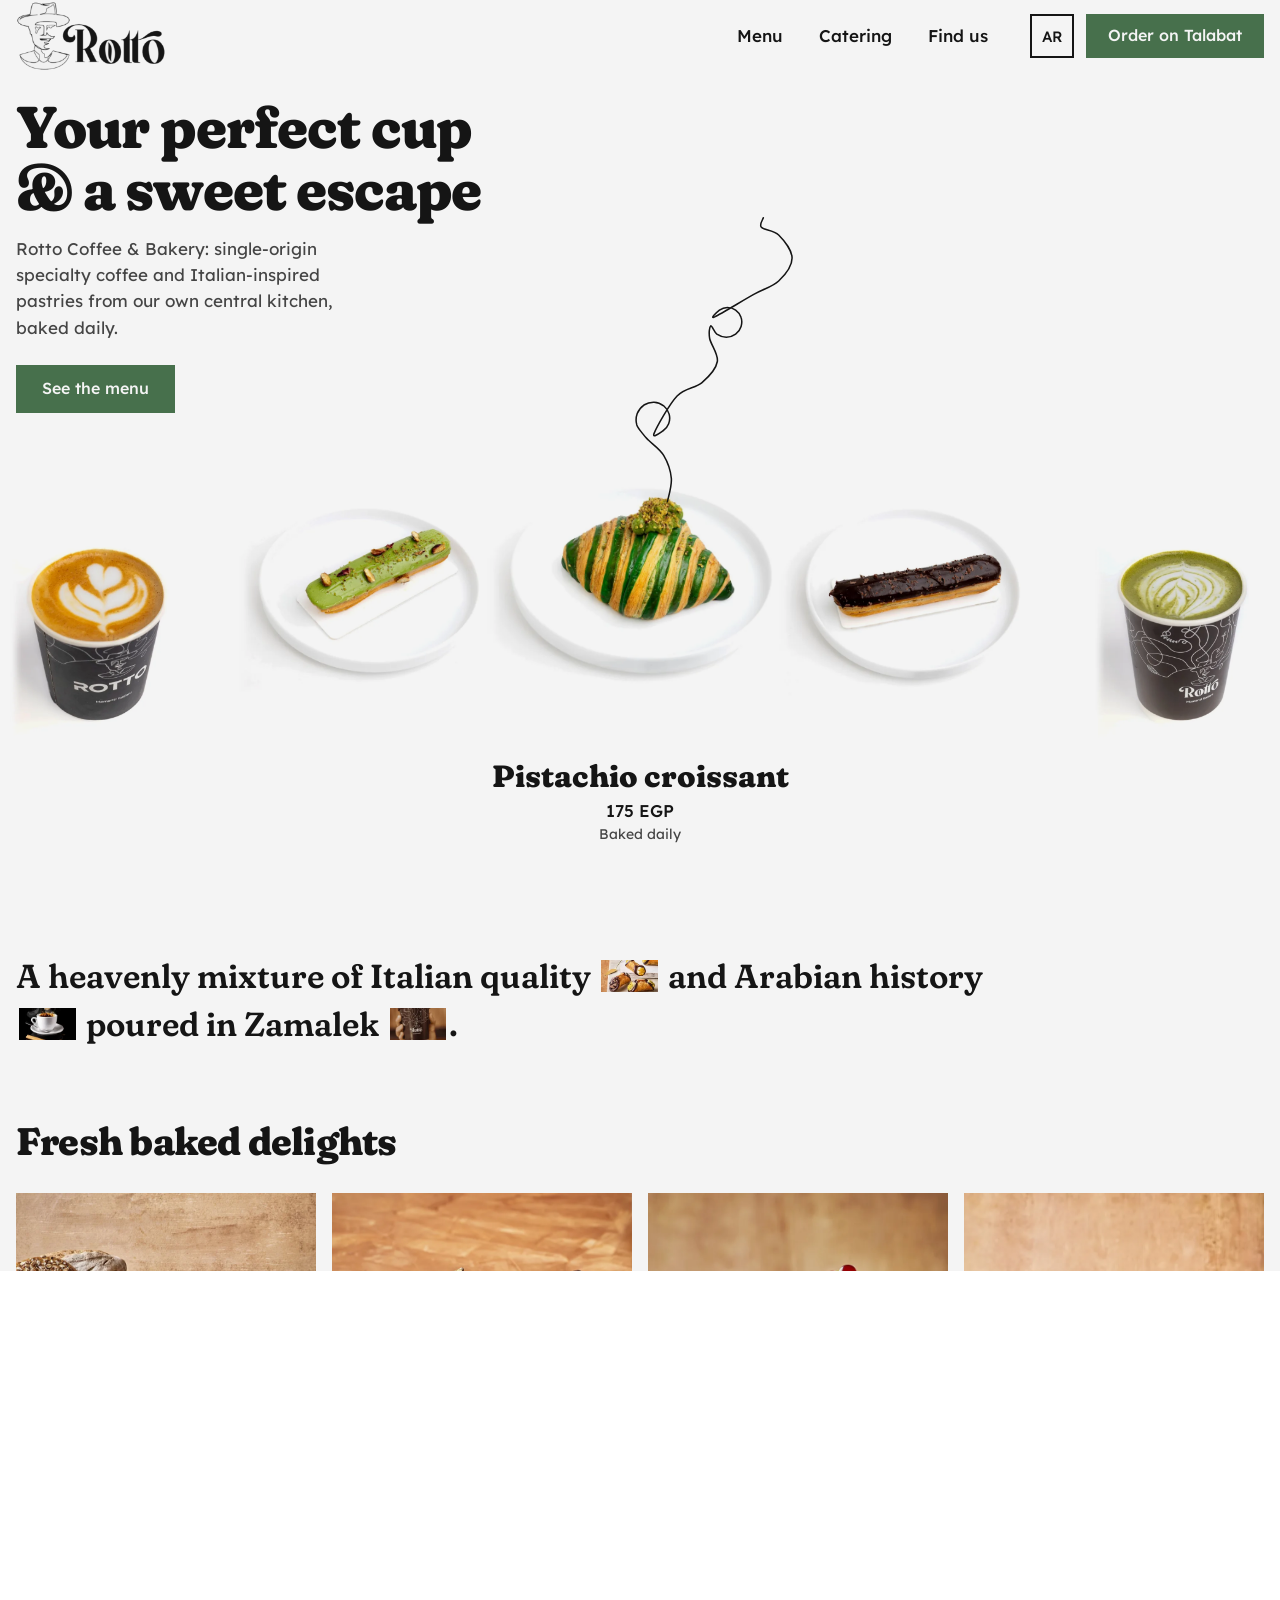
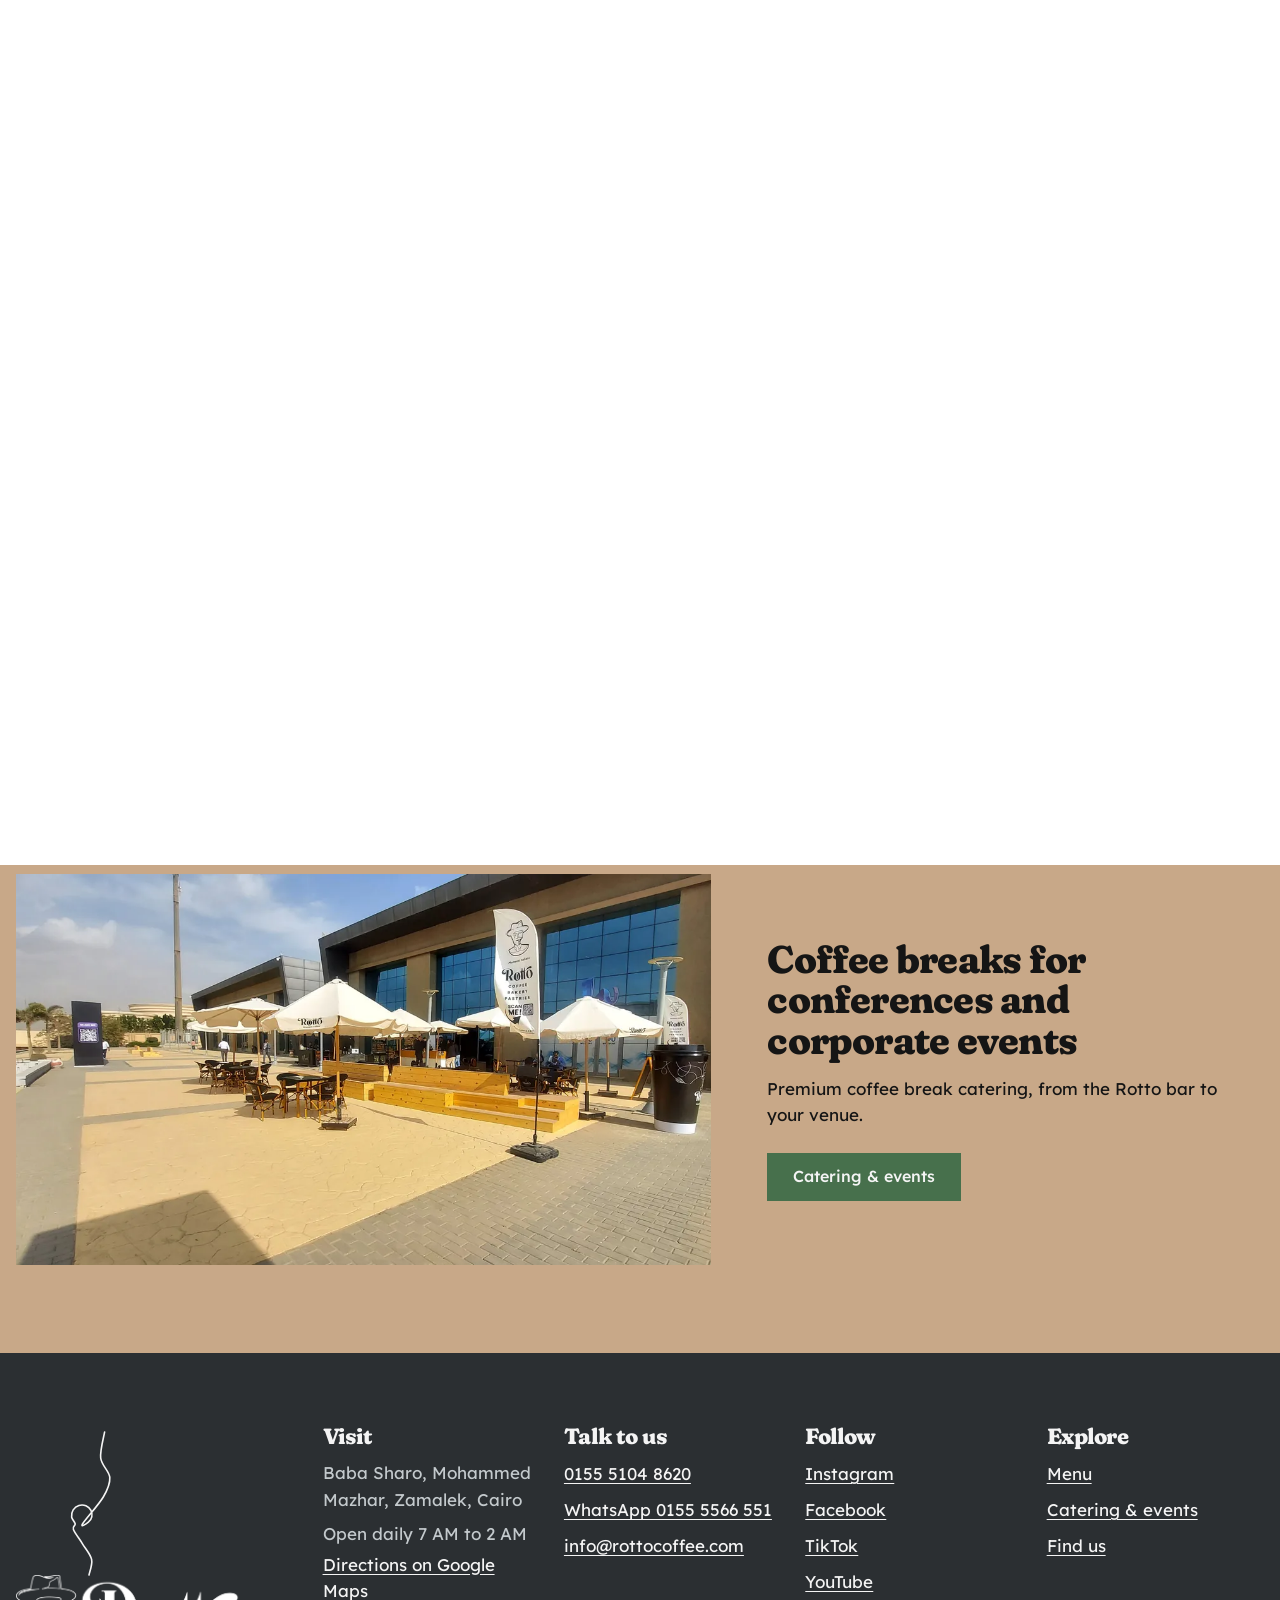
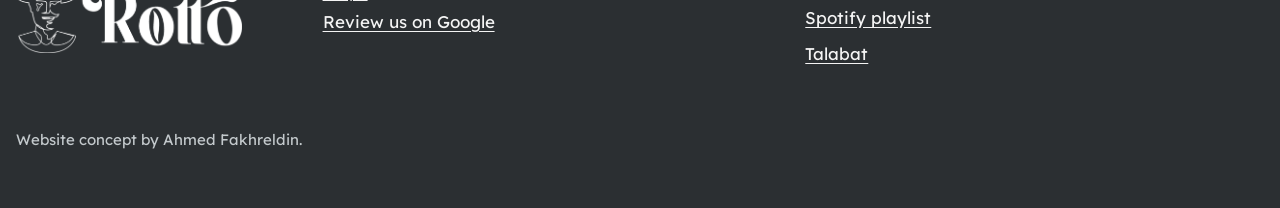
==== index.html @ 3a8336ad "Rotto preview site" ====
<!doctype html>
<html lang="en">
<head>
<meta charset="utf-8">
<meta name="viewport" content="width=device-width, initial-scale=1, minimum-scale=1">
<title>Rotto Coffee &amp; Bakery | Zamalek, Cairo</title>
<meta name="description" content="Specialty coffee and Italian-inspired pastries from our own central kitchen in Zamalek, Cairo. Menu, catering and directions.">
<meta name="theme-color" content="#f4f4f4">
<link rel="canonical" href="https://ahmedfakhr1.github.io/rotto-preview/">
<meta property="og:type" content="website">
<meta property="og:site_name" content="Rotto Coffee &amp; Bakery">
<meta property="og:title" content="Rotto Coffee &amp; Bakery | Zamalek, Cairo">
<meta property="og:description" content="Specialty coffee and Italian-inspired pastries from our own central kitchen in Zamalek, Cairo. Menu, catering and directions.">
<meta property="og:url" content="https://ahmedfakhr1.github.io/rotto-preview/">
<meta property="og:image" content="https://ahmedfakhr1.github.io/rotto-preview/img/og.jpg">
<meta name="twitter:card" content="summary_large_image">
<link rel="icon" type="image/png" href="img/icon.png">
<link rel="apple-touch-icon" href="img/apple-touch-icon.png">
<link rel="preload" href="fonts/fraunces-c8e588.woff2" as="font" type="font/woff2" crossorigin>
<link rel="preload" href="fonts/lexend-45b4c6.woff2" as="font" type="font/woff2" crossorigin>
<style>html.fl body{opacity:0}body{transition:opacity .25s ease}</style>
<script>document.documentElement.classList.add("fl","js");(function(){var d=document.documentElement,n=0,x=function(){d.classList.remove("fl")};setTimeout(x,1200);if(document.fonts&&document.fonts.load){Promise.all([document.fonts.load("600 20px Fraunces"),document.fonts.load("400 16px Lexend"),document.fonts.load("500 16px Lexend")]).then(x,x)}else x()})()</script>
<link rel="stylesheet" href="fonts.css?v=2">
<link rel="stylesheet" href="site.css?v=2">
<script type="application/ld+json">{"@context": "https://schema.org", "@type": "CafeOrCoffeeShop", "name": "Rotto Coffee & Bakery", "url": "https://ahmedfakhr1.github.io/rotto-preview/", "image": "https://ahmedfakhr1.github.io/rotto-preview/img/og.jpg", "telephone": "+201551048620", "email": "info@rottocoffee.com", "servesCuisine": ["Coffee", "Bakery", "Italian"], "menu": "https://ahmedfakhr1.github.io/rotto-preview/menu.html", "address": {"@type": "PostalAddress", "streetAddress": "Baba Sharo, Mohammed Mazhar", "addressLocality": "Zamalek", "addressRegion": "Cairo", "addressCountry": "EG"}, "hasMap": "https://maps.app.goo.gl/kfcP5bKoNNBrT7dv6", "openingHoursSpecification": {"@type": "OpeningHoursSpecification", "dayOfWeek": ["Monday", "Tuesday", "Wednesday", "Thursday", "Friday", "Saturday", "Sunday"], "opens": "07:00", "closes": "02:00"}, "sameAs": ["https://www.instagram.com/rottocoffee.eg", "https://www.facebook.com/Rotto.Coffe", "https://www.tiktok.com/@rotto.coffee", "https://www.youtube.com/@RottoCoffeeBakery"]}</script>
</head>
<body>
<a class="skip" href="#main">Skip to content</a>
<header class="hdr" id="top">
<a class="logo" href="index.html" aria-label="Rotto Coffee &amp; Bakery, home"><img src="img/logo-dark.png" width="474" height="223" alt="Rotto Coffee &amp; Bakery"></a>
<nav class="nav" aria-label="Main">
<a href="menu.html">Menu</a>
<a href="catering.html">Catering</a>
<a href="index.html#visit">Find us</a>
</nav>
<div class="hdr-act">
<button class="ar" type="button" id="arBtn" aria-haspopup="dialog">AR</button>
<a class="btn btn--g hdr-order" href="https://www.talabat.com/egypt/rotto" target="_blank" rel="noopener" aria-label="Order on Talabat">Order<span class="long"> on Talabat</span></a>
<button class="burger" type="button" id="burger" aria-expanded="false" aria-controls="drawer" aria-label="Open menu"><span></span><span></span></button>
</div>
</header>
<nav class="drawer" id="drawer" aria-label="Menu" hidden>
<a href="menu.html">Menu</a>
<a href="catering.html">Catering</a>
<a href="index.html#visit">Find us</a>
<a href="https://www.talabat.com/egypt/rotto" target="_blank" rel="noopener">Order on Talabat</a>
</nav>
<dialog class="note" id="arDlg" aria-labelledby="arT"><form method="dialog"><p id="arT">Arabic is not in this preview, it will be live in the final version.</p><button class="btn btn--g" value="ok" autofocus>Got it</button></form></dialog>
<main id="main">
<section class="hero" aria-labelledby="h1">
<div class="hero-top">
<div class="hero-tx"><h1 id="h1">Your perfect cup &amp; a sweet escape</h1>
<p>Rotto Coffee &amp; Bakery: single-origin specialty coffee and Italian-inspired pastries from our own central kitchen, baked daily.</p>
<a class="btn btn--g hero-cta" href="menu.html">See the menu</a></div>
</div>
<div class="stage" id="stage">
<svg class="steam" viewBox="0 0 240 310" aria-hidden="true" focusable="false" preserveAspectRatio="xMidYMax meet"><path d="M60.0 300.0 C60.7 296.0 64.7 284.0 64.0 276.0 C63.3 268.0 60.0 258.7 56.0 252.0 C52.0 245.3 43.6 239.7 40.0 236.0 C36.4 232.3 36.5 232.5 34.5 229.8 C32.5 227.1 29.0 223.5 27.9 219.9 C26.9 216.3 27.2 211.7 28.4 208.3 C29.7 204.9 32.5 201.4 35.4 199.4 C38.4 197.5 42.6 196.4 46.0 196.5 C49.4 196.6 53.4 198.2 56.0 200.2 C58.6 202.3 60.8 205.8 61.7 208.9 C62.6 212.0 62.3 216.0 61.2 218.9 C60.1 221.9 57.6 224.9 55.1 226.5 C52.6 228.2 43.5 235.1 46.0 229.0 C48.5 222.9 61.7 198.8 70.0 190.0 C78.3 181.2 89.0 182.0 96.0 176.0 C103.0 170.0 110.7 161.7 112.0 154.0 C113.3 146.3 105.1 136.2 104.0 130.0 C102.9 123.8 103.9 117.6 105.1 116.8 C106.4 116.1 108.8 123.5 111.5 125.5 C114.2 127.4 118.2 128.6 121.4 128.6 C124.7 128.6 128.5 127.3 131.1 125.4 C133.6 123.6 135.9 120.3 136.8 117.4 C137.7 114.4 137.7 110.6 136.7 107.8 C135.8 104.9 133.5 102.0 131.1 100.3 C128.8 98.6 125.3 97.6 122.5 97.6 C119.7 97.6 116.4 98.8 114.2 100.4 C112.0 102.1 103.3 110.1 109.3 107.4 C115.3 104.6 138.9 90.2 150.0 84.0 C161.1 77.8 169.3 76.3 176.0 70.0 C182.7 63.7 190.0 54.0 190.0 46.0 C190.0 38.0 181.3 27.3 176.0 22.0 C170.7 16.7 160.7 17.0 158.0 14.0 C155.3 11.0 159.7 5.7 160.0 4.0" pathLength="1" fill="none" stroke="currentColor" stroke-width="1.6" stroke-linecap="round" stroke-linejoin="round"/></svg>
<div class="arc" id="arc" tabindex="0" role="group" aria-roledescription="carousel" aria-label="Rotto favourites. Swipe or use the arrow keys."><div class="sp" data-n="Almond croissant" data-p="175" data-note="Baked daily"><img src="img/h-almond-croissant.webp" width="420" height="420" alt="An almond croissant on a white plate"></div><div class="sp" data-n="Cappuccino" data-p="140" data-note=""><img src="img/h-cappuccino.webp" width="720" height="720" alt="A cappuccino with heart latte art in a black Rotto cup"></div><div class="sp" data-n="Pistachio eclair" data-p="195" data-note="Baked daily"><img src="img/h-pistachio-eclair.webp" width="720" height="720" alt="A pistachio eclair on a white plate"></div><div class="sp" data-n="Pistachio croissant" data-p="175" data-note="Baked daily"><img src="img/h-pistachio-croissant.webp" width="720" height="720" alt="A green striped pistachio croissant on a white plate" fetchpriority=high></div><div class="sp" data-n="Chocolate eclair" data-p="175" data-note="Baked daily"><img src="img/h-chocolate-eclair.webp" width="720" height="720" alt="A chocolate eclair on a white plate"></div><div class="sp" data-n="Matcha latte" data-p="195" data-note=""><img src="img/h-matcha.webp" width="720" height="720" alt="A matcha latte with latte art in a black Rotto cup"></div><div class="sp" data-n="Coffee tiramisu" data-p="210" data-note="Baked daily"><img src="img/h-tiramisu.webp" width="720" height="720" alt="A coffee tiramisu in a glass jar"></div></div>
</div>
<div class="pick" aria-live="polite" aria-atomic="true"><p class="pick-n" id="pickN">Pistachio croissant</p><p class="pick-p"><span id="pickP">175</span> EGP</p><p class="pick-note" id="pickNote">Baked daily</p></div>
<a class="btn btn--g hero-cta2" href="menu.html">See the menu</a>
</section>

<section class="intro" aria-label="About Rotto">
<p class="stmt rv">A heavenly mixture of Italian quality <img class="th" src="img/t-cannoli.webp" width="160" height="160" alt="Italian cannoli"> and Arabian history <img class="th" src="img/t-turkish.webp" width="160" height="160" alt="Turkish coffee with falling biscuits"> poured in Zamalek <img class="th" src="img/t-cup.webp" width="160" height="160" alt="A hand holding a Rotto cup">.</p>
</section>

<section class="show" aria-labelledby="showH">
<h2 id="showH" class="sec-h rv">Fresh baked delights</h2>
<div class="strip" tabindex="0" role="group" aria-label="Fresh baked delights. Swipe or use the arrow keys.">
<figure class="fr"><img src="img/s-lifted.webp" width="720" height="900" alt="Breads, bagels and pastries on a baking table" loading="lazy"><figcaption><span>Freshly baked everyday</span></figcaption></figure>
<figure class="fr"><img src="img/s-cannoli.webp" width="720" height="900" alt="Italian cannoli on a marble board" loading="lazy"><figcaption><span>Italian cannoli</span></figcaption></figure><figure class="fr"><img src="img/s-carrot.webp" width="720" height="900" alt="A carrot cake topped with cream and walnuts" loading="lazy"><figcaption><span>Carrot cake</span><span class=pr>190</span></figcaption></figure><figure class="fr"><img src="img/s-tiramisu.webp" width="720" height="900" alt="Tiramisu jars, a spoon lifting cocoa" loading="lazy"><figcaption><span>Coffee tiramisu</span><span class=pr>210</span></figcaption></figure><figure class="fr"><img src="img/s-maritozzi.webp" width="720" height="900" alt="A maritozzi dusted with pistachio" loading="lazy"><figcaption><span>Maritozzi pistachio</span></figcaption></figure><figure class="fr"><img src="img/s-raspberry.webp" width="720" height="900" alt="A raspberry croissant on a white plate" loading="lazy"><figcaption><span>Raspberry croissant</span></figcaption></figure>
<div class="fr fr--note"><p>From day one, our central kitchen produces our fresh bakeries &amp; pastries daily.</p></div>
</div>
</section>

<section class="board dk" aria-labelledby="boardH">
<div class="board-in">
<h2 id="boardH" class="sr">Hot and cold drinks</h2>
<div class="board-h" aria-hidden="true"><span>Hot drinks</span><img src="img/gentleman-white.png" width="250" height="321" alt=""><span>Cold drinks</span></div>
<div class="board-cols">
<div><h3 class="colh">Hot drinks</h3><ul class="rows"><li class="band"><span>Baby Rotto (Cinnamon/Ginger)</span><span class="pr">145</span></li><li class=""><span>V60 avatar</span><span class="pr">220</span></li><li class=""><span>Pistachio latte</span><span class="pr">220</span></li><li class=""><span>Spanish latte</span><span class="pr">175</span></li><li class=""><span>Flat white</span><span class="pr">130</span></li></ul></div>
<div class="board-line" aria-hidden="true"><svg class="vline" viewBox="0 0 100 260" aria-hidden="true" focusable="false" preserveAspectRatio="xMidYMax meet"><path d="M50.0 260.0 C51.0 256.0 57.7 243.7 56.0 236.0 C54.3 228.3 44.3 221.7 40.0 214.0 C35.7 206.3 31.0 196.3 30.0 190.0 C29.0 183.7 34.1 179.8 34.0 175.9 C33.9 172.0 29.6 169.8 29.1 166.6 C28.7 163.4 29.6 159.3 31.3 156.7 C33.0 154.0 36.2 151.6 39.1 150.6 C42.0 149.7 46.0 149.9 48.7 151.1 C51.4 152.2 54.2 154.8 55.5 157.3 C56.9 159.9 57.3 163.5 56.7 166.2 C56.1 168.9 54.1 171.9 52.0 173.5 C49.9 175.2 42.0 183.3 44.0 176.0 C46.0 168.7 59.7 142.7 64.0 130.0 C68.3 117.3 71.7 110.0 70.0 100.0 C68.3 90.0 59.0 79.3 54.0 70.0 C49.0 60.7 40.3 52.7 40.0 44.0 C39.7 35.3 50.7 25.3 52.0 18.0 C53.3 10.7 48.7 3.0 48.0 0.0" pathLength="1" fill="none" stroke="currentColor" stroke-width="1.6" stroke-linecap="round" stroke-linejoin="round"/></svg></div>
<div><h3 class="colh">Cold drinks</h3><ul class="rows"><li class=""><span>Tiramisu iced latte</span><span class="pr">220</span></li><li class=""><span>Iced V60</span><span class="pr">220</span></li><li class=""><span>Strawberry matcha frappe</span><span class="pr">260</span></li><li class=""><span>Iced Spanish latte</span><span class="pr">175</span></li><li class=""><span>Pink lemonade</span><span class="pr">160</span></li></ul></div>
</div>
<p class="board-more"><a class="btn btn--o2" href="menu.html">The full menu</a></p>
</div>
</section>

<section class="inside" aria-labelledby="insideH">
<h2 id="insideH" class="sec-h rv">Warm &amp; luxurious atmosphere</h2>
<div class="inside-g">
<img src="img/in-interior.webp" width="800" height="1000" alt="The carved plaster logo arch and window tables inside Rotto Zamalek" loading="lazy">
<img src="img/in-table.webp" width="800" height="1000" alt="Coffee poured into a Rotto cup at a window table" loading="lazy">
<blockquote class="rv"><p>As long as there was coffee in the world, how bad could things be?</p></blockquote>
</div>
</section>

<section class="gal" aria-labelledby="galH">
<h2 id="galH" class="sec-h rv">Great coffee, great vibes</h2>
<ul class="strip strip--s" tabindex="0" aria-label="Photo strip. Swipe or use the arrow keys."><li><img src="img/g-latte.webp" width="480" height="640" alt="A latte poured on the espresso machine" loading="lazy"></li><li><img src="img/g-siphon.webp" width="480" height="640" alt="A pour-over set with a red dripper" loading="lazy"></li><li><img src="img/g-table.webp" width="480" height="640" alt="A table with desserts and an iced coffee" loading="lazy"></li><li><img src="img/g-dessert.webp" width="480" height="640" alt="A chocolate dessert on a Rotto tray" loading="lazy"></li><li><img src="img/g-cup.webp" width="480" height="640" alt="A hand holding a Rotto cup" loading="lazy"></li><li><img src="img/g-sandwich.webp" width="480" height="640" alt="A sandwich on a Rotto plate" loading="lazy"></li><li><img src="img/g-iced.webp" width="480" height="640" alt="Iced drinks in Rotto cups" loading="lazy"></li><li><img src="img/g-macarons.webp" width="480" height="640" alt="Macarons beside a cup of coffee" loading="lazy"></li><li><img src="img/g-cappuccino.webp" width="480" height="640" alt="A cappuccino in a Rotto cup" loading="lazy"></li><li><img src="img/g-pour.webp" width="480" height="640" alt="A V60 pour-over being made" loading="lazy"></li></ul>
</section>

<section class="visit " id="visit" aria-labelledby="visitH">
<div class="visit-ph"><img src="img/b-zamalek.webp" width="900" height="675" alt="The Rotto shopfront on Baba Sharo street in Zamalek, with the round gentleman sign" loading="lazy"></div>
<div class="visit-tx rv">
<h2 id="visitH">Our room in Zamalek</h2>
<p class="big">Baba Sharo, Mohammed Mazhar, Zamalek, Cairo</p>
<p>Open daily 7 AM to 2 AM</p>
<p><a class="tl" href="https://g.page/r/CVUXenCn5G0jEAE/review" target="_blank" rel="noopener">4.3 on Google from 410 reviews</a>. Review us on Google.</p>
<div class="btns"><a class="btn btn--g" href="tel:+201551048620">Call 0155 5104 8620</a><a class="btn btn--o" href="https://maps.app.goo.gl/kfcP5bKoNNBrT7dv6" target="_blank" rel="noopener">Directions</a></div>
</div>
</section>

<section class="tease" aria-labelledby="teaseH">
<div class="tease-in">
<img src="img/cat-teaser.webp" width="1100" height="619" alt="The Rotto pop-up with umbrellas at an exhibition" loading="lazy">
<div class="rv"><h2 id="teaseH">Coffee breaks for conferences and corporate events</h2>
<p>Premium coffee break catering, from the Rotto bar to your venue.</p>
<a class="btn btn--g" href="catering.html">Catering &amp; events</a></div>
</div>
</section>
</main>
<footer class="ftr dk" id="footer">
<div class="ftr-in">
<div class="ftr-brand"><svg class="fline" viewBox="0 0 200 220" aria-hidden="true" focusable="false" preserveAspectRatio="xMidYMax meet"><path d="M100.0 220.0 C100.7 216.0 105.7 204.0 104.0 196.0 C102.3 188.0 94.7 179.7 90.0 172.0 C85.3 164.3 77.9 155.1 76.0 150.0 C74.1 144.9 79.2 144.6 78.8 141.4 C78.3 138.2 73.8 134.6 73.3 131.0 C72.8 127.3 73.8 122.7 75.7 119.8 C77.6 116.8 81.3 114.0 84.5 113.0 C87.8 111.9 92.2 112.2 95.3 113.4 C98.4 114.7 101.5 117.7 103.0 120.5 C104.5 123.3 104.9 127.5 104.3 130.5 C103.6 133.6 101.4 136.9 99.0 138.7 C96.6 140.6 86.2 148.0 90.0 141.5 C93.8 135.0 115.0 111.9 122.0 100.0 C129.0 88.1 132.7 80.0 132.0 70.0 C131.3 60.0 119.3 51.7 118.0 40.0 C116.7 28.3 123.0 6.7 124.0 0.0" pathLength="1" fill="none" stroke="currentColor" stroke-width="1.6" stroke-linecap="round" stroke-linejoin="round"/></svg><img src="img/logo-white.png" width="935" height="321" alt="Rotto Coffee &amp; Bakery" loading="lazy"></div>
<div class="ftr-col"><h2>Visit</h2><p>Baba Sharo, Mohammed Mazhar, Zamalek, Cairo</p><p>Open daily 7 AM to 2 AM</p><a href="https://maps.app.goo.gl/kfcP5bKoNNBrT7dv6" target="_blank" rel="noopener">Directions on Google Maps</a><a href="https://g.page/r/CVUXenCn5G0jEAE/review" target="_blank" rel="noopener">Review us on Google</a></div>
<div class="ftr-col"><h2>Talk to us</h2><a href="tel:+201551048620">0155 5104 8620</a><a href="https://wa.me/201555566551" target="_blank" rel="noopener">WhatsApp 0155 5566 551</a><a href="mailto:info@rottocoffee.com">info@rottocoffee.com</a></div>
<div class="ftr-col"><h2>Follow</h2><a href="https://www.instagram.com/rottocoffee.eg" target="_blank" rel="noopener">Instagram</a><a href="https://www.facebook.com/Rotto.Coffe" target="_blank" rel="noopener">Facebook</a><a href="https://www.tiktok.com/@rotto.coffee" target="_blank" rel="noopener">TikTok</a><a href="https://www.youtube.com/@RottoCoffeeBakery" target="_blank" rel="noopener">YouTube</a><a href="https://open.spotify.com/playlist/1MCFKYFXWCzhBTeKr49k23" target="_blank" rel="noopener">Spotify playlist</a><a href="https://www.talabat.com/egypt/rotto" target="_blank" rel="noopener">Talabat</a></div>
<div class="ftr-col"><h2>Explore</h2><a href="menu.html">Menu</a><a href="catering.html">Catering &amp; events</a><a href="index.html#visit">Find us</a></div>
</div>
<p class="credit">Website concept by Ahmed Fakhreldin.</p>
</footer>
<nav class="bar" id="bar" aria-label="Quick actions"><a href="tel:+201551048620">Call</a><a href="menu.html">Menu</a><a href="https://maps.app.goo.gl/kfcP5bKoNNBrT7dv6" target="_blank" rel="noopener">Directions</a></nav>
<script src="site.js?v=2"></script>
</body>
</html>
---- fonts.css ----
@font-face {
  font-family: 'Fraunces';
  font-style: normal;
  font-weight: 600 800;
  font-display: block;
  src: url(fonts/fraunces-c8e588.woff2) format('woff2');
  unicode-range: U+0000-00FF, U+0131, U+0152-0153, U+02BB-02BC, U+02C6, U+02DA, U+02DC, U+0304, U+0308, U+0329, U+2000-206F, U+20AC, U+2122, U+2191, U+2193, U+2212, U+2215, U+FEFF, U+FFFD;
}
@font-face {
  font-family: 'Lexend';
  font-style: normal;
  font-weight: 400;
  font-display: block;
  src: url(fonts/lexend-45b4c6.woff2) format('woff2');
  unicode-range: U+0000-00FF, U+0131, U+0152-0153, U+02BB-02BC, U+02C6, U+02DA, U+02DC, U+0304, U+0308, U+0329, U+2000-206F, U+20AC, U+2122, U+2191, U+2193, U+2212, U+2215, U+FEFF, U+FFFD;
}
@font-face {
  font-family: 'Lexend';
  font-style: normal;
  font-weight: 500;
  font-display: block;
  src: url(fonts/lexend-45b4c6.woff2) format('woff2');
  unicode-range: U+0000-00FF, U+0131, U+0152-0153, U+02BB-02BC, U+02C6, U+02DA, U+02DC, U+0304, U+0308, U+0329, U+2000-206F, U+20AC, U+2122, U+2191, U+2193, U+2212, U+2215, U+FEFF, U+FFFD;
}
---- site.css ----
:root{--ink:#151515;--board:#2b2f32;--board2:#343a3d;--chalk:#f4f4f4;--plaster:#c8a888;--oak:#e09868;--green:#47704c;--muted:#454545;--mutedd:#c3c9cc;--tint:#e9e9e9;
--pad:max(16px,calc((100% - 1280px)/2));--hdr:72px;--f1:"Fraunces",Georgia,serif;--f2:"Lexend",system-ui,sans-serif}
*,*::before,*::after{box-sizing:border-box}
html{-webkit-text-size-adjust:100%;scroll-behavior:smooth}
body{margin:0;background:var(--chalk);color:var(--ink);font:400 17px/1.55 var(--f2);overflow-x:clip;min-width:0}
img{max-width:100%;height:auto;display:block}
h1,h2,h3,p,ul,figure,blockquote{margin:0}
ul{padding:0;list-style:none}
a{color:inherit}
:focus-visible{outline:3px solid var(--ink);outline-offset:3px}
.dk :focus-visible,.bar :focus-visible,.chips :focus-visible,.bring :focus-visible{outline-color:var(--chalk)}
.skip{position:absolute;left:8px;top:-60px;background:var(--ink);color:var(--chalk);padding:12px 16px;z-index:100}
.skip:focus{top:8px}
.sr{position:absolute;width:1px;height:1px;overflow:hidden;clip:rect(0 0 0 0);white-space:nowrap}
h1,h2,h3{font-family:var(--f1);font-variation-settings:"SOFT" 100,"WONK" 0;font-weight:800;letter-spacing:-.02em;line-height:1.05;text-wrap:balance}
h1{font-size:clamp(36px,4.6vw,66px)}
h2,.sec-h{font-size:clamp(28px,3vw,44px)}
p{text-wrap:pretty}
.btn{display:inline-flex;align-items:center;justify-content:center;min-height:48px;padding:0 24px;font:500 16px/1.2 var(--f2);text-decoration:none;border:2px solid transparent;cursor:pointer;transition:transform .12s ease-out,background-color .15s;text-align:center}
.btn:active{transform:scale(.97)}
.btn--g{background:var(--green);color:var(--chalk)}
.btn--g:hover{background:#3b5f40}
.btn--o{border-color:var(--ink);color:var(--ink)}
.btn--k{border-color:var(--ink);color:var(--ink)}
.btn--o2{border-color:var(--chalk);color:var(--chalk)}
.btn--o:hover,.btn--k:hover{background:var(--ink);color:var(--chalk)}
.btn--o2:hover{background:var(--chalk);color:var(--ink)}
.btns{display:flex;flex-wrap:wrap;gap:12px}
.tl{text-underline-offset:3px}

/* header */
.hdr{position:relative;z-index:50;height:var(--hdr);display:flex;align-items:center;justify-content:space-between;gap:12px;padding:0 var(--pad);background:var(--chalk)}
.logo{display:block;flex:0 0 auto;min-height:44px}
.logo img{width:132px;height:auto;mix-blend-mode:multiply}
.nav{display:none;gap:8px;margin-left:auto;margin-right:16px}
.nav a{display:inline-flex;align-items:center;min-height:44px;padding:0 14px;text-decoration:none;font-weight:500}
.nav a:hover,.nav a[aria-current]{text-decoration:underline;text-underline-offset:6px;text-decoration-thickness:2px}
.hdr-act{display:flex;align-items:center;gap:6px}
.ar{min-width:44px;min-height:44px;background:none;border:2px solid var(--ink);font:500 15px var(--f2);color:var(--ink);cursor:pointer}
.ar:hover{background:var(--ink);color:var(--chalk)}
.hdr-order{min-height:44px;padding:0 14px}
.long{display:none;margin-left:.3em}
.burger{width:44px;height:44px;background:none;border:0;cursor:pointer;display:flex;flex-direction:column;align-items:center;justify-content:center;gap:7px;padding:0}
.burger span{display:block;width:24px;height:2px;background:var(--ink);transition:transform .2s ease-out}
.burger[aria-expanded=true] span:first-child{transform:translateY(4.5px) rotate(45deg)}
.burger[aria-expanded=true] span:last-child{transform:translateY(-4.5px) rotate(-45deg)}
.drawer{position:absolute;left:0;right:0;top:var(--hdr);z-index:45;background:var(--chalk);padding:8px 16px 24px;border-bottom:2px solid var(--ink)}
.drawer[hidden]{display:none}
.drawer a{display:flex;align-items:center;min-height:56px;font:800 26px var(--f1);font-variation-settings:"SOFT" 100,"WONK" 0;text-decoration:none}
dialog.note{border:2px solid var(--ink);background:var(--chalk);color:var(--ink);padding:28px;max-width:min(420px,calc(100% - 32px))}
dialog.note::backdrop{background:rgba(21,21,21,.6)}
dialog.note p{font:600 22px/1.3 var(--f1);margin-bottom:20px}
@media(max-width:359px){.logo img{width:104px}.hdr{padding:0 12px;gap:6px}.hdr-order{padding:0 10px}}
@media(min-width:520px){.long{display:inline}}
@media(min-width:900px){.nav{display:flex}.burger,.drawer{display:none!important}.logo img{width:150px}.hdr-act{gap:12px}.hdr-order{padding:0 20px}}

/* hero */
.hero{padding:16px 0 56px;position:relative}
.hero-top{display:grid;grid-template-columns:minmax(0,1fr);gap:16px;position:relative;z-index:2;padding-inline:var(--pad)}
.hero-tx{max-width:600px}
.hero-tx h1{margin-bottom:16px}
.hero-tx p{max-width:34ch;color:var(--muted)}
.hero-cta{display:none;margin-top:24px}
.hero-cta2{display:flex;margin:24px auto 0;max-width:420px;width:calc(100% - 32px)}
.stage{position:relative;margin-top:112px;--iw:clamp(190px,50vw,330px)}
.steam{position:absolute;left:calc(50% - 40px);top:calc(var(--iw)*.32);transform:translateY(-100%);width:120px;height:auto;color:var(--ink);overflow:visible;pointer-events:none;z-index:1}
.steam path,.vline path,.fline path,.bline path{stroke-width:1.6}
html.js .steam path{stroke-dasharray:1 2;stroke-dashoffset:1;animation:draw 1.4s ease-out .2s forwards}
@keyframes draw{to{stroke-dashoffset:0}}
.arc{display:flex;overflow-x:auto;scroll-snap-type:x mandatory;scrollbar-width:none;padding:16px calc(50% - var(--iw)/2);position:relative;cursor:grab;overscroll-behavior-x:contain}
.arc::-webkit-scrollbar,.strip::-webkit-scrollbar,.chips::-webkit-scrollbar,.seg::-webkit-scrollbar{display:none}
.arc.drag{scroll-snap-type:none;cursor:grabbing}
.sp{flex:0 0 var(--iw);width:var(--iw);margin-inline:calc(var(--iw)*-.06);scroll-snap-align:center;transform:translateY(var(--y,0px)) scale(var(--s,1));mix-blend-mode:multiply;user-select:none;-webkit-user-select:none}
.sp img{width:100%;height:auto;pointer-events:none;-webkit-user-drag:none}
.pick{text-align:center;margin-top:8px;min-height:96px}
.pick-n{font:800 clamp(24px,2.4vw,32px)/1.1 var(--f1);font-variation-settings:"SOFT" 100,"WONK" 0}
.pick-p{font-weight:500;font-variant-numeric:tabular-nums;margin-top:4px}
.pick-note{color:var(--muted);font-size:14px;min-height:21px}
.arc:focus-visible{outline-offset:-3px}
@media(min-width:900px){
 .hero{padding-top:24px}
 .hero-top{grid-template-columns:minmax(0,600px) 1fr}
 .hero-cta{display:inline-flex}
 .hero-cta2{display:none}
 .stage{margin-top:0;--iw:clamp(300px,24vw,340px)}
 .steam{left:calc(50% - 30px);width:230px}
}

/* intro */
.intro{padding:40px var(--pad) 72px}
.stmt{font:600 clamp(24px,2.6vw,34px)/1.45 var(--f1);font-variation-settings:"SOFT" 100,"WONK" 0;max-width:30em}
.th{display:inline-block;width:1.7em;height:.95em;object-fit:cover;vertical-align:-.1em;margin:0 .1em}

/* strips */
.sec-h{padding:0 var(--pad);margin-bottom:32px}
.strip{display:flex;align-items:flex-start;gap:16px;overflow-x:auto;scroll-snap-type:x proximity;scroll-padding-inline:var(--pad);padding:0 var(--pad) 8px;scrollbar-width:none;cursor:grab;overscroll-behavior-x:contain}
.strip.drag{scroll-snap-type:none;cursor:grabbing}
.strip img{-webkit-user-drag:none;user-select:none}
.fr{flex:0 0 clamp(210px,60vw,300px);scroll-snap-align:start;min-width:0}
.fr img{width:100%;aspect-ratio:4/5;object-fit:cover}
.fr figcaption{display:flex;justify-content:flex-start;align-items:baseline;gap:12px;white-space:nowrap;padding-top:10px;font:600 18px/1.3 var(--f1);font-variation-settings:"SOFT" 100,"WONK" 0}
.pr{font:500 16px var(--f2);font-variant-numeric:tabular-nums}
.fr--note{aspect-ratio:4/5;background:var(--plaster);padding:28px;display:flex;align-items:flex-end}
.fr--note p{font:600 24px/1.25 var(--f1);font-variation-settings:"SOFT" 100,"WONK" 0}
.show{padding-bottom:88px}
@media(min-width:900px){.fr--note{flex-basis:300px}}
.strip--s{margin:0;list-style:none}
.strip--s li{flex:0 0 clamp(150px,11vw,200px);scroll-snap-align:start}
.strip--s img{width:100%;aspect-ratio:3/4;object-fit:cover}
.gal{padding-bottom:88px}

/* board */
.dk{background:var(--board);color:var(--chalk)}
.board{padding:88px var(--pad)}
.board-h{display:none}
.colh{font-size:clamp(28px,3vw,40px);margin:8px 0 16px}
.board-cols{display:grid;grid-template-columns:minmax(0,1fr);gap:0 0}
.board-line{display:none}
.rows li{display:flex;justify-content:space-between;align-items:baseline;gap:16px;padding:14px 16px;font:600 20px/1.25 var(--f1);font-variation-settings:"SOFT" 100,"WONK" 0}
.board .rows li:nth-child(odd){background:var(--board2)}
.board .rows .pr,.sched .dt{color:var(--oak);font-size:17px}
.board .rows li.band{background:var(--oak);color:var(--ink)}
.board .rows li.band .pr{color:var(--ink)}
.board-more{margin-top:40px}
@media(min-width:900px){
 .board-h{display:grid;grid-template-columns:minmax(0,1fr) auto minmax(0,1fr);align-items:end;gap:32px;margin-bottom:24px;font:800 clamp(32px,3.6vw,52px)/1 var(--f1);font-variation-settings:"SOFT" 100,"WONK" 0;letter-spacing:-.02em}
 .board-h span:last-child{text-align:right}
 .board-h img{width:96px;height:auto}
 .colh{display:none}
 .board-cols{grid-template-columns:minmax(0,1fr) 96px minmax(0,1fr)}
 .board-line{display:block;position:relative}
 .vline{position:absolute;inset:0;width:100%;height:100%;color:var(--chalk)}
}

/* inside */
.inside{padding:0 var(--pad) 88px}
.inside .sec-h{padding:0}
.inside-g{display:grid;grid-template-columns:repeat(2,minmax(0,1fr));gap:16px}
.inside-g img{width:100%;aspect-ratio:4/5;object-fit:cover}
.inside blockquote{grid-column:1/-1;font:600 clamp(24px,2.4vw,30px)/1.3 var(--f1);font-variation-settings:"SOFT" 100,"WONK" 0;padding:16px 0;max-width:20em;align-self:center}
@media(min-width:900px){.inside-g{grid-template-columns:minmax(0,3fr) minmax(0,3fr) minmax(0,4fr);gap:24px}.inside blockquote{grid-column:auto;padding:0 0 0 24px;align-self:stretch;display:flex;align-items:center}}

/* visit + tease */
.visit{display:grid;grid-template-columns:minmax(0,1fr);margin:0 var(--pad) 88px}
.visit-ph img{width:100%;height:100%;aspect-ratio:4/3;object-fit:cover}
.visit-tx{background:var(--plaster);padding:32px 24px;display:flex;flex-direction:column;justify-content:center;gap:12px}
.visit-tx h2{margin-bottom:8px}
.visit-tx .big{font:600 22px/1.3 var(--f1);font-variation-settings:"SOFT" 100,"WONK" 0}
.visit-tx .btns{margin-top:12px}
.visit-tx .btn{flex:1 1 200px}
@media(min-width:900px){.visit{grid-template-columns:minmax(0,7fr) minmax(0,5fr)}.visit-tx{padding:48px}}
.tease{background:var(--plaster);padding:56px var(--pad)}
.tease-in{display:grid;grid-template-columns:minmax(0,1fr);gap:32px;align-items:center}
.tease-in img{width:100%;aspect-ratio:16/9;object-fit:cover}
.tease-in h2{margin-bottom:16px}
.tease-in p{margin-bottom:24px;max-width:30em}
@media(min-width:900px){.tease-in{grid-template-columns:minmax(0,7fr) minmax(0,5fr);gap:56px}.tease{padding:88px var(--pad)}}

/* footer */
.ftr{padding:72px var(--pad) 120px}
.ftr-in{display:grid;grid-template-columns:repeat(2,minmax(0,1fr));gap:40px 24px}
.ftr-brand{grid-column:1/-1;position:relative;padding-top:150px}
.ftr-brand img{width:min(340px,80%);height:auto}
.fline{position:absolute;left:8px;bottom:calc(100% - 150px + 0px);width:130px;height:auto;color:var(--chalk);overflow:visible}
.fline{bottom:auto;top:0;height:150px}
.ftr-col{display:flex;flex-direction:column;min-width:0}
.ftr-col h2{font-size:22px;margin-bottom:8px}
.ftr-col p{color:var(--mutedd);padding:4px 0}
.ftr-col a{display:flex;align-items:center;min-height:44px;color:var(--chalk);text-underline-offset:3px;overflow-wrap:anywhere}
.credit{margin-top:56px;color:var(--mutedd);font-size:15px}
@media(min-width:900px){.ftr-in{grid-template-columns:minmax(0,1.3fr) repeat(4,minmax(0,1fr))}.ftr-brand{grid-column:auto}.ftr{padding-bottom:56px}.ftr-col a{min-height:36px}}

/* bar + fab */
.bar{position:fixed;left:0;right:0;bottom:0;z-index:60;display:grid;grid-template-columns:repeat(3,1fr);background:var(--board);padding-bottom:env(safe-area-inset-bottom);transition:transform .25s ease-out}
.bar a{display:flex;align-items:center;justify-content:center;min-height:56px;color:var(--chalk);text-decoration:none;font-weight:500}
.bar .bar-go{background:var(--green)}
.bar.off{transform:translateY(100%)}
body{padding-bottom:56px}
.fab{display:none}
@media(min-width:900px){body{padding-bottom:0}.bar{display:none}
 .fab{display:inline-flex;position:fixed;right:24px;bottom:24px;z-index:35;transition:transform .25s ease-out,opacity .2s}.fab.off{transform:translateY(140%);opacity:0;pointer-events:none}}

/* menu */
.band{padding:48px var(--pad) 40px}
.band-in{display:grid;grid-template-columns:minmax(0,1fr) auto;gap:24px;align-items:center}
.band p{margin-top:12px;color:var(--mutedd)}
.band-art{position:relative;width:76px}
.band-art img{width:76px;height:auto;position:relative}
.bline{display:none}
@media(min-width:900px){.band{padding:64px var(--pad) 56px}.band-art{width:150px}.band-art img{width:130px;margin-left:auto}
 .bline{display:block;position:absolute;right:32px;bottom:100%;width:70px;height:140px;color:var(--chalk);overflow:visible}}
.chips{position:sticky;top:0;z-index:30;background:var(--board);overflow-x:auto;scrollbar-width:none;scroll-snap-type:x proximity}
.chips-in{display:flex;gap:8px;padding:10px var(--pad);width:max-content;min-width:100%}
.chips a{flex:none;display:inline-flex;align-items:center;min-height:44px;padding:0 18px;color:var(--chalk);text-decoration:none;font-weight:500;border:2px solid var(--board2);scroll-snap-align:center;transition:transform .12s}
.chips a:active{transform:scale(.97)}
.chips a.on{background:var(--oak);color:var(--ink);border-color:var(--oak)}
.menu{padding:0 var(--pad) 32px}
.msec{padding-top:56px;scroll-margin-top:60px}
.msec h2{margin-bottom:8px}
.sec-note{color:var(--muted);font-size:15px;margin-bottom:8px}
.mbody{display:grid;grid-template-columns:minmax(0,1fr);gap:24px;margin-top:20px}
.cards{display:grid;grid-template-columns:repeat(2,minmax(0,1fr));gap:16px}
.card{display:grid;grid-template-columns:minmax(0,1fr) auto;gap:4px 12px;align-content:start;align-items:baseline}
.card img{grid-column:1/-1;width:100%;aspect-ratio:var(--r,1/1);object-fit:cover;margin-bottom:6px}
.card .n{font:600 20px/1.2 var(--f1);font-variation-settings:"SOFT" 100,"WONK" 0}
.p{font-weight:500;font-variant-numeric:tabular-nums}
.menu .rows{display:grid;grid-template-columns:minmax(0,1fr)}
.menu .rows li{padding:12px 14px;font:400 17px/1.3 var(--f2)}
.menu .rows li:nth-child(odd){background:var(--tint)}
.menu .rows .n{min-width:0}
.n1 .cards .card{grid-column:1/-1}
.n1 .cards img{aspect-ratio:4/3}
@media(min-width:700px){
 .n4 .cards{grid-template-columns:repeat(4,minmax(0,1fr))}
 .n1 .mbody{grid-template-columns:minmax(0,1fr) minmax(0,3fr)}
 .n1 .cards img{aspect-ratio:var(--r,1/1)}
 .n2 .mbody{grid-template-columns:repeat(2,minmax(0,1fr))}
 .menu .n4 .rows,.menu .n0 .rows,.menu .n1 .rows{grid-template-columns:repeat(2,minmax(0,1fr));column-gap:48px}
 .menu .n4 .rows li:nth-child(odd),.menu .n0 .rows li:nth-child(odd),.menu .n1 .rows li:nth-child(odd){background:none}
 .menu .n4 .rows li:nth-child(4n+1),.menu .n4 .rows li:nth-child(4n+2),.menu .n0 .rows li:nth-child(4n+1),.menu .n0 .rows li:nth-child(4n+2),.menu .n1 .rows li:nth-child(4n+1),.menu .n1 .rows li:nth-child(4n+2){background:var(--tint)}
 .menu .rows li{padding:12px 16px}
}
.menu .rows--1{grid-template-columns:minmax(0,1fr)!important}
.menu .rows--1 li:nth-child(n){background:none}.menu .rows--1 li:nth-child(odd){background:var(--tint)!important}
@media(min-width:700px){.menu .rows--1{grid-template-columns:repeat(2,minmax(0,1fr))!important;column-gap:48px}
 .menu .rows--1 li:nth-child(odd){background:none!important}.menu .rows--1 li:nth-child(4n+1),.menu .rows--1 li:nth-child(4n+2){background:var(--tint)!important}}
.breads{border:0;padding:0;margin:16px 0 8px;min-width:0}
.breads legend{font:600 18px var(--f1);margin-bottom:12px;padding:0}
.seg{display:flex;gap:8px;overflow-x:auto;scrollbar-width:none;padding-bottom:4px}
.seg label{flex:none;position:relative}
.seg input{position:absolute;opacity:0;inset:0;cursor:pointer;margin:0}
.seg span{display:flex;align-items:center;min-height:44px;padding:0 18px;border:2px solid var(--ink);font-weight:500}
.seg input:checked+span{background:var(--green);border-color:var(--green);color:var(--chalk)}
.seg input:focus-visible+span{outline:3px solid var(--ink);outline-offset:3px}
html:not(.js) .js-only{display:none}
.tbl{overflow-x:auto;margin-top:16px}
.tbl table{border-collapse:collapse;min-width:640px;width:100%}.tbl th,.tbl td{border:1px solid var(--ink);padding:8px;text-align:left}
.visit--menu{margin-top:56px}

/* catering */
.chero{display:grid;grid-template-columns:minmax(0,1fr);gap:32px;padding:32px var(--pad) 64px;align-items:center}
.chero h1{margin-bottom:16px}
.chero p{color:var(--muted);margin-bottom:24px;max-width:28ch}
.chero img{width:100%;aspect-ratio:2.2/1;object-fit:cover}
@media(min-width:900px){.chero{grid-template-columns:minmax(0,5fr) minmax(0,7fr);gap:48px;padding:48px var(--pad) 88px}}
.bring{background:var(--green);color:var(--chalk);padding:64px 0 72px}
.bring figcaption{font-size:18px}
.sched{padding:72px var(--pad)}
.sched-in{display:grid;grid-template-columns:minmax(0,1fr);gap:24px}
.sched h2{margin-bottom:24px}
.sched-side{display:block}
.sched-side img{width:80px;height:auto}
.sched-side .vline{display:none}
.sched-list li:nth-child(odd){background:var(--board2)}
.sched-list li.now{background:var(--oak);color:var(--ink)}.sched-list li.now .dt{color:var(--ink)}
.sched-list li{flex-direction:column;align-items:flex-start;gap:2px;font-size:21px}
@media(min-width:900px){.sched{padding:104px var(--pad)}.sched-in{grid-template-columns:200px minmax(0,1fr);gap:56px}
 .sched-side{position:relative}.sched-side .vline{display:block;position:absolute;inset:0;width:100%;height:100%;color:var(--chalk)}
 .sched-side img{position:sticky;top:32px;width:130px;margin:0 auto}
 .sched-list li{flex-direction:row;align-items:baseline;font-size:26px;padding:20px 24px}.sched-list li .dt{margin-left:auto}}
.coupon-wrap{padding:72px var(--pad)}
.coupon{background:var(--plaster);padding:40px 24px;clip-path:polygon(24px 0,calc(100% - 24px) 0,100% 24px,100% calc(100% - 24px),calc(100% - 24px) 100%,24px 100%,0 calc(100% - 24px),0 24px)}
.coupon h2{margin-bottom:12px}.coupon p{max-width:34em;margin-bottom:24px}
.coupon .soon{font-size:14px;margin:24px 0 0;color:var(--ink)}
@media(min-width:900px){.coupon{padding:64px}}

/* reveal */
html.js .rv{opacity:0;transform:translateY(20px);transition:opacity .5s ease-out,transform .5s ease-out;transition-delay:var(--d,0ms)}
html.js .rv.in{opacity:1;transform:none}
@media(prefers-reduced-motion:reduce){html{scroll-behavior:auto}html.js .rv{opacity:1;transform:none;transition:none}html.js .steam path{animation:none;stroke-dashoffset:0}.sp{transform:none!important}*{transition-duration:.01ms!important}}

.vline path,.fline path,.bline path{vector-effect:non-scaling-stroke}
@media(max-width:479px){.ftr-in{grid-template-columns:minmax(0,1fr)}.ftr-col a{overflow-wrap:normal}}
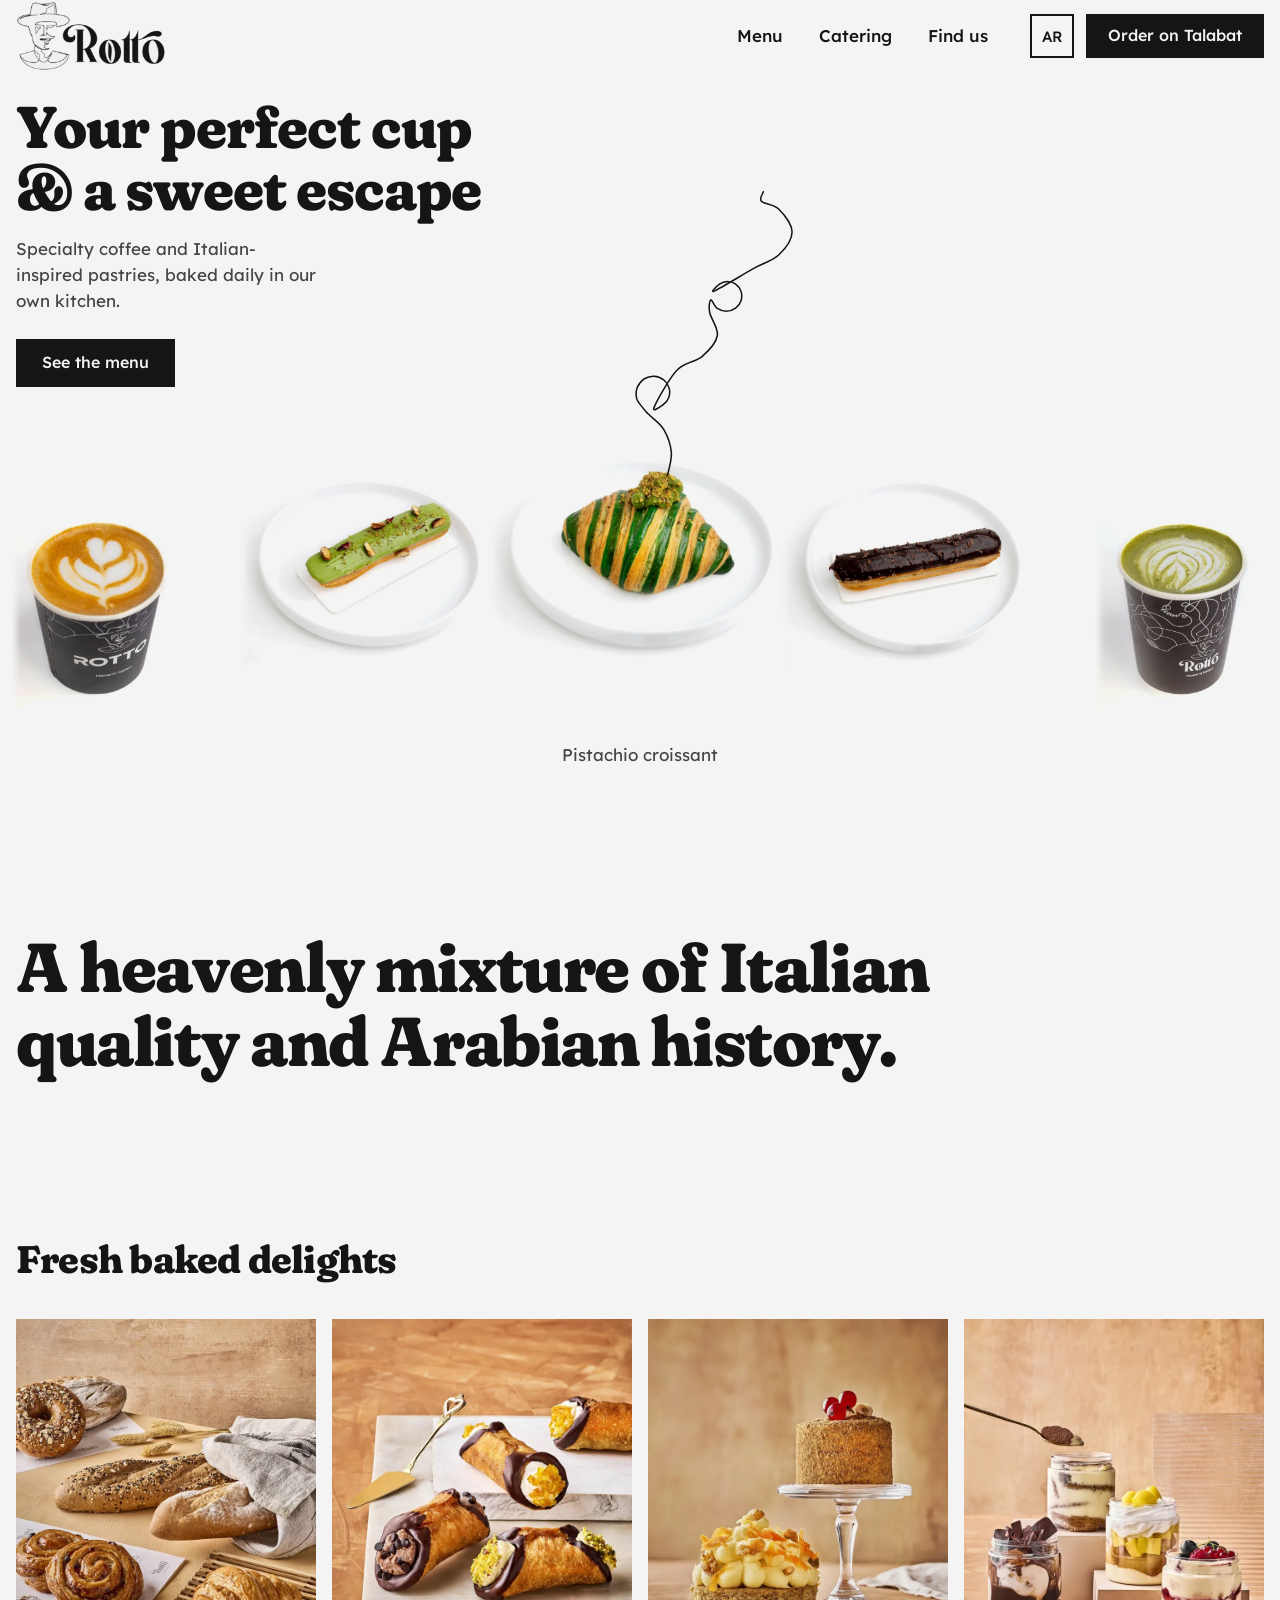
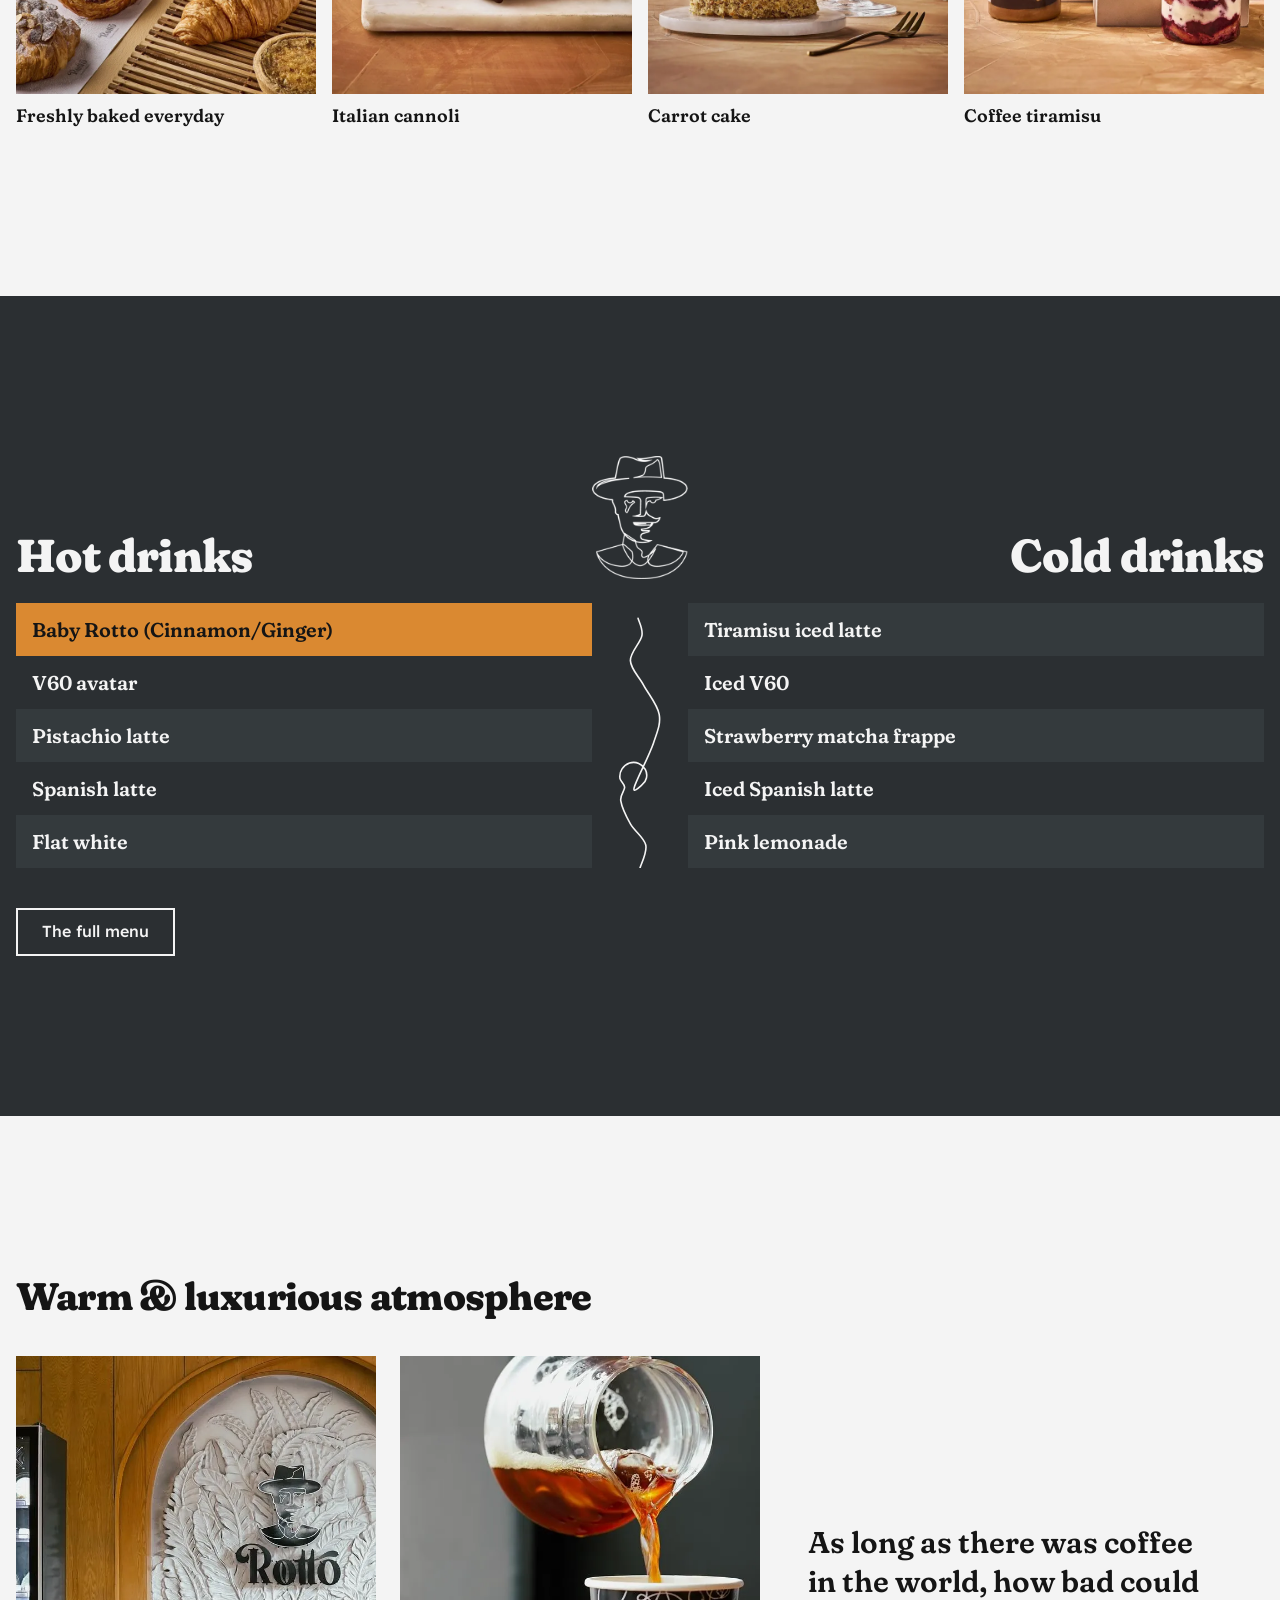
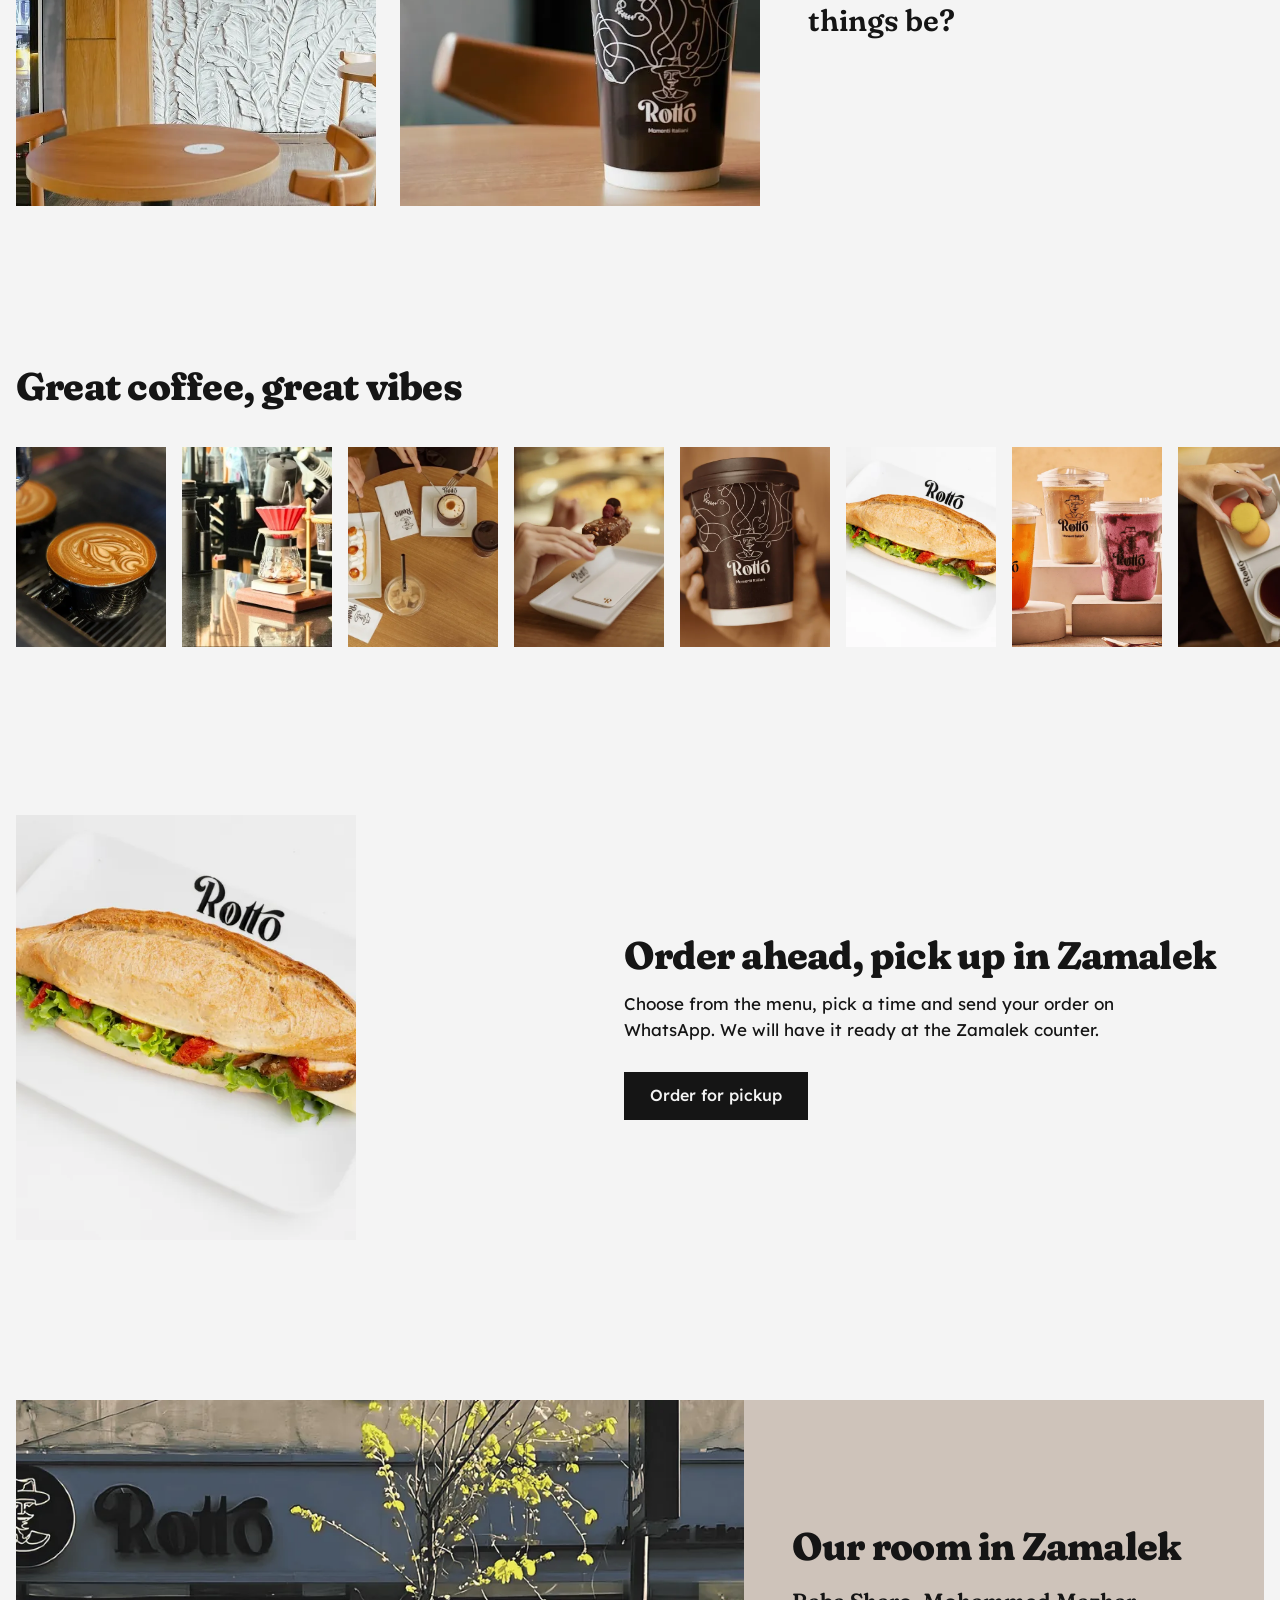
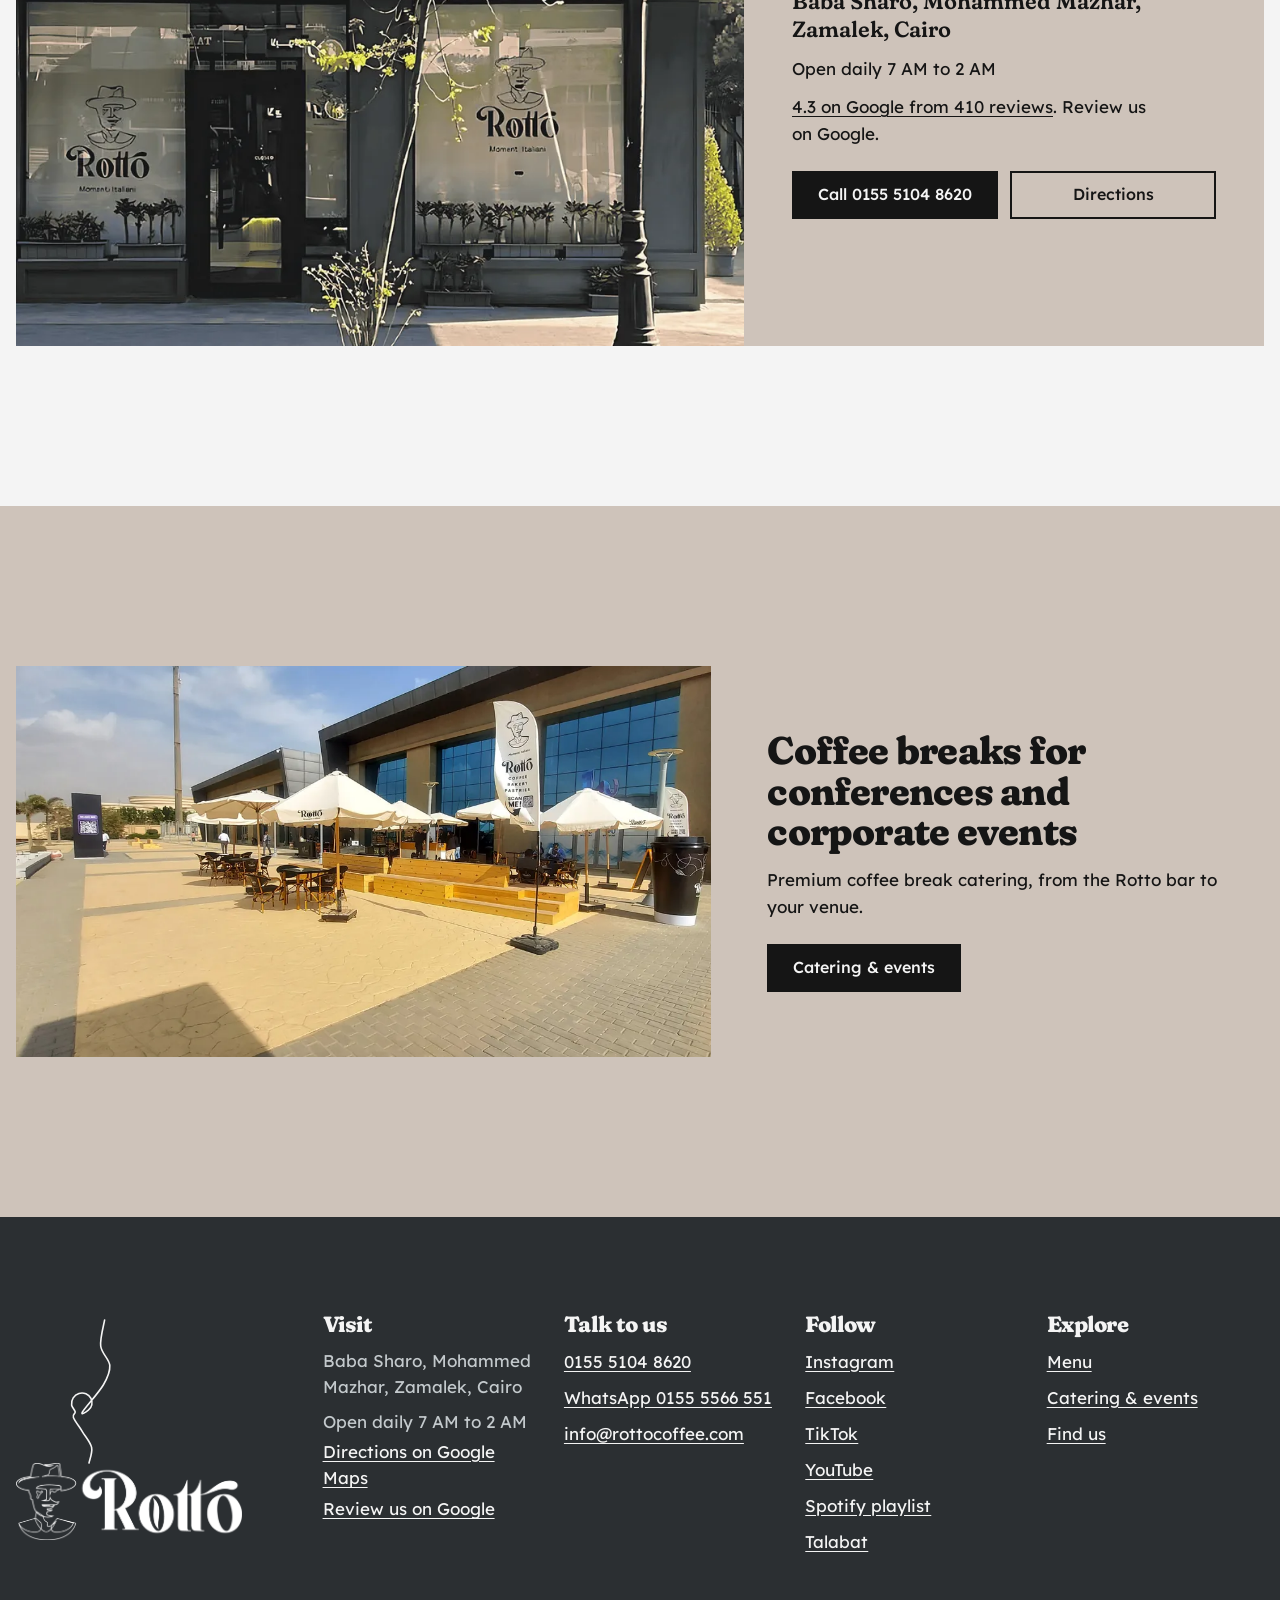
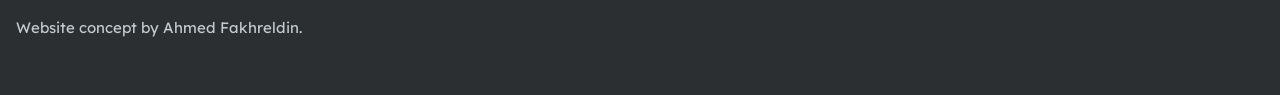
==== commit 9b44245d: "Calmer home, menu-only prices, brand colours, catering enquiry and pickup orders" ====
--- a/index.html
+++ b/index.html
@@ -20,11 +20,11 @@
 <link rel="preload" href="fonts/lexend-45b4c6.woff2" as="font" type="font/woff2" crossorigin>
 <style>html.fl body{opacity:0}body{transition:opacity .25s ease}</style>
 <script>document.documentElement.classList.add("fl","js");(function(){var d=document.documentElement,n=0,x=function(){d.classList.remove("fl")};setTimeout(x,1200);if(document.fonts&&document.fonts.load){Promise.all([document.fonts.load("600 20px Fraunces"),document.fonts.load("400 16px Lexend"),document.fonts.load("500 16px Lexend")]).then(x,x)}else x()})()</script>
-<link rel="stylesheet" href="fonts.css?v=2">
-<link rel="stylesheet" href="site.css?v=2">
+<link rel="stylesheet" href="fonts.css?v=3">
+<link rel="stylesheet" href="site.css?v=3">
 <script type="application/ld+json">{"@context": "https://schema.org", "@type": "CafeOrCoffeeShop", "name": "Rotto Coffee & Bakery", "url": "https://ahmedfakhr1.github.io/rotto-preview/", "image": "https://ahmedfakhr1.github.io/rotto-preview/img/og.jpg", "telephone": "+201551048620", "email": "info@rottocoffee.com", "servesCuisine": ["Coffee", "Bakery", "Italian"], "menu": "https://ahmedfakhr1.github.io/rotto-preview/menu.html", "address": {"@type": "PostalAddress", "streetAddress": "Baba Sharo, Mohammed Mazhar", "addressLocality": "Zamalek", "addressRegion": "Cairo", "addressCountry": "EG"}, "hasMap": "https://maps.app.goo.gl/kfcP5bKoNNBrT7dv6", "openingHoursSpecification": {"@type": "OpeningHoursSpecification", "dayOfWeek": ["Monday", "Tuesday", "Wednesday", "Thursday", "Friday", "Saturday", "Sunday"], "opens": "07:00", "closes": "02:00"}, "sameAs": ["https://www.instagram.com/rottocoffee.eg", "https://www.facebook.com/Rotto.Coffe", "https://www.tiktok.com/@rotto.coffee", "https://www.youtube.com/@RottoCoffeeBakery"]}</script>
 </head>
-<body>
+<body class="pg-home">
 <a class="skip" href="#main">Skip to content</a>
 <header class="hdr" id="top">
 <a class="logo" href="index.html" aria-label="Rotto Coffee &amp; Bakery, home"><img src="img/logo-dark.png" width="474" height="223" alt="Rotto Coffee &amp; Bakery"></a>
@@ -50,26 +50,26 @@
 <section class="hero" aria-labelledby="h1">
 <div class="hero-top">
 <div class="hero-tx"><h1 id="h1">Your perfect cup &amp; a sweet escape</h1>
-<p>Rotto Coffee &amp; Bakery: single-origin specialty coffee and Italian-inspired pastries from our own central kitchen, baked daily.</p>
+<p>Specialty coffee and Italian-inspired pastries, baked daily in our own kitchen.</p>
 <a class="btn btn--g hero-cta" href="menu.html">See the menu</a></div>
 </div>
 <div class="stage" id="stage">
 <svg class="steam" viewBox="0 0 240 310" aria-hidden="true" focusable="false" preserveAspectRatio="xMidYMax meet"><path d="M60.0 300.0 C60.7 296.0 64.7 284.0 64.0 276.0 C63.3 268.0 60.0 258.7 56.0 252.0 C52.0 245.3 43.6 239.7 40.0 236.0 C36.4 232.3 36.5 232.5 34.5 229.8 C32.5 227.1 29.0 223.5 27.9 219.9 C26.9 216.3 27.2 211.7 28.4 208.3 C29.7 204.9 32.5 201.4 35.4 199.4 C38.4 197.5 42.6 196.4 46.0 196.5 C49.4 196.6 53.4 198.2 56.0 200.2 C58.6 202.3 60.8 205.8 61.7 208.9 C62.6 212.0 62.3 216.0 61.2 218.9 C60.1 221.9 57.6 224.9 55.1 226.5 C52.6 228.2 43.5 235.1 46.0 229.0 C48.5 222.9 61.7 198.8 70.0 190.0 C78.3 181.2 89.0 182.0 96.0 176.0 C103.0 170.0 110.7 161.7 112.0 154.0 C113.3 146.3 105.1 136.2 104.0 130.0 C102.9 123.8 103.9 117.6 105.1 116.8 C106.4 116.1 108.8 123.5 111.5 125.5 C114.2 127.4 118.2 128.6 121.4 128.6 C124.7 128.6 128.5 127.3 131.1 125.4 C133.6 123.6 135.9 120.3 136.8 117.4 C137.7 114.4 137.7 110.6 136.7 107.8 C135.8 104.9 133.5 102.0 131.1 100.3 C128.8 98.6 125.3 97.6 122.5 97.6 C119.7 97.6 116.4 98.8 114.2 100.4 C112.0 102.1 103.3 110.1 109.3 107.4 C115.3 104.6 138.9 90.2 150.0 84.0 C161.1 77.8 169.3 76.3 176.0 70.0 C182.7 63.7 190.0 54.0 190.0 46.0 C190.0 38.0 181.3 27.3 176.0 22.0 C170.7 16.7 160.7 17.0 158.0 14.0 C155.3 11.0 159.7 5.7 160.0 4.0" pathLength="1" fill="none" stroke="currentColor" stroke-width="1.6" stroke-linecap="round" stroke-linejoin="round"/></svg>
-<div class="arc" id="arc" tabindex="0" role="group" aria-roledescription="carousel" aria-label="Rotto favourites. Swipe or use the arrow keys."><div class="sp" data-n="Almond croissant" data-p="175" data-note="Baked daily"><img src="img/h-almond-croissant.webp" width="420" height="420" alt="An almond croissant on a white plate"></div><div class="sp" data-n="Cappuccino" data-p="140" data-note=""><img src="img/h-cappuccino.webp" width="720" height="720" alt="A cappuccino with heart latte art in a black Rotto cup"></div><div class="sp" data-n="Pistachio eclair" data-p="195" data-note="Baked daily"><img src="img/h-pistachio-eclair.webp" width="720" height="720" alt="A pistachio eclair on a white plate"></div><div class="sp" data-n="Pistachio croissant" data-p="175" data-note="Baked daily"><img src="img/h-pistachio-croissant.webp" width="720" height="720" alt="A green striped pistachio croissant on a white plate" fetchpriority=high></div><div class="sp" data-n="Chocolate eclair" data-p="175" data-note="Baked daily"><img src="img/h-chocolate-eclair.webp" width="720" height="720" alt="A chocolate eclair on a white plate"></div><div class="sp" data-n="Matcha latte" data-p="195" data-note=""><img src="img/h-matcha.webp" width="720" height="720" alt="A matcha latte with latte art in a black Rotto cup"></div><div class="sp" data-n="Coffee tiramisu" data-p="210" data-note="Baked daily"><img src="img/h-tiramisu.webp" width="720" height="720" alt="A coffee tiramisu in a glass jar"></div></div>
+<div class="arc" id="arc" tabindex="0" role="group" aria-roledescription="carousel" aria-label="Rotto favourites. Swipe or use the arrow keys."><div class="sp" data-n="Almond croissant"><img src="img/h-almond-croissant.webp" width="420" height="420" alt="An almond croissant on a white plate"></div><div class="sp" data-n="Cappuccino"><img src="img/h-cappuccino.webp" width="720" height="720" alt="A cappuccino with heart latte art in a black Rotto cup"></div><div class="sp" data-n="Pistachio eclair"><img src="img/h-pistachio-eclair.webp" width="720" height="720" alt="A pistachio eclair on a white plate"></div><div class="sp" data-n="Pistachio croissant"><img src="img/h-pistachio-croissant.webp" width="720" height="720" alt="A green striped pistachio croissant on a white plate" fetchpriority=high></div><div class="sp" data-n="Chocolate eclair"><img src="img/h-chocolate-eclair.webp" width="720" height="720" alt="A chocolate eclair on a white plate"></div><div class="sp" data-n="Matcha latte"><img src="img/h-matcha.webp" width="720" height="720" alt="A matcha latte with latte art in a black Rotto cup"></div><div class="sp" data-n="Coffee tiramisu"><img src="img/h-tiramisu.webp" width="720" height="720" alt="A coffee tiramisu in a glass jar"></div></div>
 </div>
-<div class="pick" aria-live="polite" aria-atomic="true"><p class="pick-n" id="pickN">Pistachio croissant</p><p class="pick-p"><span id="pickP">175</span> EGP</p><p class="pick-note" id="pickNote">Baked daily</p></div>
+<p class="pick" id="pickN" aria-live="polite" aria-atomic="true">Pistachio croissant</p>
 <a class="btn btn--g hero-cta2" href="menu.html">See the menu</a>
 </section>
 
 <section class="intro" aria-label="About Rotto">
-<p class="stmt rv">A heavenly mixture of Italian quality <img class="th" src="img/t-cannoli.webp" width="160" height="160" alt="Italian cannoli"> and Arabian history <img class="th" src="img/t-turkish.webp" width="160" height="160" alt="Turkish coffee with falling biscuits"> poured in Zamalek <img class="th" src="img/t-cup.webp" width="160" height="160" alt="A hand holding a Rotto cup">.</p>
+<p class="stmt rv">A heavenly mixture of Italian quality and Arabian history.</p>
 </section>
 
 <section class="show" aria-labelledby="showH">
 <h2 id="showH" class="sec-h rv">Fresh baked delights</h2>
 <div class="strip" tabindex="0" role="group" aria-label="Fresh baked delights. Swipe or use the arrow keys.">
 <figure class="fr"><img src="img/s-lifted.webp" width="720" height="900" alt="Breads, bagels and pastries on a baking table" loading="lazy"><figcaption><span>Freshly baked everyday</span></figcaption></figure>
-<figure class="fr"><img src="img/s-cannoli.webp" width="720" height="900" alt="Italian cannoli on a marble board" loading="lazy"><figcaption><span>Italian cannoli</span></figcaption></figure><figure class="fr"><img src="img/s-carrot.webp" width="720" height="900" alt="A carrot cake topped with cream and walnuts" loading="lazy"><figcaption><span>Carrot cake</span><span class=pr>190</span></figcaption></figure><figure class="fr"><img src="img/s-tiramisu.webp" width="720" height="900" alt="Tiramisu jars, a spoon lifting cocoa" loading="lazy"><figcaption><span>Coffee tiramisu</span><span class=pr>210</span></figcaption></figure><figure class="fr"><img src="img/s-maritozzi.webp" width="720" height="900" alt="A maritozzi dusted with pistachio" loading="lazy"><figcaption><span>Maritozzi pistachio</span></figcaption></figure><figure class="fr"><img src="img/s-raspberry.webp" width="720" height="900" alt="A raspberry croissant on a white plate" loading="lazy"><figcaption><span>Raspberry croissant</span></figcaption></figure>
+<figure class="fr"><img src="img/s-cannoli.webp" width="720" height="900" alt="Italian cannoli on a marble board" loading="lazy"><figcaption><span>Italian cannoli</span></figcaption></figure><figure class="fr"><img src="img/s-carrot.webp" width="720" height="900" alt="A carrot cake topped with cream and walnuts" loading="lazy"><figcaption><span>Carrot cake</span></figcaption></figure><figure class="fr"><img src="img/s-tiramisu.webp" width="720" height="900" alt="Tiramisu jars, a spoon lifting cocoa" loading="lazy"><figcaption><span>Coffee tiramisu</span></figcaption></figure><figure class="fr"><img src="img/s-maritozzi.webp" width="720" height="900" alt="A maritozzi dusted with pistachio" loading="lazy"><figcaption><span>Maritozzi pistachio</span></figcaption></figure><figure class="fr"><img src="img/s-raspberry.webp" width="720" height="900" alt="A raspberry croissant on a white plate" loading="lazy"><figcaption><span>Raspberry croissant</span></figcaption></figure>
 <div class="fr fr--note"><p>From day one, our central kitchen produces our fresh bakeries &amp; pastries daily.</p></div>
 </div>
 </section>
@@ -79,9 +79,9 @@
 <h2 id="boardH" class="sr">Hot and cold drinks</h2>
 <div class="board-h" aria-hidden="true"><span>Hot drinks</span><img src="img/gentleman-white.png" width="250" height="321" alt=""><span>Cold drinks</span></div>
 <div class="board-cols">
-<div><h3 class="colh">Hot drinks</h3><ul class="rows"><li class="band"><span>Baby Rotto (Cinnamon/Ginger)</span><span class="pr">145</span></li><li class=""><span>V60 avatar</span><span class="pr">220</span></li><li class=""><span>Pistachio latte</span><span class="pr">220</span></li><li class=""><span>Spanish latte</span><span class="pr">175</span></li><li class=""><span>Flat white</span><span class="pr">130</span></li></ul></div>
+<div><h3 class="colh">Hot drinks</h3><ul class="rows"><li class="band"><span>Baby Rotto (Cinnamon/Ginger)</span></li><li class=""><span>V60 avatar</span></li><li class=""><span>Pistachio latte</span></li><li class=""><span>Spanish latte</span></li><li class=""><span>Flat white</span></li></ul></div>
 <div class="board-line" aria-hidden="true"><svg class="vline" viewBox="0 0 100 260" aria-hidden="true" focusable="false" preserveAspectRatio="xMidYMax meet"><path d="M50.0 260.0 C51.0 256.0 57.7 243.7 56.0 236.0 C54.3 228.3 44.3 221.7 40.0 214.0 C35.7 206.3 31.0 196.3 30.0 190.0 C29.0 183.7 34.1 179.8 34.0 175.9 C33.9 172.0 29.6 169.8 29.1 166.6 C28.7 163.4 29.6 159.3 31.3 156.7 C33.0 154.0 36.2 151.6 39.1 150.6 C42.0 149.7 46.0 149.9 48.7 151.1 C51.4 152.2 54.2 154.8 55.5 157.3 C56.9 159.9 57.3 163.5 56.7 166.2 C56.1 168.9 54.1 171.9 52.0 173.5 C49.9 175.2 42.0 183.3 44.0 176.0 C46.0 168.7 59.7 142.7 64.0 130.0 C68.3 117.3 71.7 110.0 70.0 100.0 C68.3 90.0 59.0 79.3 54.0 70.0 C49.0 60.7 40.3 52.7 40.0 44.0 C39.7 35.3 50.7 25.3 52.0 18.0 C53.3 10.7 48.7 3.0 48.0 0.0" pathLength="1" fill="none" stroke="currentColor" stroke-width="1.6" stroke-linecap="round" stroke-linejoin="round"/></svg></div>
-<div><h3 class="colh">Cold drinks</h3><ul class="rows"><li class=""><span>Tiramisu iced latte</span><span class="pr">220</span></li><li class=""><span>Iced V60</span><span class="pr">220</span></li><li class=""><span>Strawberry matcha frappe</span><span class="pr">260</span></li><li class=""><span>Iced Spanish latte</span><span class="pr">175</span></li><li class=""><span>Pink lemonade</span><span class="pr">160</span></li></ul></div>
+<div><h3 class="colh">Cold drinks</h3><ul class="rows"><li class=""><span>Tiramisu iced latte</span></li><li class=""><span>Iced V60</span></li><li class=""><span>Strawberry matcha frappe</span></li><li class=""><span>Iced Spanish latte</span></li><li class=""><span>Pink lemonade</span></li></ul></div>
 </div>
 <p class="board-more"><a class="btn btn--o2" href="menu.html">The full menu</a></p>
 </div>
@@ -99,6 +99,13 @@
 <section class="gal" aria-labelledby="galH">
 <h2 id="galH" class="sec-h rv">Great coffee, great vibes</h2>
 <ul class="strip strip--s" tabindex="0" aria-label="Photo strip. Swipe or use the arrow keys."><li><img src="img/g-latte.webp" width="480" height="640" alt="A latte poured on the espresso machine" loading="lazy"></li><li><img src="img/g-siphon.webp" width="480" height="640" alt="A pour-over set with a red dripper" loading="lazy"></li><li><img src="img/g-table.webp" width="480" height="640" alt="A table with desserts and an iced coffee" loading="lazy"></li><li><img src="img/g-dessert.webp" width="480" height="640" alt="A chocolate dessert on a Rotto tray" loading="lazy"></li><li><img src="img/g-cup.webp" width="480" height="640" alt="A hand holding a Rotto cup" loading="lazy"></li><li><img src="img/g-sandwich.webp" width="480" height="640" alt="A sandwich on a Rotto plate" loading="lazy"></li><li><img src="img/g-iced.webp" width="480" height="640" alt="Iced drinks in Rotto cups" loading="lazy"></li><li><img src="img/g-macarons.webp" width="480" height="640" alt="Macarons beside a cup of coffee" loading="lazy"></li><li><img src="img/g-cappuccino.webp" width="480" height="640" alt="A cappuccino in a Rotto cup" loading="lazy"></li><li><img src="img/g-pour.webp" width="480" height="640" alt="A V60 pour-over being made" loading="lazy"></li></ul>
+</section>
+
+<section class="ahead" aria-labelledby="aheadH">
+<img src="img/g-sandwich.webp" width="480" height="640" alt="A sandwich on a Rotto plate" loading="lazy">
+<div class="rv"><h2 id="aheadH">Order ahead, pick up in Zamalek</h2>
+<p>Choose from the menu, pick a time and send your order on WhatsApp. We will have it ready at the Zamalek counter.</p>
+<a class="btn btn--g" href="menu.html">Order for pickup</a></div>
 </section>
 
 <section class="visit " id="visit" aria-labelledby="visitH">
@@ -132,6 +139,6 @@
 <p class="credit">Website concept by Ahmed Fakhreldin.</p>
 </footer>
 <nav class="bar" id="bar" aria-label="Quick actions"><a href="tel:+201551048620">Call</a><a href="menu.html">Menu</a><a href="https://maps.app.goo.gl/kfcP5bKoNNBrT7dv6" target="_blank" rel="noopener">Directions</a></nav>
-<script src="site.js?v=2"></script>
+<script src="site.js?v=3"></script>
 </body>
 </html>
--- a/site.css
+++ b/site.css
@@ -1,5 +1,5 @@
-:root{--ink:#151515;--board:#2b2f32;--board2:#343a3d;--chalk:#f4f4f4;--plaster:#c8a888;--oak:#e09868;--green:#47704c;--muted:#454545;--mutedd:#c3c9cc;--tint:#e9e9e9;
---pad:max(16px,calc((100% - 1280px)/2));--hdr:72px;--f1:"Fraunces",Georgia,serif;--f2:"Lexend",system-ui,sans-serif}
+:root{--ink:#151515;--board:#2b2f32;--board2:#343a3d;--chalk:#f4f4f4;--plaster:#CEC3BA;--gold:#DA8931;--wood:#493D34;--muted:#454545;--mutedd:#c3c9cc;--tint:#e9e9e9;
+--pad:max(16px,calc((100% - 1280px)/2));--hdr:72px;--sec:96px;--f1:"Fraunces",Georgia,serif;--f2:"Lexend",system-ui,sans-serif}
 *,*::before,*::after{box-sizing:border-box}
 html{-webkit-text-size-adjust:100%;scroll-behavior:smooth}
 body{margin:0;background:var(--chalk);color:var(--ink);font:400 17px/1.55 var(--f2);overflow-x:clip;min-width:0}
@@ -18,8 +18,8 @@
 p{text-wrap:pretty}
 .btn{display:inline-flex;align-items:center;justify-content:center;min-height:48px;padding:0 24px;font:500 16px/1.2 var(--f2);text-decoration:none;border:2px solid transparent;cursor:pointer;transition:transform .12s ease-out,background-color .15s;text-align:center}
 .btn:active{transform:scale(.97)}
-.btn--g{background:var(--green);color:var(--chalk)}
-.btn--g:hover{background:#3b5f40}
+.btn--g{background:var(--ink);color:var(--chalk)}
+.btn--g:hover{background:#3a3a3a}
 .btn--o{border-color:var(--ink);color:var(--ink)}
 .btn--k{border-color:var(--ink);color:var(--ink)}
 .btn--o2{border-color:var(--chalk);color:var(--chalk)}
@@ -55,15 +55,15 @@
 @media(min-width:900px){.nav{display:flex}.burger,.drawer{display:none!important}.logo img{width:150px}.hdr-act{gap:12px}.hdr-order{padding:0 20px}}
 
 /* hero */
-.hero{padding:16px 0 56px;position:relative}
+.hero{padding:24px 0 0;position:relative}
 .hero-top{display:grid;grid-template-columns:minmax(0,1fr);gap:16px;position:relative;z-index:2;padding-inline:var(--pad)}
 .hero-tx{max-width:600px}
 .hero-tx h1{margin-bottom:16px}
-.hero-tx p{max-width:34ch;color:var(--muted)}
+.hero-tx p{max-width:30ch;color:var(--muted)}
 .hero-cta{display:none;margin-top:24px}
-.hero-cta2{display:flex;margin:24px auto 0;max-width:420px;width:calc(100% - 32px)}
-.stage{position:relative;margin-top:112px;--iw:clamp(190px,50vw,330px)}
-.steam{position:absolute;left:calc(50% - 40px);top:calc(var(--iw)*.32);transform:translateY(-100%);width:120px;height:auto;color:var(--ink);overflow:visible;pointer-events:none;z-index:1}
+.hero-cta2{display:flex;margin:32px auto 0;max-width:420px;width:calc(100% - 32px)}
+.stage{position:relative;margin-top:72px;--iw:clamp(190px,50vw,330px)}
+.steam{position:absolute;left:calc(50% - 40px);top:calc(var(--iw)*.32);transform:translateY(-100%);width:84px;height:auto;color:var(--ink);overflow:visible;pointer-events:none;z-index:1}
 .steam path,.vline path,.fline path,.bline path{stroke-width:1.6}
 html.js .steam path{stroke-dasharray:1 2;stroke-dashoffset:1;animation:draw 1.4s ease-out .2s forwards}
 @keyframes draw{to{stroke-dashoffset:0}}
@@ -72,10 +72,7 @@
 .arc.drag{scroll-snap-type:none;cursor:grabbing}
 .sp{flex:0 0 var(--iw);width:var(--iw);margin-inline:calc(var(--iw)*-.06);scroll-snap-align:center;transform:translateY(var(--y,0px)) scale(var(--s,1));mix-blend-mode:multiply;user-select:none;-webkit-user-select:none}
 .sp img{width:100%;height:auto;pointer-events:none;-webkit-user-drag:none}
-.pick{text-align:center;margin-top:8px;min-height:96px}
-.pick-n{font:800 clamp(24px,2.4vw,32px)/1.1 var(--f1);font-variation-settings:"SOFT" 100,"WONK" 0}
-.pick-p{font-weight:500;font-variant-numeric:tabular-nums;margin-top:4px}
-.pick-note{color:var(--muted);font-size:14px;min-height:21px}
+.pick{text-align:center;margin-top:16px;min-height:28px;color:var(--muted);font-size:17px}
 .arc:focus-visible{outline-offset:-3px}
 @media(min-width:900px){
  .hero{padding-top:24px}
@@ -87,12 +84,10 @@
 }
 
 /* intro */
-.intro{padding:40px var(--pad) 72px}
-.stmt{font:600 clamp(24px,2.6vw,34px)/1.45 var(--f1);font-variation-settings:"SOFT" 100,"WONK" 0;max-width:30em}
-.th{display:inline-block;width:1.7em;height:.95em;object-fit:cover;vertical-align:-.1em;margin:0 .1em}
+.intro{padding:var(--sec) var(--pad) 0}
 
 /* strips */
-.sec-h{padding:0 var(--pad);margin-bottom:32px}
+.sec-h{padding:0 var(--pad);margin-bottom:40px}
 .strip{display:flex;align-items:flex-start;gap:16px;overflow-x:auto;scroll-snap-type:x proximity;scroll-padding-inline:var(--pad);padding:0 var(--pad) 8px;scrollbar-width:none;cursor:grab;overscroll-behavior-x:contain}
 .strip.drag{scroll-snap-type:none;cursor:grabbing}
 .strip img{-webkit-user-drag:none;user-select:none}
@@ -102,24 +97,25 @@
 .pr{font:500 16px var(--f2);font-variant-numeric:tabular-nums}
 .fr--note{aspect-ratio:4/5;background:var(--plaster);padding:28px;display:flex;align-items:flex-end}
 .fr--note p{font:600 24px/1.25 var(--f1);font-variation-settings:"SOFT" 100,"WONK" 0}
-.show{padding-bottom:88px}
+.show{padding-top:var(--sec)}
 @media(min-width:900px){.fr--note{flex-basis:300px}}
 .strip--s{margin:0;list-style:none}
 .strip--s li{flex:0 0 clamp(150px,11vw,200px);scroll-snap-align:start}
 .strip--s img{width:100%;aspect-ratio:3/4;object-fit:cover}
-.gal{padding-bottom:88px}
+.gal{padding-top:var(--sec)}
 
 /* board */
 .dk{background:var(--board);color:var(--chalk)}
-.board{padding:88px var(--pad)}
+.board{padding:var(--sec) var(--pad);margin-top:var(--sec)}
 .board-h{display:none}
 .colh{font-size:clamp(28px,3vw,40px);margin:8px 0 16px}
 .board-cols{display:grid;grid-template-columns:minmax(0,1fr);gap:0 0}
 .board-line{display:none}
 .rows li{display:flex;justify-content:space-between;align-items:baseline;gap:16px;padding:14px 16px;font:600 20px/1.25 var(--f1);font-variation-settings:"SOFT" 100,"WONK" 0}
 .board .rows li:nth-child(odd){background:var(--board2)}
-.board .rows .pr,.sched .dt{color:var(--oak);font-size:17px}
-.board .rows li.band{background:var(--oak);color:var(--ink)}
+.board .rows .pr{color:var(--gold);font-size:17px}
+.sched .dt{color:#EFA95F;font-size:17px}
+.board .rows li.band{background:var(--gold);color:var(--ink)}
 .board .rows li.band .pr{color:var(--ink)}
 .board-more{margin-top:40px}
 @media(min-width:900px){
@@ -133,7 +129,7 @@
 }
 
 /* inside */
-.inside{padding:0 var(--pad) 88px}
+.inside{padding:var(--sec) var(--pad) 0}
 .inside .sec-h{padding:0}
 .inside-g{display:grid;grid-template-columns:repeat(2,minmax(0,1fr));gap:16px}
 .inside-g img{width:100%;aspect-ratio:4/5;object-fit:cover}
@@ -141,7 +137,7 @@
 @media(min-width:900px){.inside-g{grid-template-columns:minmax(0,3fr) minmax(0,3fr) minmax(0,4fr);gap:24px}.inside blockquote{grid-column:auto;padding:0 0 0 24px;align-self:stretch;display:flex;align-items:center}}
 
 /* visit + tease */
-.visit{display:grid;grid-template-columns:minmax(0,1fr);margin:0 var(--pad) 88px}
+.visit{display:grid;grid-template-columns:minmax(0,1fr);margin:var(--sec) var(--pad) 0}
 .visit-ph img{width:100%;height:100%;aspect-ratio:4/3;object-fit:cover}
 .visit-tx{background:var(--plaster);padding:32px 24px;display:flex;flex-direction:column;justify-content:center;gap:12px}
 .visit-tx h2{margin-bottom:8px}
@@ -149,15 +145,15 @@
 .visit-tx .btns{margin-top:12px}
 .visit-tx .btn{flex:1 1 200px}
 @media(min-width:900px){.visit{grid-template-columns:minmax(0,7fr) minmax(0,5fr)}.visit-tx{padding:48px}}
-.tease{background:var(--plaster);padding:56px var(--pad)}
+.tease{background:var(--plaster);padding:var(--sec) var(--pad);margin-top:var(--sec)}
 .tease-in{display:grid;grid-template-columns:minmax(0,1fr);gap:32px;align-items:center}
 .tease-in img{width:100%;aspect-ratio:16/9;object-fit:cover}
 .tease-in h2{margin-bottom:16px}
 .tease-in p{margin-bottom:24px;max-width:30em}
-@media(min-width:900px){.tease-in{grid-template-columns:minmax(0,7fr) minmax(0,5fr);gap:56px}.tease{padding:88px var(--pad)}}
+@media(min-width:900px){.tease-in{grid-template-columns:minmax(0,7fr) minmax(0,5fr);gap:56px}}
 
 /* footer */
-.ftr{padding:72px var(--pad) 120px}
+.ftr{padding:96px var(--pad) 120px}
 .ftr-in{display:grid;grid-template-columns:repeat(2,minmax(0,1fr));gap:40px 24px}
 .ftr-brand{grid-column:1/-1;position:relative;padding-top:150px}
 .ftr-brand img{width:min(340px,80%);height:auto}
@@ -172,13 +168,14 @@
 
 /* bar + fab */
 .bar{position:fixed;left:0;right:0;bottom:0;z-index:60;display:grid;grid-template-columns:repeat(3,1fr);background:var(--board);padding-bottom:env(safe-area-inset-bottom);transition:transform .25s ease-out}
-.bar a{display:flex;align-items:center;justify-content:center;min-height:56px;color:var(--chalk);text-decoration:none;font-weight:500}
-.bar .bar-go{background:var(--green)}
+.bar a,.bar button{display:flex;align-items:center;justify-content:center;min-height:56px;color:var(--chalk);text-decoration:none;font-weight:500}
+.bar button{background:none;border:0;font:inherit;cursor:pointer;color:var(--chalk)}
+.bar .bar-go{background:var(--gold);color:var(--ink)}
 .bar.off{transform:translateY(100%)}
 body{padding-bottom:56px}
-.fab{display:none}
+.dock{display:none}
 @media(min-width:900px){body{padding-bottom:0}.bar{display:none}
- .fab{display:inline-flex;position:fixed;right:24px;bottom:24px;z-index:35;transition:transform .25s ease-out,opacity .2s}.fab.off{transform:translateY(140%);opacity:0;pointer-events:none}}
+ .dock{display:flex;gap:12px;position:fixed;right:24px;bottom:24px;z-index:35;transition:transform .25s ease-out,opacity .2s}.dock.off{transform:translateY(140%);opacity:0;pointer-events:none}}
 
 /* menu */
 .band{padding:48px var(--pad) 40px}
@@ -193,9 +190,9 @@
 .chips-in{display:flex;gap:8px;padding:10px var(--pad);width:max-content;min-width:100%}
 .chips a{flex:none;display:inline-flex;align-items:center;min-height:44px;padding:0 18px;color:var(--chalk);text-decoration:none;font-weight:500;border:2px solid var(--board2);scroll-snap-align:center;transition:transform .12s}
 .chips a:active{transform:scale(.97)}
-.chips a.on{background:var(--oak);color:var(--ink);border-color:var(--oak)}
+.chips a.on{background:var(--gold);color:var(--ink);border-color:var(--gold)}
 .menu{padding:0 var(--pad) 32px}
-.msec{padding-top:56px;scroll-margin-top:60px}
+.msec{padding-top:72px;scroll-margin-top:60px}
 .msec h2{margin-bottom:8px}
 .sec-note{color:var(--muted);font-size:15px;margin-bottom:8px}
 .mbody{display:grid;grid-template-columns:minmax(0,1fr);gap:24px;margin-top:20px}
@@ -230,35 +227,35 @@
 .seg label{flex:none;position:relative}
 .seg input{position:absolute;opacity:0;inset:0;cursor:pointer;margin:0}
 .seg span{display:flex;align-items:center;min-height:44px;padding:0 18px;border:2px solid var(--ink);font-weight:500}
-.seg input:checked+span{background:var(--green);border-color:var(--green);color:var(--chalk)}
+.seg input:checked+span{background:var(--ink);border-color:var(--ink);color:var(--chalk)}
 .seg input:focus-visible+span{outline:3px solid var(--ink);outline-offset:3px}
 html:not(.js) .js-only{display:none}
 .tbl{overflow-x:auto;margin-top:16px}
 .tbl table{border-collapse:collapse;min-width:640px;width:100%}.tbl th,.tbl td{border:1px solid var(--ink);padding:8px;text-align:left}
-.visit--menu{margin-top:56px}
+.visit--menu{margin:var(--sec) var(--pad)}
 
 /* catering */
-.chero{display:grid;grid-template-columns:minmax(0,1fr);gap:32px;padding:32px var(--pad) 64px;align-items:center}
+.chero{display:grid;grid-template-columns:minmax(0,1fr);gap:32px;padding:32px var(--pad) 0;align-items:center}
 .chero h1{margin-bottom:16px}
 .chero p{color:var(--muted);margin-bottom:24px;max-width:28ch}
 .chero img{width:100%;aspect-ratio:2.2/1;object-fit:cover}
-@media(min-width:900px){.chero{grid-template-columns:minmax(0,5fr) minmax(0,7fr);gap:48px;padding:48px var(--pad) 88px}}
-.bring{background:var(--green);color:var(--chalk);padding:64px 0 72px}
+@media(min-width:900px){.chero{grid-template-columns:minmax(0,5fr) minmax(0,7fr);gap:48px;padding:48px var(--pad) 0}}
+.bring{background:var(--wood);color:var(--chalk);padding:var(--sec) 0;margin-top:var(--sec)}
 .bring figcaption{font-size:18px}
-.sched{padding:72px var(--pad)}
+.sched{padding:var(--sec) var(--pad)}
 .sched-in{display:grid;grid-template-columns:minmax(0,1fr);gap:24px}
 .sched h2{margin-bottom:24px}
 .sched-side{display:block}
 .sched-side img{width:80px;height:auto}
 .sched-side .vline{display:none}
 .sched-list li:nth-child(odd){background:var(--board2)}
-.sched-list li.now{background:var(--oak);color:var(--ink)}.sched-list li.now .dt{color:var(--ink)}
+.sched-list li.now{background:var(--gold);color:var(--ink)}.sched-list li.now .dt{color:var(--ink)}
 .sched-list li{flex-direction:column;align-items:flex-start;gap:2px;font-size:21px}
-@media(min-width:900px){.sched{padding:104px var(--pad)}.sched-in{grid-template-columns:200px minmax(0,1fr);gap:56px}
+@media(min-width:900px){.sched-in{grid-template-columns:200px minmax(0,1fr);gap:56px}
  .sched-side{position:relative}.sched-side .vline{display:block;position:absolute;inset:0;width:100%;height:100%;color:var(--chalk)}
  .sched-side img{position:sticky;top:32px;width:130px;margin:0 auto}
  .sched-list li{flex-direction:row;align-items:baseline;font-size:26px;padding:20px 24px}.sched-list li .dt{margin-left:auto}}
-.coupon-wrap{padding:72px var(--pad)}
+.coupon-wrap{padding:var(--sec) var(--pad)}
 .coupon{background:var(--plaster);padding:40px 24px;clip-path:polygon(24px 0,calc(100% - 24px) 0,100% 24px,100% calc(100% - 24px),calc(100% - 24px) 100%,24px 100%,0 calc(100% - 24px),0 24px)}
 .coupon h2{margin-bottom:12px}.coupon p{max-width:34em;margin-bottom:24px}
 .coupon .soon{font-size:14px;margin:24px 0 0;color:var(--ink)}
@@ -271,3 +268,57 @@
 
 .vline path,.fline path,.bline path{vector-effect:non-scaling-stroke}
 @media(max-width:479px){.ftr-in{grid-template-columns:minmax(0,1fr)}.ftr-col a{overflow-wrap:normal}}
+
+@media(min-width:900px){:root{--sec:160px}}
+
+.dock .btn--g{border-color:var(--chalk)}
+
+.btn--w{background:var(--chalk);border-color:var(--ink);color:var(--ink)}
+.btn--w:hover{background:var(--ink);color:var(--chalk)}
+/* forms */
+.f{display:flex;flex-direction:column;gap:6px;min-width:0}
+.f label{font-weight:500;font-size:15px}
+.f input,.f select{width:100%;min-height:48px;padding:0 12px;border:2px solid var(--ink);background:var(--chalk);color:var(--ink);font:400 16px var(--f2);border-radius:0}
+.f input[aria-invalid=true],.f select[aria-invalid=true]{border-color:#8a1c1c}
+.err{color:#8a1c1c;font-size:14px;font-weight:500}
+.enq{display:grid;grid-template-columns:minmax(0,1fr);gap:16px;margin-bottom:24px}
+.enq-btns{margin-top:8px}
+.coupon .alt,.panel .alt{margin:0;font-size:15px}
+@media(min-width:700px){.enq{grid-template-columns:repeat(2,minmax(0,1fr));gap:20px 24px}.enq-btns{grid-column:1/-1}}
+/* ordering */
+.menu .rows li{align-items:center}
+.ctl{flex:none;display:flex;align-items:center}
+.add{min-height:44px;min-width:72px;padding:0 14px;border:2px solid var(--ink);background:none;color:var(--ink);font:500 15px var(--f2);cursor:pointer;transition:transform .12s}
+.add:hover{background:var(--ink);color:var(--chalk)}
+.add:active,.step button:active{transform:scale(.97)}
+.step{display:inline-flex;align-items:center;border:2px solid var(--ink);background:var(--chalk)}
+.step button{width:44px;height:44px;border:0;background:none;color:var(--ink);font:500 20px var(--f2);cursor:pointer}
+.step button:hover{background:var(--ink);color:var(--chalk)}
+.step output{min-width:28px;text-align:center;font-weight:500;font-variant-numeric:tabular-nums}
+.card .ctl{grid-column:1/-1;margin-top:8px}
+.card .add,.card .step{width:100%}.card .step{justify-content:space-between}
+.menu .rows li{gap:12px}
+.menu .rows .n{flex:1 1 auto}
+.menu .rows li .p{margin-left:auto}
+/* panel */
+dialog.panel{border:0;padding:0;background:var(--chalk);color:var(--ink);width:min(520px,100%);max-width:100%;height:100%;max-height:100%;margin:0 0 0 auto;overscroll-behavior:contain}
+dialog.panel::backdrop{background:rgba(21,21,21,.6)}
+.panel-in{padding:20px 20px 40px}
+.panel-h{display:flex;align-items:center;justify-content:space-between;gap:12px;margin-bottom:12px}
+.panel .sub{color:var(--muted);font-size:15px;margin-bottom:20px}
+.plist li{display:grid;grid-template-columns:minmax(0,1fr) auto;gap:6px 12px;align-items:center;padding:12px 0}
+.plist li:nth-child(odd){background:var(--tint);padding-inline:12px}
+.plist .pn{font:600 18px/1.25 var(--f1);font-variation-settings:"SOFT" 100,"WONK" 0}
+.plist .pl{font-weight:500;font-variant-numeric:tabular-nums;text-align:right}
+.plist .step{grid-column:1/-1;justify-self:start}
+.total{font:800 24px var(--f1);font-variation-settings:"SOFT" 100,"WONK" 0;margin:20px 0}
+.panel form{display:grid;gap:16px;margin-bottom:24px}
+.panel .btns .btn{flex:1 1 200px}
+.pempty{margin:12px 0 20px}
+.ahead{display:grid;grid-template-columns:minmax(0,1fr);gap:32px;padding:var(--sec) var(--pad) 0;align-items:center}
+.ahead img{width:100%;max-width:360px;aspect-ratio:4/5;object-fit:cover}
+.ahead h2{margin-bottom:16px}.ahead p{margin-bottom:28px;max-width:30em}
+@media(min-width:900px){.ahead{grid-template-columns:minmax(0,4fr) minmax(0,5fr);gap:96px}.ahead img{max-width:none}}
+
+.stmt{font:800 clamp(34px,5.4vw,78px)/1.08 var(--f1);font-variation-settings:"SOFT" 100,"WONK" 0;letter-spacing:-.02em;max-width:15em;text-wrap:balance}
+.ahead img{mix-blend-mode:multiply;max-width:300px}@media(min-width:900px){.ahead img{max-width:340px}}
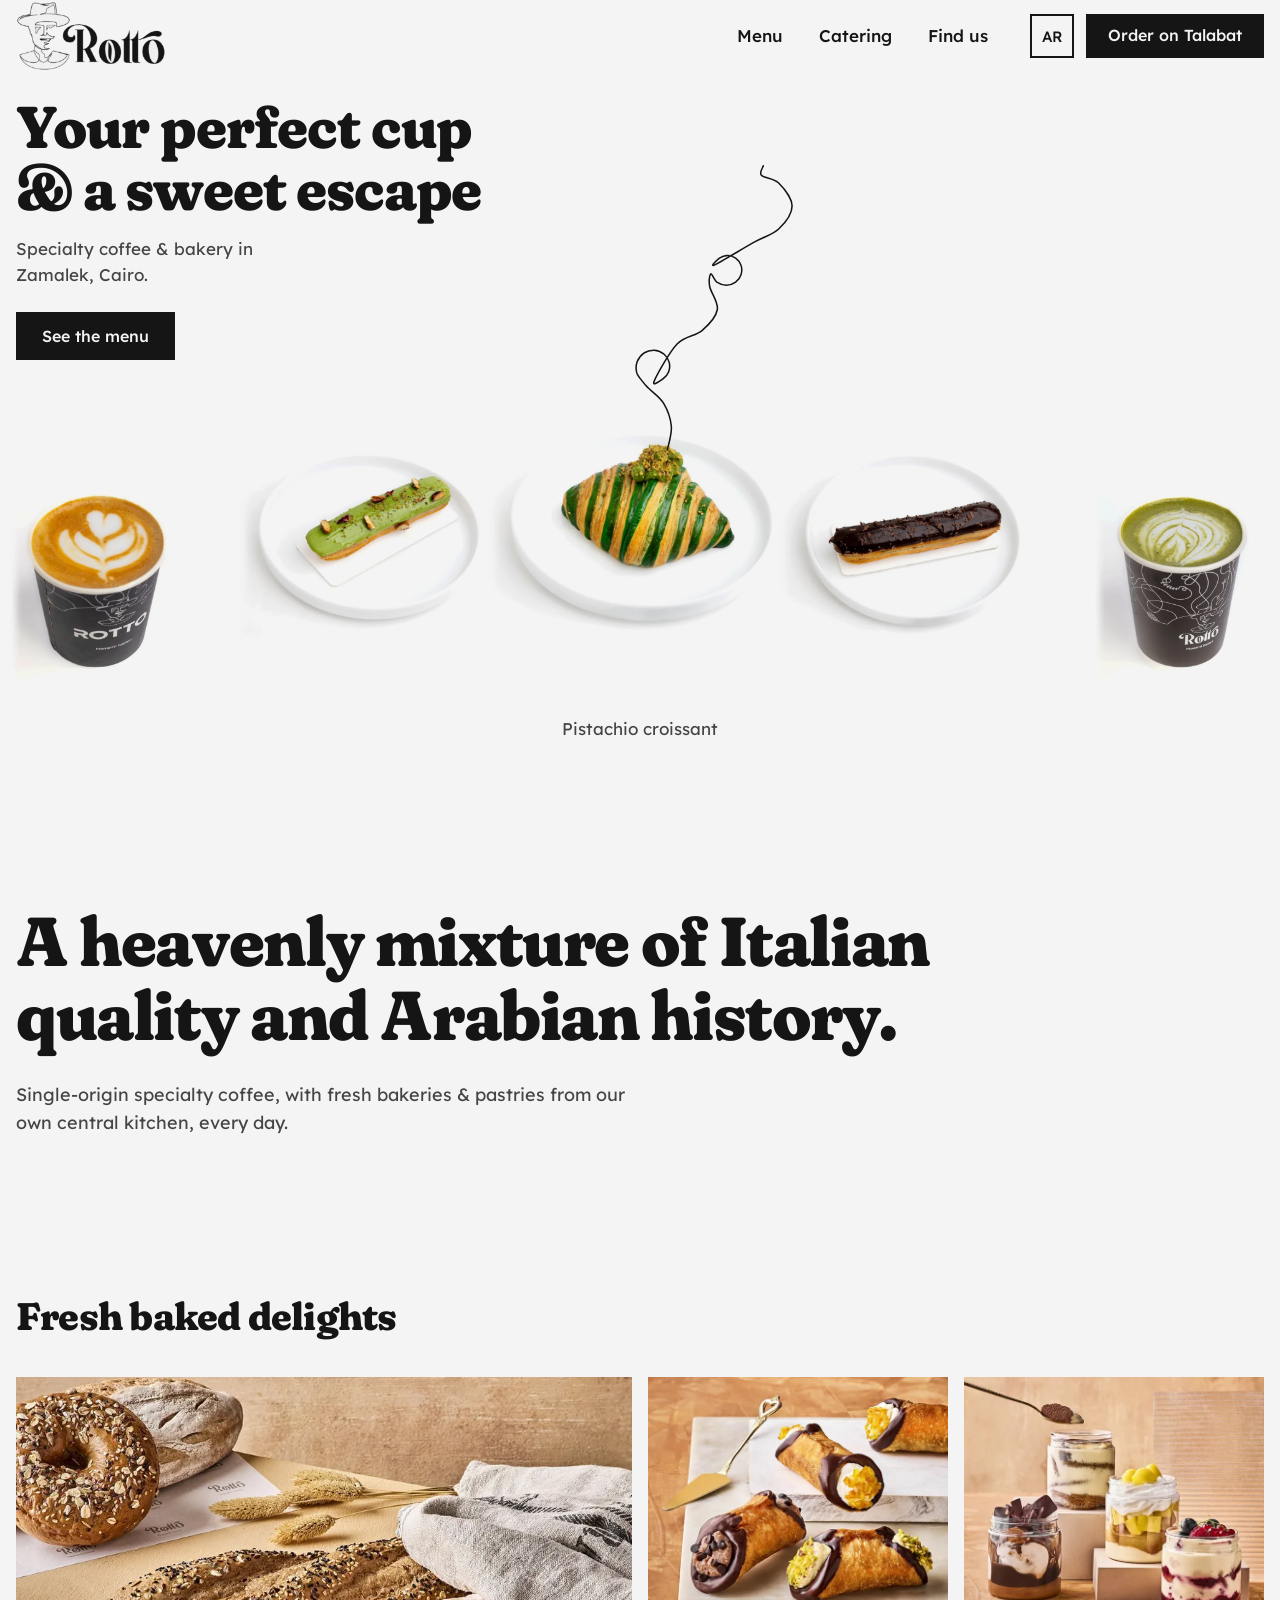
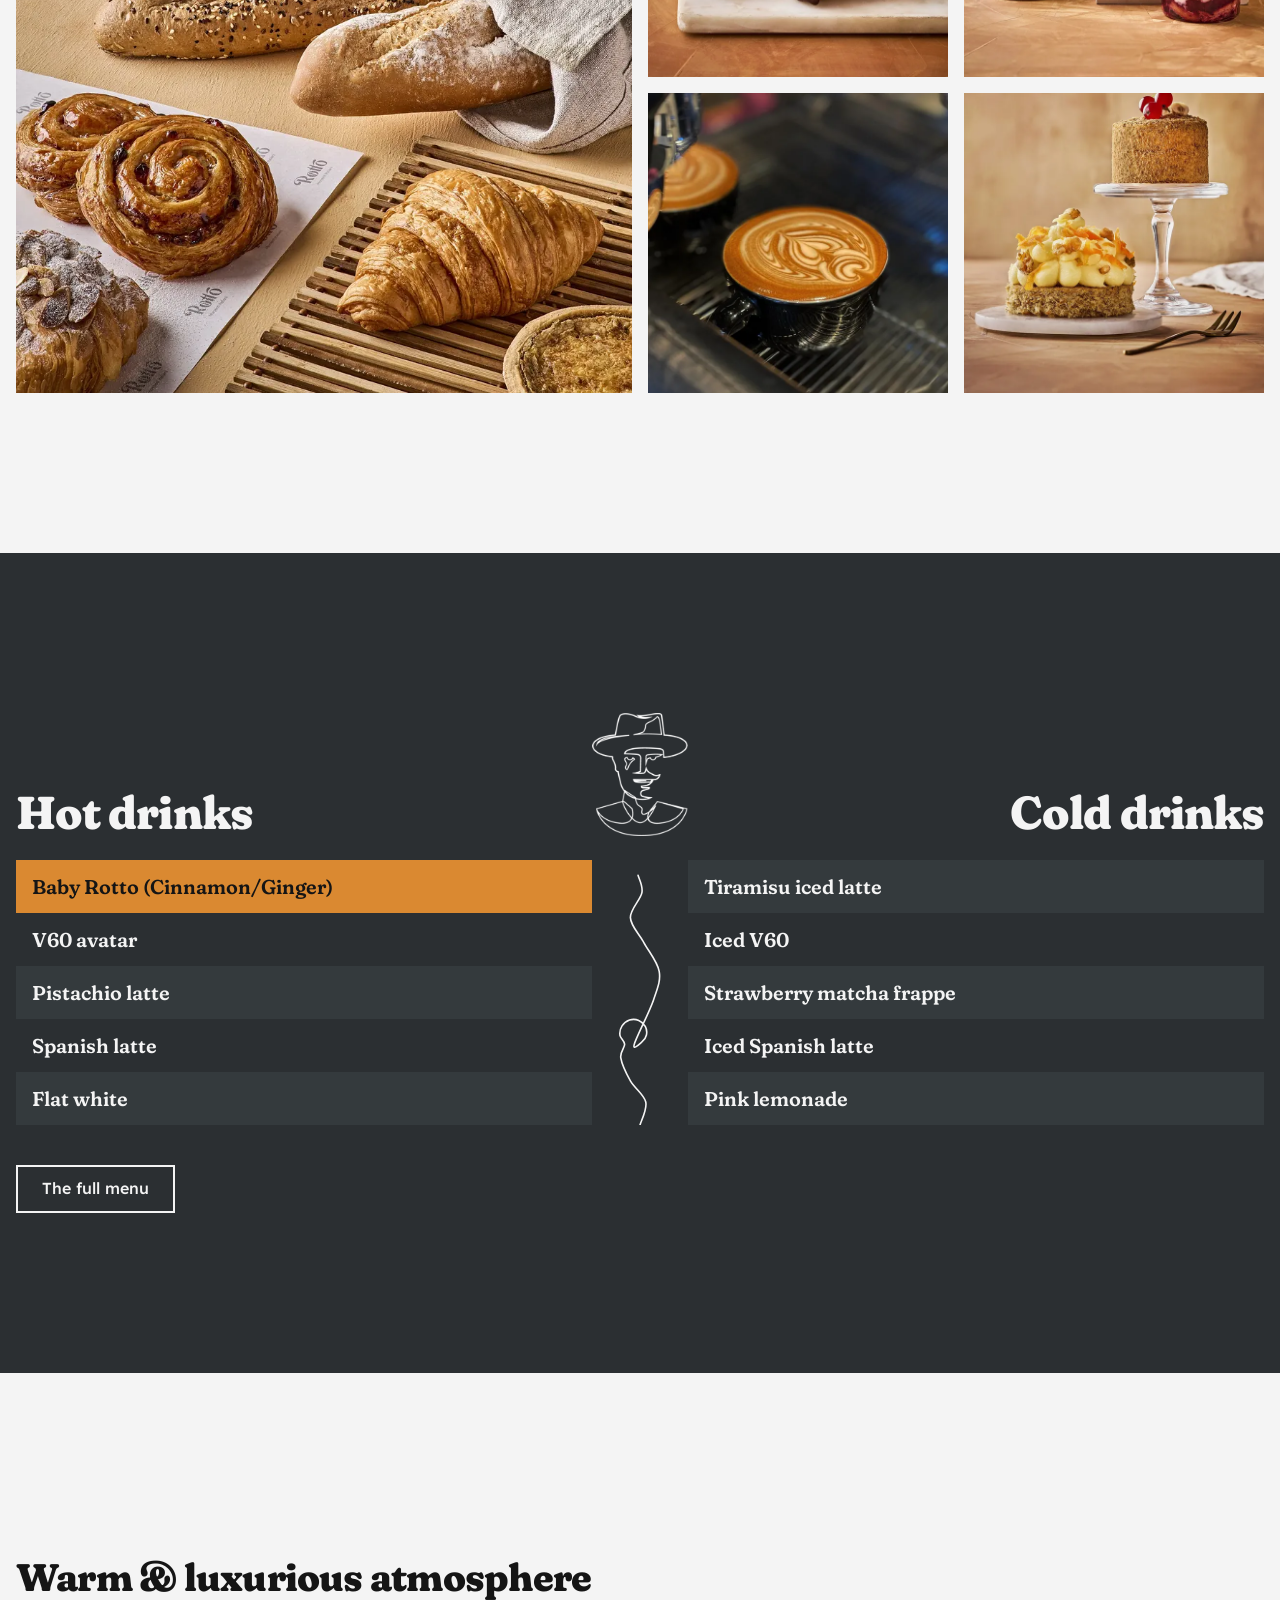
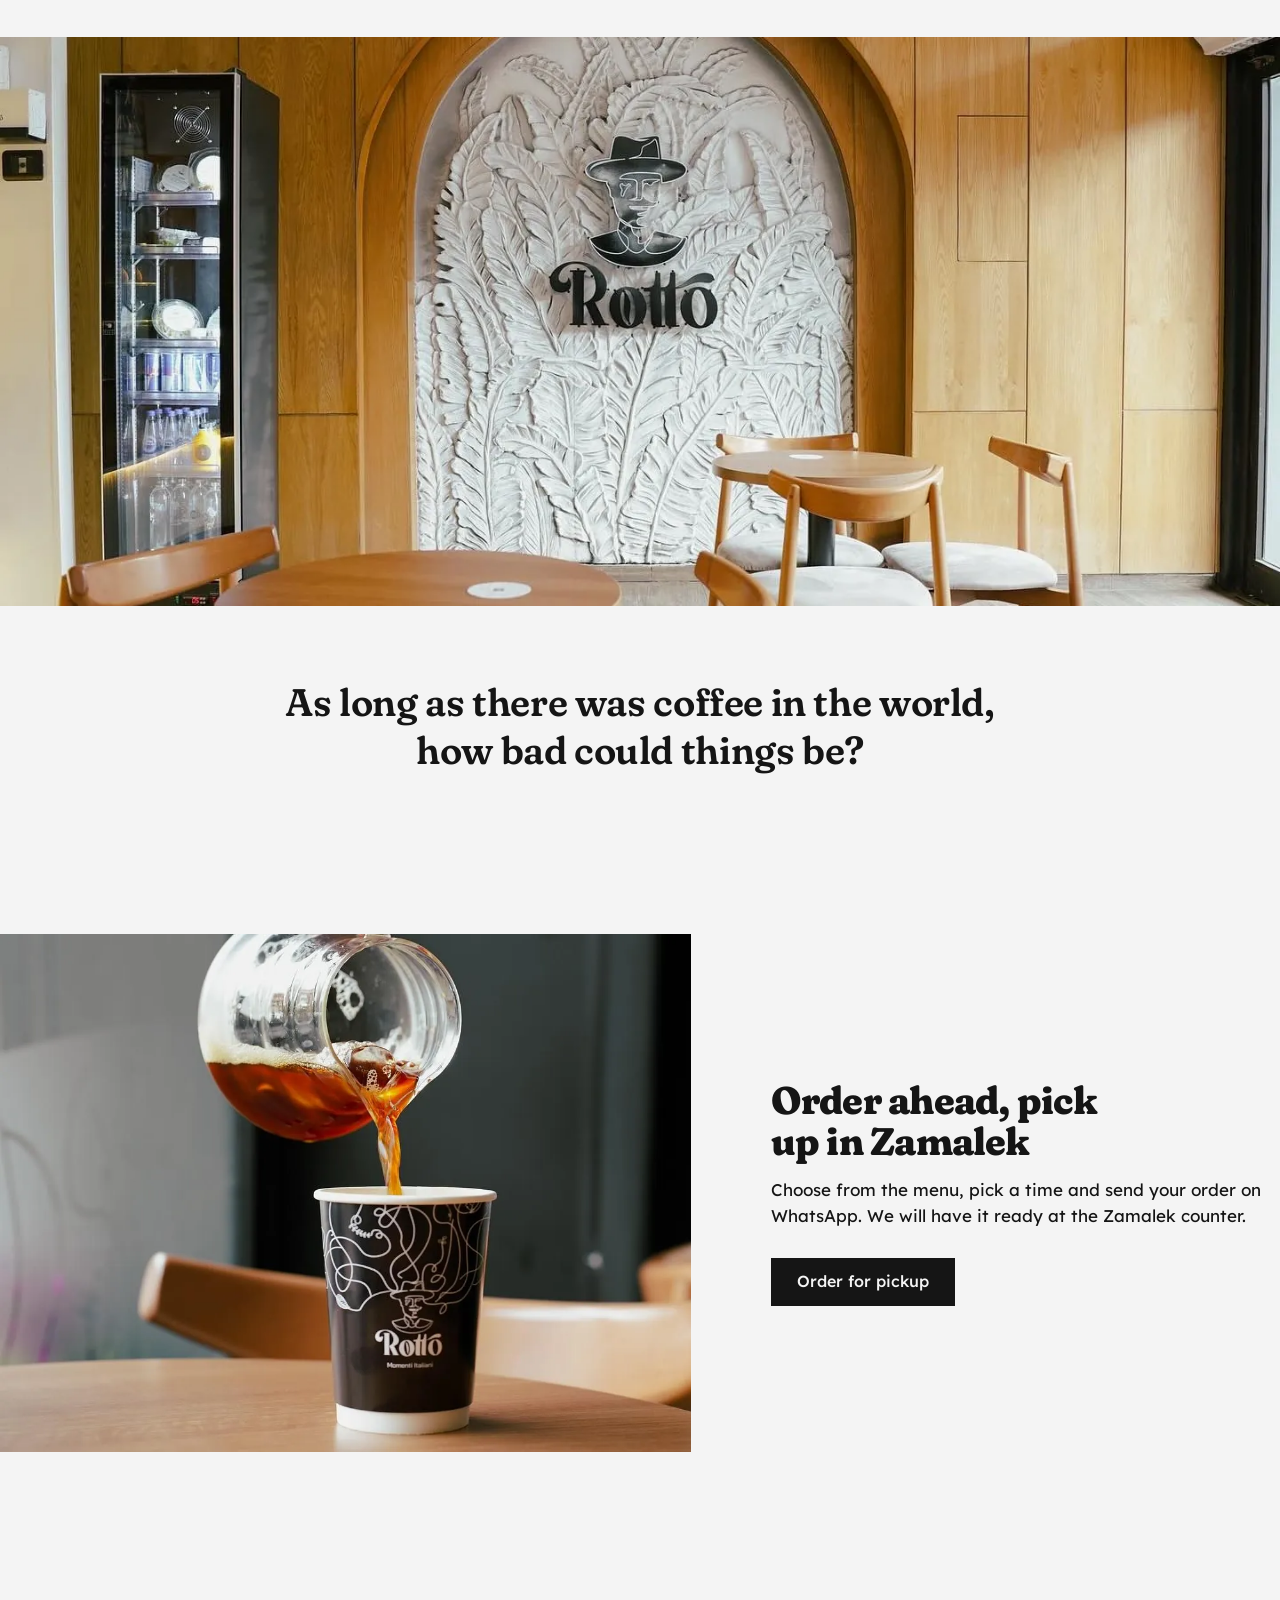
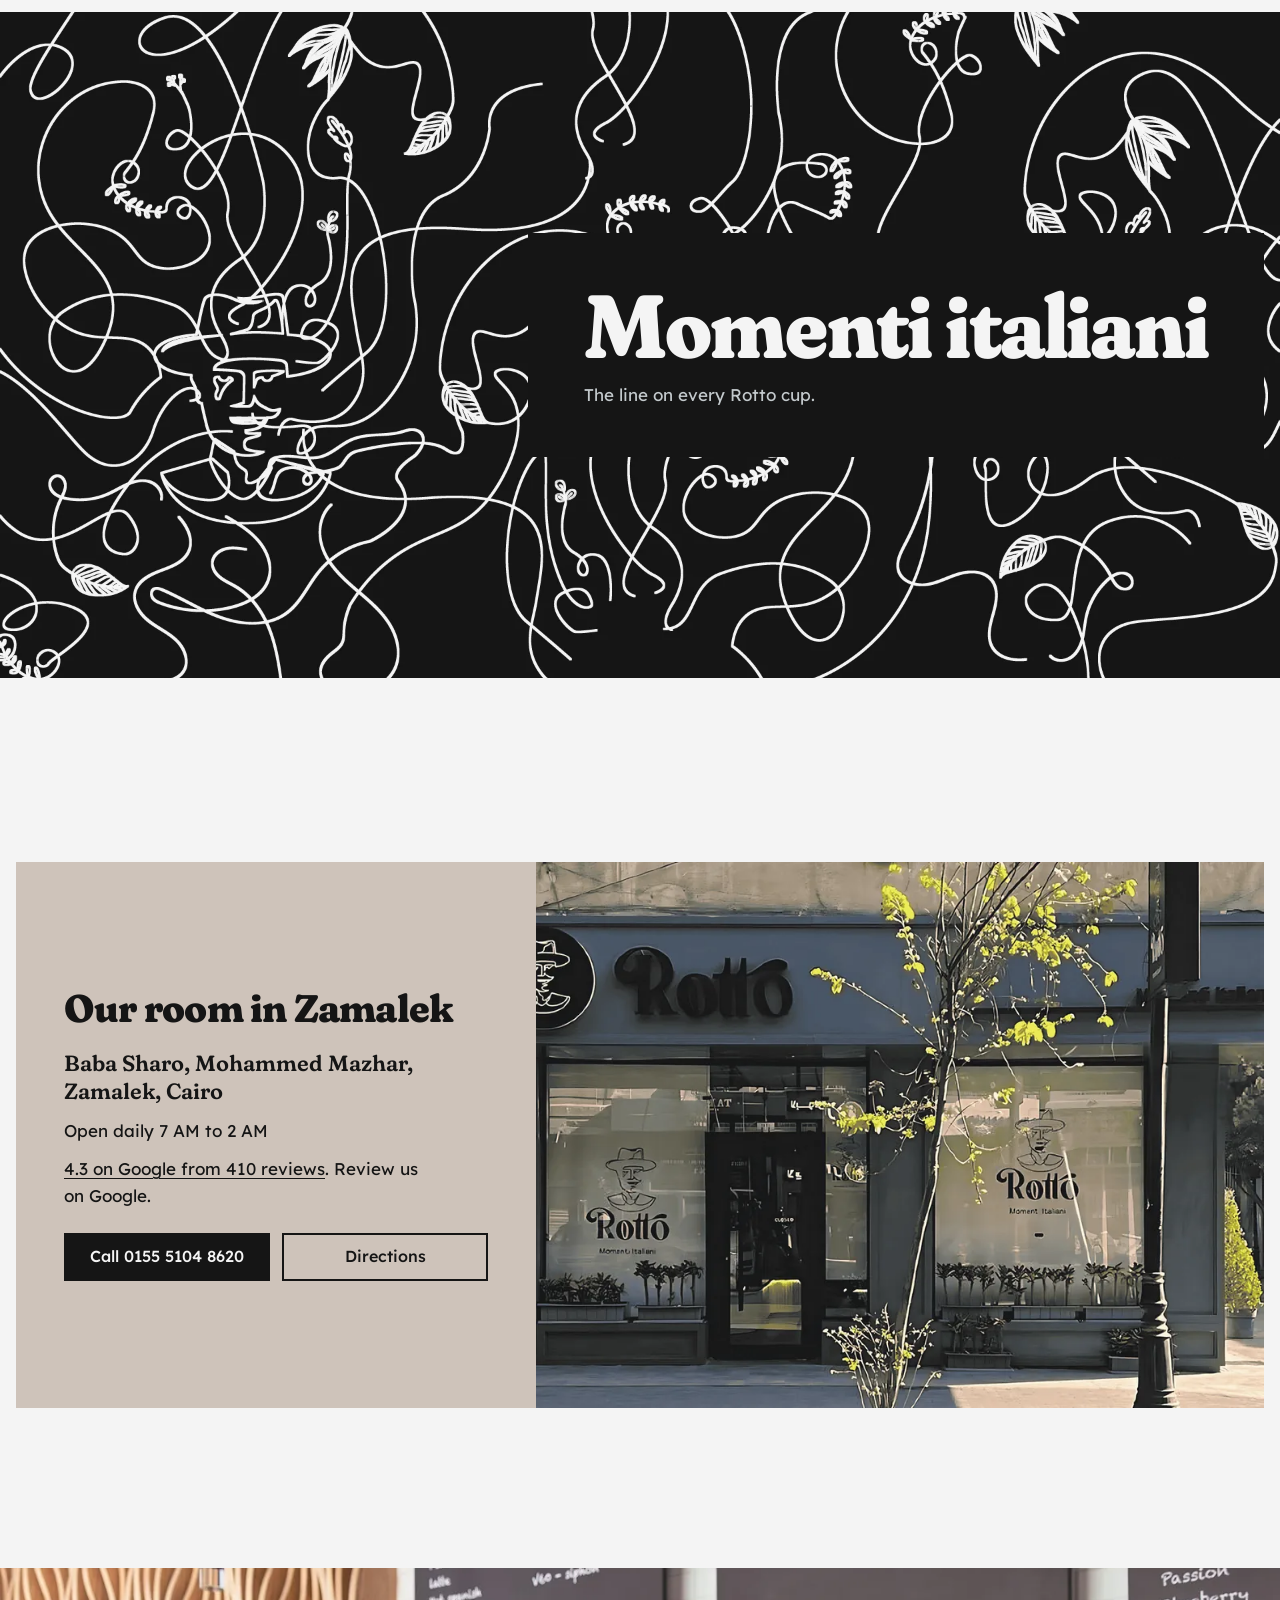
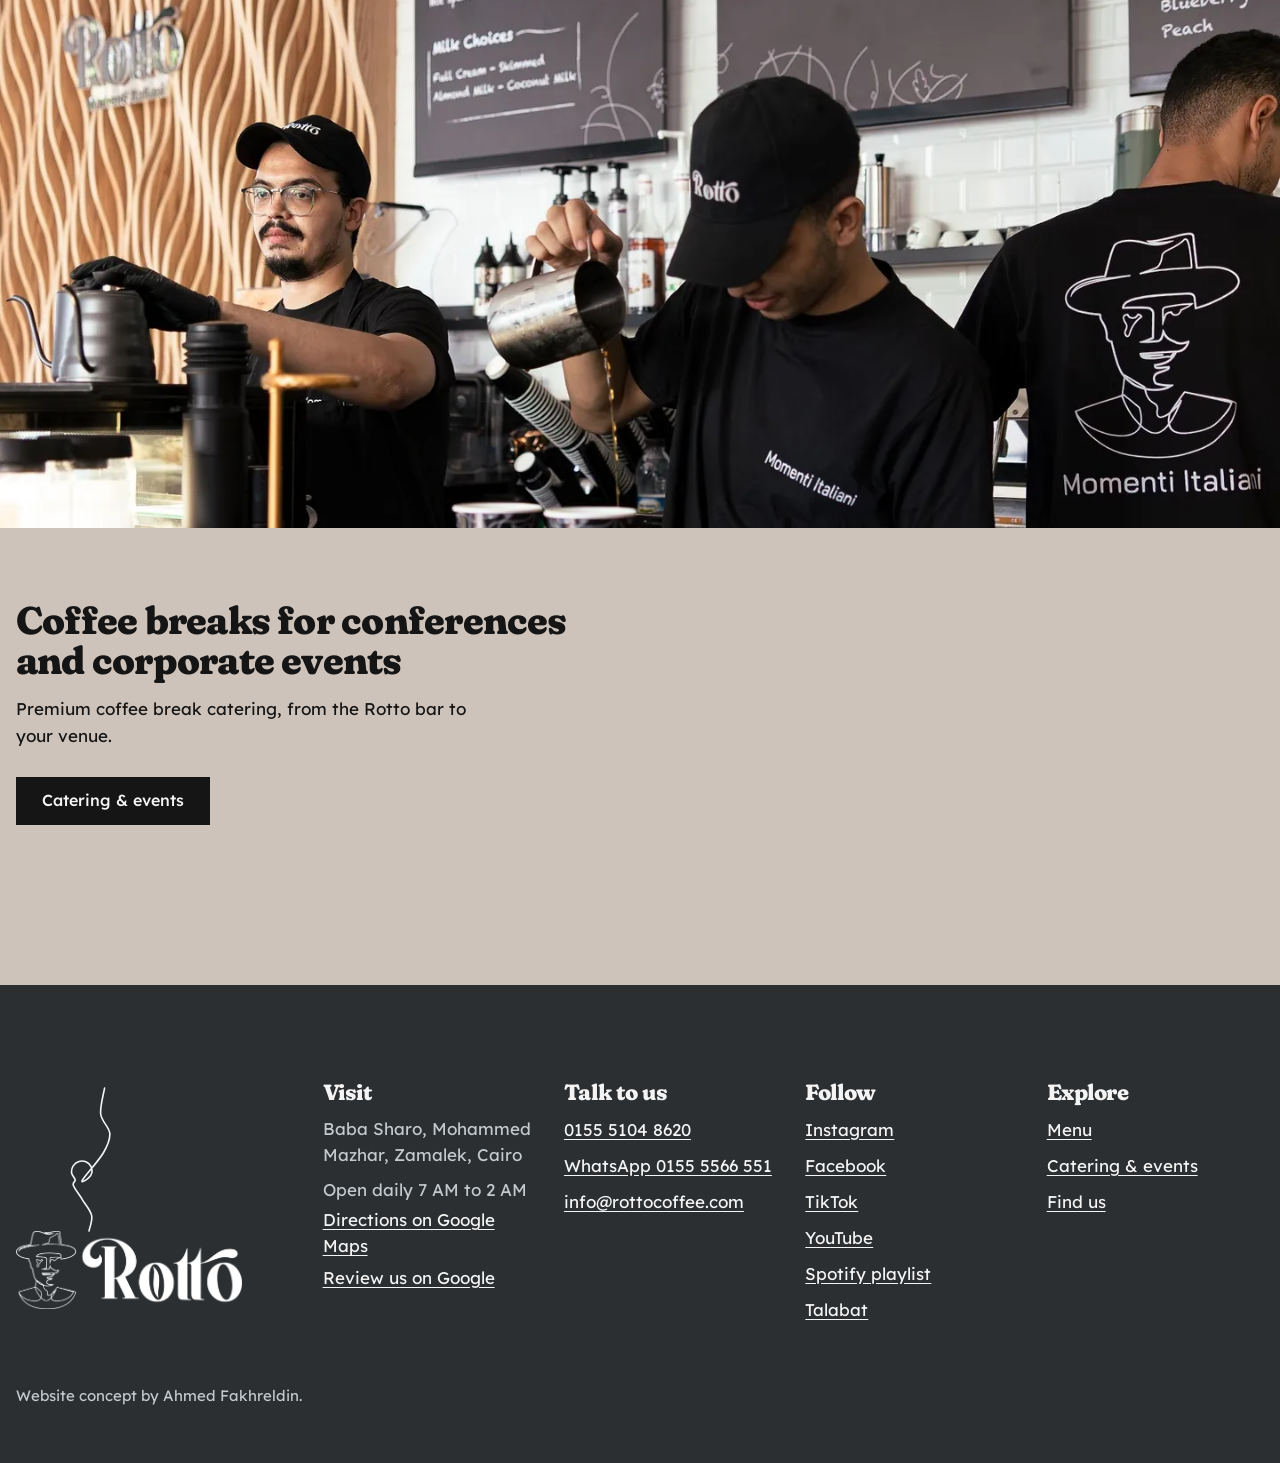
==== commit 226d73bf: "Photography-first home: arch, cup line art band, gallery" ====
--- a/index.html
+++ b/index.html
@@ -20,8 +20,8 @@
 <link rel="preload" href="fonts/lexend-45b4c6.woff2" as="font" type="font/woff2" crossorigin>
 <style>html.fl body{opacity:0}body{transition:opacity .25s ease}</style>
 <script>document.documentElement.classList.add("fl","js");(function(){var d=document.documentElement,n=0,x=function(){d.classList.remove("fl")};setTimeout(x,1200);if(document.fonts&&document.fonts.load){Promise.all([document.fonts.load("600 20px Fraunces"),document.fonts.load("400 16px Lexend"),document.fonts.load("500 16px Lexend")]).then(x,x)}else x()})()</script>
-<link rel="stylesheet" href="fonts.css?v=3">
-<link rel="stylesheet" href="site.css?v=3">
+<link rel="stylesheet" href="fonts.css?v=5">
+<link rel="stylesheet" href="site.css?v=5">
 <script type="application/ld+json">{"@context": "https://schema.org", "@type": "CafeOrCoffeeShop", "name": "Rotto Coffee & Bakery", "url": "https://ahmedfakhr1.github.io/rotto-preview/", "image": "https://ahmedfakhr1.github.io/rotto-preview/img/og.jpg", "telephone": "+201551048620", "email": "info@rottocoffee.com", "servesCuisine": ["Coffee", "Bakery", "Italian"], "menu": "https://ahmedfakhr1.github.io/rotto-preview/menu.html", "address": {"@type": "PostalAddress", "streetAddress": "Baba Sharo, Mohammed Mazhar", "addressLocality": "Zamalek", "addressRegion": "Cairo", "addressCountry": "EG"}, "hasMap": "https://maps.app.goo.gl/kfcP5bKoNNBrT7dv6", "openingHoursSpecification": {"@type": "OpeningHoursSpecification", "dayOfWeek": ["Monday", "Tuesday", "Wednesday", "Thursday", "Friday", "Saturday", "Sunday"], "opens": "07:00", "closes": "02:00"}, "sameAs": ["https://www.instagram.com/rottocoffee.eg", "https://www.facebook.com/Rotto.Coffe", "https://www.tiktok.com/@rotto.coffee", "https://www.youtube.com/@RottoCoffeeBakery"]}</script>
 </head>
 <body class="pg-home">
@@ -50,7 +50,7 @@
 <section class="hero" aria-labelledby="h1">
 <div class="hero-top">
 <div class="hero-tx"><h1 id="h1">Your perfect cup &amp; a sweet escape</h1>
-<p>Specialty coffee and Italian-inspired pastries, baked daily in our own kitchen.</p>
+<p>Specialty coffee &amp; bakery in Zamalek, Cairo.</p>
 <a class="btn btn--g hero-cta" href="menu.html">See the menu</a></div>
 </div>
 <div class="stage" id="stage">
@@ -63,21 +63,24 @@
 
 <section class="intro" aria-label="About Rotto">
 <p class="stmt rv">A heavenly mixture of Italian quality and Arabian history.</p>
+<p class="stmt-sub rv">Single-origin specialty coffee, with fresh bakeries &amp; pastries from our own central kitchen, every day.</p>
 </section>
 
-<section class="show" aria-labelledby="showH">
-<h2 id="showH" class="sec-h rv">Fresh baked delights</h2>
-<div class="strip" tabindex="0" role="group" aria-label="Fresh baked delights. Swipe or use the arrow keys.">
-<figure class="fr"><img src="img/s-lifted.webp" width="720" height="900" alt="Breads, bagels and pastries on a baking table" loading="lazy"><figcaption><span>Freshly baked everyday</span></figcaption></figure>
-<figure class="fr"><img src="img/s-cannoli.webp" width="720" height="900" alt="Italian cannoli on a marble board" loading="lazy"><figcaption><span>Italian cannoli</span></figcaption></figure><figure class="fr"><img src="img/s-carrot.webp" width="720" height="900" alt="A carrot cake topped with cream and walnuts" loading="lazy"><figcaption><span>Carrot cake</span></figcaption></figure><figure class="fr"><img src="img/s-tiramisu.webp" width="720" height="900" alt="Tiramisu jars, a spoon lifting cocoa" loading="lazy"><figcaption><span>Coffee tiramisu</span></figcaption></figure><figure class="fr"><img src="img/s-maritozzi.webp" width="720" height="900" alt="A maritozzi dusted with pistachio" loading="lazy"><figcaption><span>Maritozzi pistachio</span></figcaption></figure><figure class="fr"><img src="img/s-raspberry.webp" width="720" height="900" alt="A raspberry croissant on a white plate" loading="lazy"><figcaption><span>Raspberry croissant</span></figcaption></figure>
-<div class="fr fr--note"><p>From day one, our central kitchen produces our fresh bakeries &amp; pastries daily.</p></div>
+<section class="bake" aria-labelledby="bakeH">
+<h2 id="bakeH" class="sec-h rv">Fresh baked delights</h2>
+<div class="mosaic">
+<img class="m-big" src="img/m-feature.webp" width="860" height="860" alt="Breads, bagels, cinnamon rolls and croissants on a baking table" loading="lazy">
+<img src="img/m-cannoli.webp" width="620" height="620" alt="Italian cannoli on a marble board" loading="lazy">
+<img src="img/m-tiramisu.webp" width="620" height="620" alt="Coffee tiramisu jars with a spoon of cocoa" loading="lazy">
+<img src="img/m-latte.webp" width="620" height="620" alt="A latte with rosetta art on the espresso machine" loading="lazy">
+<img src="img/m-carrot.webp" width="620" height="620" alt="A carrot cake topped with cream and walnuts" loading="lazy">
 </div>
 </section>
 
 <section class="board dk" aria-labelledby="boardH">
 <div class="board-in">
 <h2 id="boardH" class="sr">Hot and cold drinks</h2>
-<div class="board-h" aria-hidden="true"><span>Hot drinks</span><img src="img/gentleman-white.png" width="250" height="321" alt=""><span>Cold drinks</span></div>
+<div class="board-h" aria-hidden="true"><span>Hot drinks</span><img src="img/gentleman-white.png" width="250" height="321" alt="" loading="lazy"><span>Cold drinks</span></div>
 <div class="board-cols">
 <div><h3 class="colh">Hot drinks</h3><ul class="rows"><li class="band"><span>Baby Rotto (Cinnamon/Ginger)</span></li><li class=""><span>V60 avatar</span></li><li class=""><span>Pistachio latte</span></li><li class=""><span>Spanish latte</span></li><li class=""><span>Flat white</span></li></ul></div>
 <div class="board-line" aria-hidden="true"><svg class="vline" viewBox="0 0 100 260" aria-hidden="true" focusable="false" preserveAspectRatio="xMidYMax meet"><path d="M50.0 260.0 C51.0 256.0 57.7 243.7 56.0 236.0 C54.3 228.3 44.3 221.7 40.0 214.0 C35.7 206.3 31.0 196.3 30.0 190.0 C29.0 183.7 34.1 179.8 34.0 175.9 C33.9 172.0 29.6 169.8 29.1 166.6 C28.7 163.4 29.6 159.3 31.3 156.7 C33.0 154.0 36.2 151.6 39.1 150.6 C42.0 149.7 46.0 149.9 48.7 151.1 C51.4 152.2 54.2 154.8 55.5 157.3 C56.9 159.9 57.3 163.5 56.7 166.2 C56.1 168.9 54.1 171.9 52.0 173.5 C49.9 175.2 42.0 183.3 44.0 176.0 C46.0 168.7 59.7 142.7 64.0 130.0 C68.3 117.3 71.7 110.0 70.0 100.0 C68.3 90.0 59.0 79.3 54.0 70.0 C49.0 60.7 40.3 52.7 40.0 44.0 C39.7 35.3 50.7 25.3 52.0 18.0 C53.3 10.7 48.7 3.0 48.0 0.0" pathLength="1" fill="none" stroke="currentColor" stroke-width="1.6" stroke-linecap="round" stroke-linejoin="round"/></svg></div>
@@ -87,28 +90,25 @@
 </div>
 </section>
 
-<section class="inside" aria-labelledby="insideH">
-<h2 id="insideH" class="sec-h rv">Warm &amp; luxurious atmosphere</h2>
-<div class="inside-g">
-<img src="img/in-interior.webp" width="800" height="1000" alt="The carved plaster logo arch and window tables inside Rotto Zamalek" loading="lazy">
-<img src="img/in-table.webp" width="800" height="1000" alt="Coffee poured into a Rotto cup at a window table" loading="lazy">
-<blockquote class="rv"><p>As long as there was coffee in the world, how bad could things be?</p></blockquote>
-</div>
-</section>
-
-<section class="gal" aria-labelledby="galH">
-<h2 id="galH" class="sec-h rv">Great coffee, great vibes</h2>
-<ul class="strip strip--s" tabindex="0" aria-label="Photo strip. Swipe or use the arrow keys."><li><img src="img/g-latte.webp" width="480" height="640" alt="A latte poured on the espresso machine" loading="lazy"></li><li><img src="img/g-siphon.webp" width="480" height="640" alt="A pour-over set with a red dripper" loading="lazy"></li><li><img src="img/g-table.webp" width="480" height="640" alt="A table with desserts and an iced coffee" loading="lazy"></li><li><img src="img/g-dessert.webp" width="480" height="640" alt="A chocolate dessert on a Rotto tray" loading="lazy"></li><li><img src="img/g-cup.webp" width="480" height="640" alt="A hand holding a Rotto cup" loading="lazy"></li><li><img src="img/g-sandwich.webp" width="480" height="640" alt="A sandwich on a Rotto plate" loading="lazy"></li><li><img src="img/g-iced.webp" width="480" height="640" alt="Iced drinks in Rotto cups" loading="lazy"></li><li><img src="img/g-macarons.webp" width="480" height="640" alt="Macarons beside a cup of coffee" loading="lazy"></li><li><img src="img/g-cappuccino.webp" width="480" height="640" alt="A cappuccino in a Rotto cup" loading="lazy"></li><li><img src="img/g-pour.webp" width="480" height="640" alt="A V60 pour-over being made" loading="lazy"></li></ul>
+<section class="room" aria-labelledby="roomH">
+<h2 id="roomH" class="sec-h rv">Warm &amp; luxurious atmosphere</h2>
+<picture><source media="(max-width: 899px)" srcset="img/arch-tall.webp" width="800" height="1000"><img class="room-img" src="img/arch-wide.webp" width="1440" height="640" alt="The carved plaster arch with the lit Rotto gentleman inside the Zamalek room" loading="lazy"></picture>
+<blockquote class="room-q rv"><p>As long as there was coffee in the world, how bad could things be?</p></blockquote>
 </section>
 
 <section class="ahead" aria-labelledby="aheadH">
-<img src="img/g-sandwich.webp" width="480" height="640" alt="A sandwich on a Rotto plate" loading="lazy">
-<div class="rv"><h2 id="aheadH">Order ahead, pick up in Zamalek</h2>
+<img src="img/pour-wide.webp" width="1080" height="810" alt="Coffee poured into a Rotto takeaway cup at a window table" loading="lazy">
+<div class="ahead-tx rv"><h2 id="aheadH">Order ahead, pick up in Zamalek</h2>
 <p>Choose from the menu, pick a time and send your order on WhatsApp. We will have it ready at the Zamalek counter.</p>
 <a class="btn btn--g" href="menu.html">Order for pickup</a></div>
 </section>
 
-<section class="visit " id="visit" aria-labelledby="visitH">
+<section class="mom" aria-labelledby="momH">
+<img class="mom-pat" src="img/pattern.webp" width="1920" height="1080" alt="" loading="lazy">
+<div class="mom-box"><h2 id="momH">Momenti italiani</h2><p>The line on every Rotto cup.</p></div>
+</section>
+
+<section class="visit visit--flip" id="visit" aria-labelledby="visitH">
 <div class="visit-ph"><img src="img/b-zamalek.webp" width="900" height="675" alt="The Rotto shopfront on Baba Sharo street in Zamalek, with the round gentleman sign" loading="lazy"></div>
 <div class="visit-tx rv">
 <h2 id="visitH">Our room in Zamalek</h2>
@@ -120,12 +120,10 @@
 </section>
 
 <section class="tease" aria-labelledby="teaseH">
-<div class="tease-in">
-<img src="img/cat-teaser.webp" width="1100" height="619" alt="The Rotto pop-up with umbrellas at an exhibition" loading="lazy">
-<div class="rv"><h2 id="teaseH">Coffee breaks for conferences and corporate events</h2>
+<img class="tease-img" src="img/bar-wide.webp" width="1440" height="810" alt="Rotto baristas pouring at the Zamalek bar under the chalk menus" loading="lazy">
+<div class="tease-tx rv"><h2 id="teaseH">Coffee breaks for conferences and corporate events</h2>
 <p>Premium coffee break catering, from the Rotto bar to your venue.</p>
 <a class="btn btn--g" href="catering.html">Catering &amp; events</a></div>
-</div>
 </section>
 </main>
 <footer class="ftr dk" id="footer">
@@ -139,6 +137,6 @@
 <p class="credit">Website concept by Ahmed Fakhreldin.</p>
 </footer>
 <nav class="bar" id="bar" aria-label="Quick actions"><a href="tel:+201551048620">Call</a><a href="menu.html">Menu</a><a href="https://maps.app.goo.gl/kfcP5bKoNNBrT7dv6" target="_blank" rel="noopener">Directions</a></nav>
-<script src="site.js?v=3"></script>
+<script src="site.js?v=5"></script>
 </body>
 </html>
--- a/site.css
+++ b/site.css
@@ -145,12 +145,6 @@
 .visit-tx .btns{margin-top:12px}
 .visit-tx .btn{flex:1 1 200px}
 @media(min-width:900px){.visit{grid-template-columns:minmax(0,7fr) minmax(0,5fr)}.visit-tx{padding:48px}}
-.tease{background:var(--plaster);padding:var(--sec) var(--pad);margin-top:var(--sec)}
-.tease-in{display:grid;grid-template-columns:minmax(0,1fr);gap:32px;align-items:center}
-.tease-in img{width:100%;aspect-ratio:16/9;object-fit:cover}
-.tease-in h2{margin-bottom:16px}
-.tease-in p{margin-bottom:24px;max-width:30em}
-@media(min-width:900px){.tease-in{grid-template-columns:minmax(0,7fr) minmax(0,5fr);gap:56px}}
 
 /* footer */
 .ftr{padding:96px var(--pad) 120px}
@@ -315,10 +309,43 @@
 .panel form{display:grid;gap:16px;margin-bottom:24px}
 .panel .btns .btn{flex:1 1 200px}
 .pempty{margin:12px 0 20px}
-.ahead{display:grid;grid-template-columns:minmax(0,1fr);gap:32px;padding:var(--sec) var(--pad) 0;align-items:center}
-.ahead img{width:100%;max-width:360px;aspect-ratio:4/5;object-fit:cover}
+
+
+
+
+
+.stmt{font:800 clamp(34px,5.4vw,78px)/1.08 var(--f1);font-variation-settings:"SOFT" 100,"WONK" 0;letter-spacing:-.02em;max-width:15em;text-wrap:balance}
+
+
+/* polish round */
+@media(max-width:899px){.hero-tx p{display:none}}
+.stmt-sub{margin-top:28px;max-width:34em;color:var(--muted);font-size:clamp(17px,1.4vw,20px)}
+.bake{padding-top:var(--sec)}
+.mosaic{display:grid;grid-template-columns:repeat(2,minmax(0,1fr));gap:12px;padding:0 var(--pad)}
+.mosaic img{width:100%;height:100%;aspect-ratio:1/1;object-fit:cover}
+.mosaic .m-big{grid-column:1/-1}
+@media(min-width:900px){.mosaic{grid-template-columns:repeat(4,minmax(0,1fr));gap:16px}.mosaic .m-big{grid-column:1/3;grid-row:1/3}}
+.board{margin-top:var(--sec)}
+.room{padding-top:calc(var(--sec) * 1.15)}
+.room-img{width:100%;height:auto;aspect-ratio:4/5;object-fit:cover}
+@media(min-width:900px){.room-img{aspect-ratio:2.25/1}}
+.room-q{padding:56px var(--pad) 0;font:600 clamp(26px,3vw,44px)/1.25 var(--f1);font-variation-settings:"SOFT" 100,"WONK" 0;max-width:22em;letter-spacing:-.01em}
+@media(min-width:900px){.room-q{padding-top:72px;margin-left:auto;margin-right:auto;text-align:center;max-width:none;width:min(20em,100%)}}
+.ahead{display:grid;grid-template-columns:minmax(0,1fr);gap:32px;padding-top:var(--sec);align-items:center}
+.ahead img{width:100%;height:auto;aspect-ratio:4/3;object-fit:cover}
+.ahead-tx{padding:0 var(--pad)}
 .ahead h2{margin-bottom:16px}.ahead p{margin-bottom:28px;max-width:30em}
-@media(min-width:900px){.ahead{grid-template-columns:minmax(0,4fr) minmax(0,5fr);gap:96px}.ahead img{max-width:none}}
-
-.stmt{font:800 clamp(34px,5.4vw,78px)/1.08 var(--f1);font-variation-settings:"SOFT" 100,"WONK" 0;letter-spacing:-.02em;max-width:15em;text-wrap:balance}
-.ahead img{mix-blend-mode:multiply;max-width:300px}@media(min-width:900px){.ahead img{max-width:340px}}
+@media(min-width:900px){.ahead{grid-template-columns:minmax(0,7fr) minmax(0,5fr);gap:80px;padding-right:var(--pad)}.ahead-tx{padding:0}}
+.mom{position:relative;margin-top:var(--sec);background:var(--ink);color:var(--chalk);min-height:clamp(440px,52vw,680px);display:flex;align-items:flex-end;overflow:hidden}
+.mom-pat{position:absolute;inset:0;width:100%;height:100%;object-fit:cover;object-position:18% 60%}
+.mom-box{position:relative;background:var(--ink);padding:32px 28px;margin:0 16px 16px}
+.mom-box h2{font-size:clamp(44px,7vw,112px);line-height:1}
+.mom-box p{margin-top:12px;color:var(--mutedd)}
+@media(min-width:900px){.mom{justify-content:flex-end;align-items:center}.mom-box{margin:0 var(--pad) 0 0;padding:48px 56px}}
+.visit{margin-top:calc(var(--sec) * 1.15)}
+@media(min-width:900px){.visit--flip{grid-template-columns:minmax(0,5fr) minmax(0,7fr)}.visit--flip .visit-ph{order:2}}
+.tease{margin-top:var(--sec);background:var(--plaster)}
+.tease-img{width:100%;height:auto;aspect-ratio:4/3;object-fit:cover}
+.tease-tx{padding:48px var(--pad) var(--sec)}
+.tease-tx h2{margin-bottom:16px;max-width:16em}.tease-tx p{margin-bottom:28px;max-width:30em}
+@media(min-width:900px){.tease-img{aspect-ratio:16/7}.tease-tx{padding:72px var(--pad) var(--sec)}}
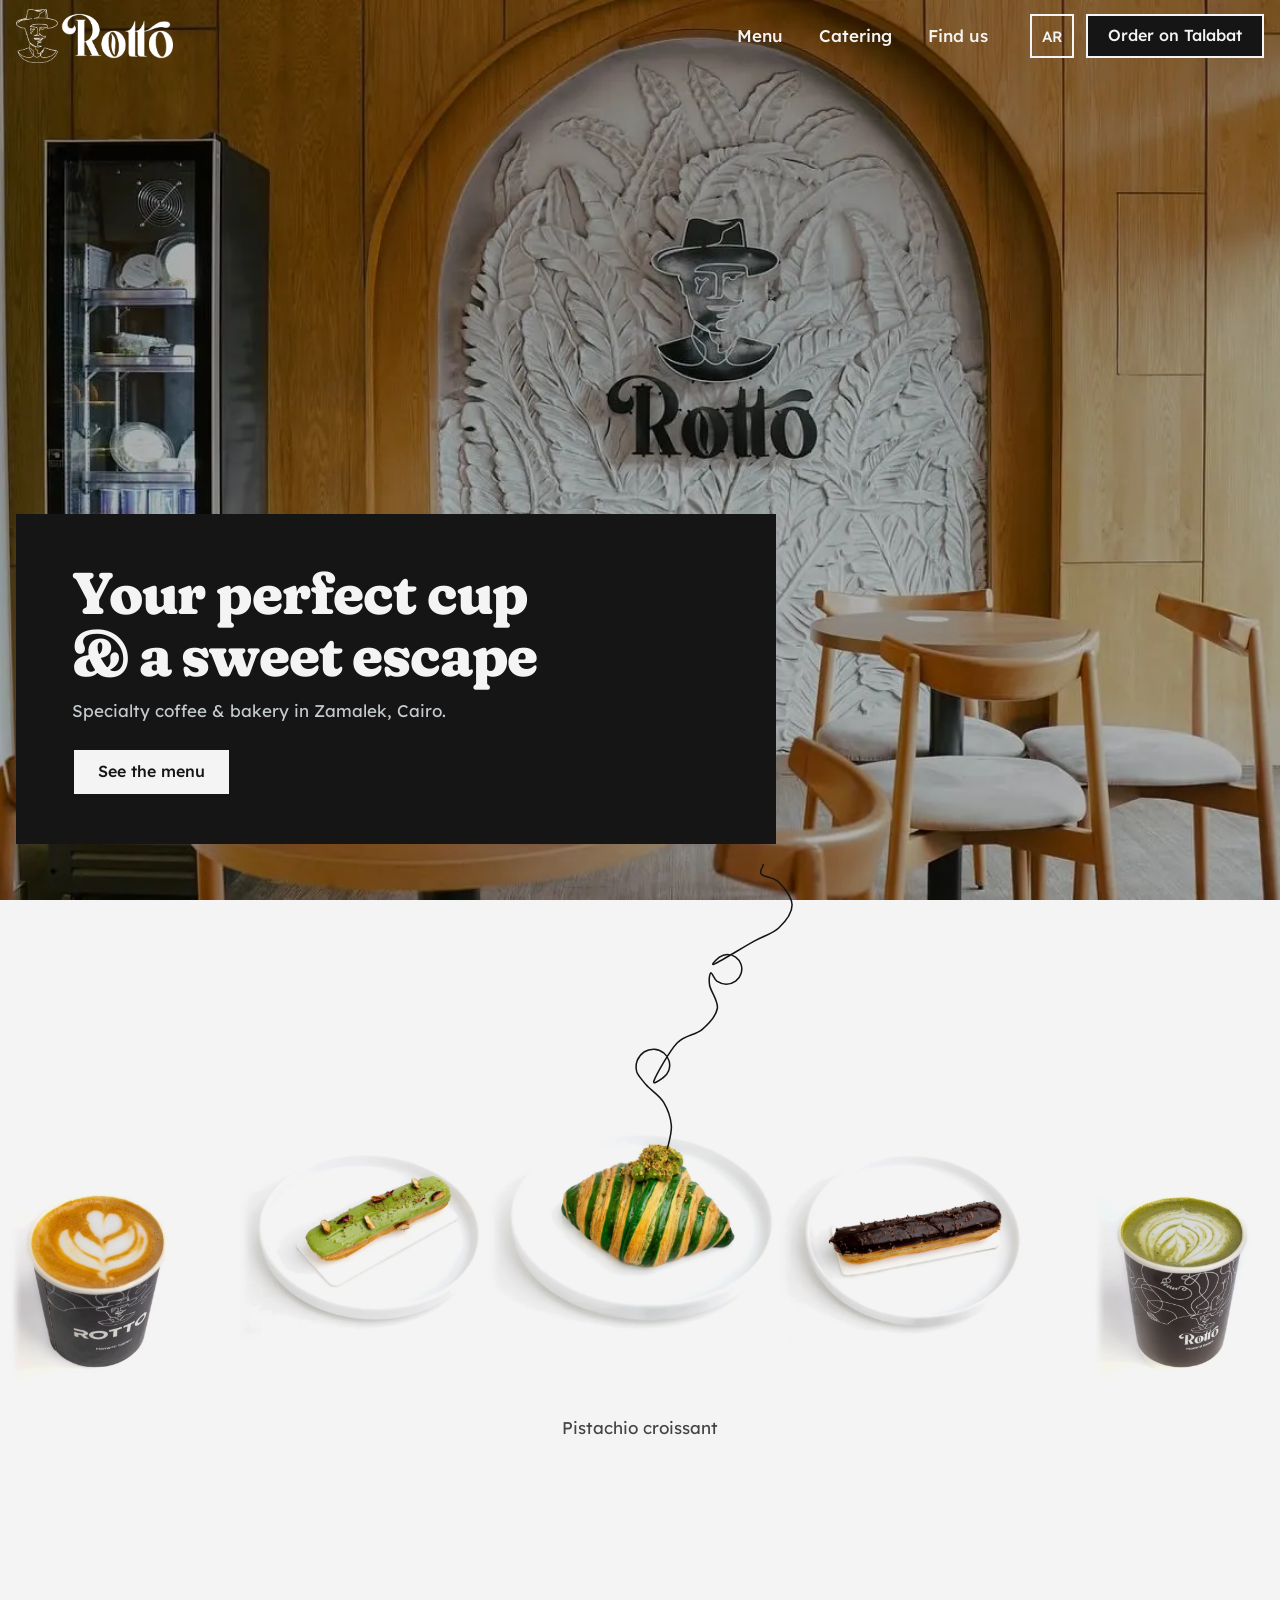
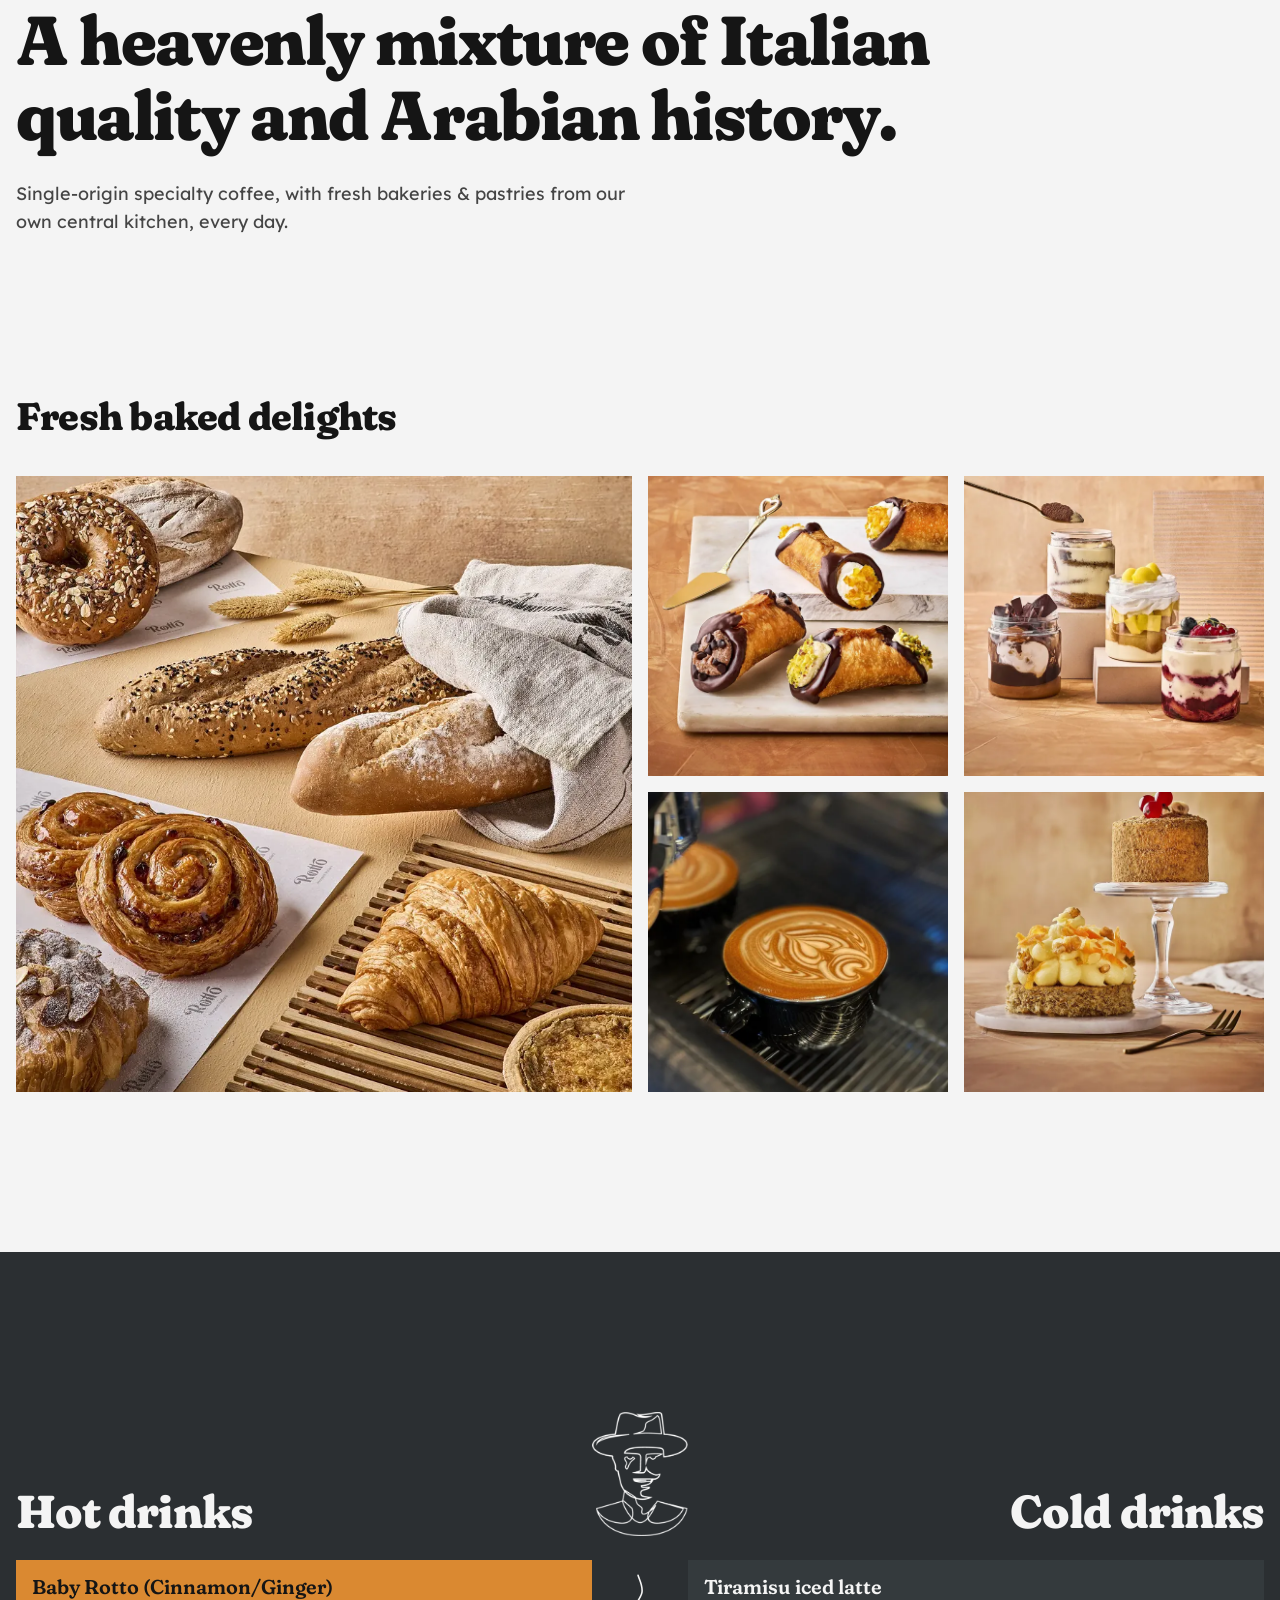
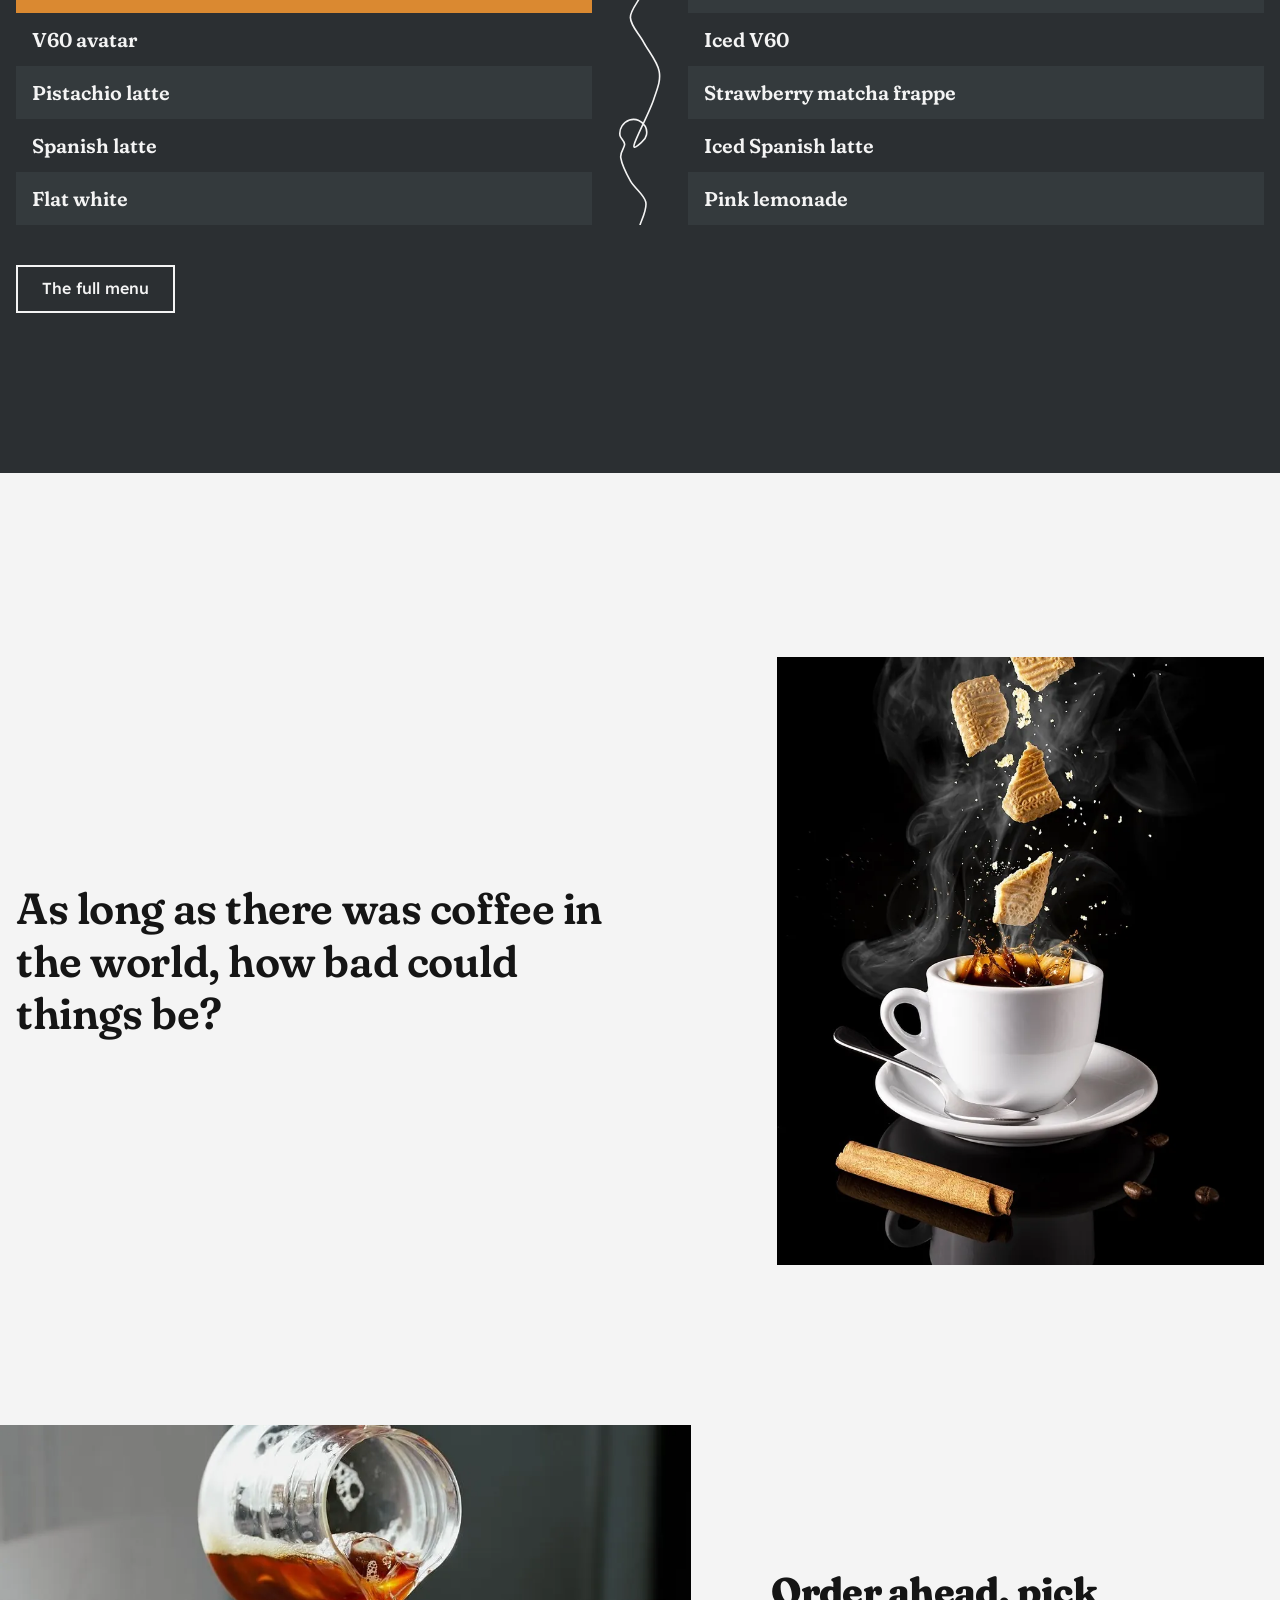
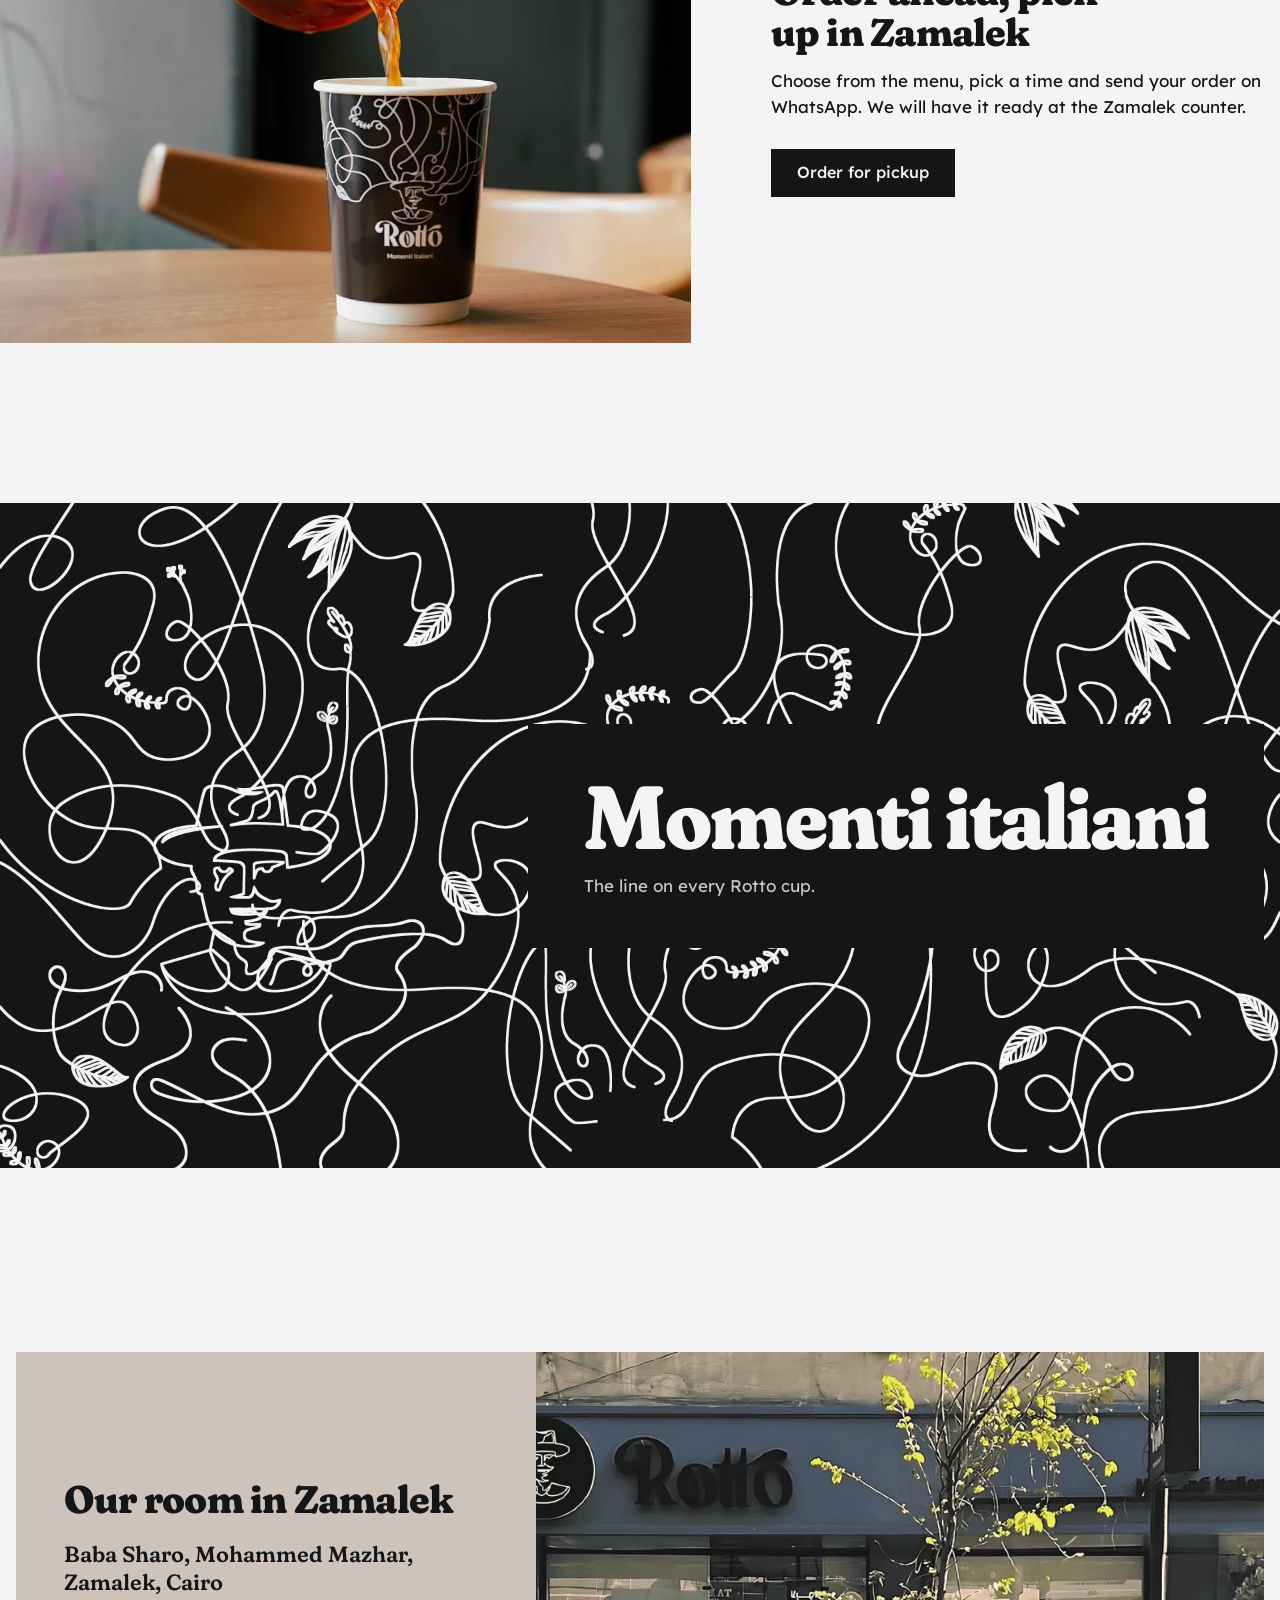
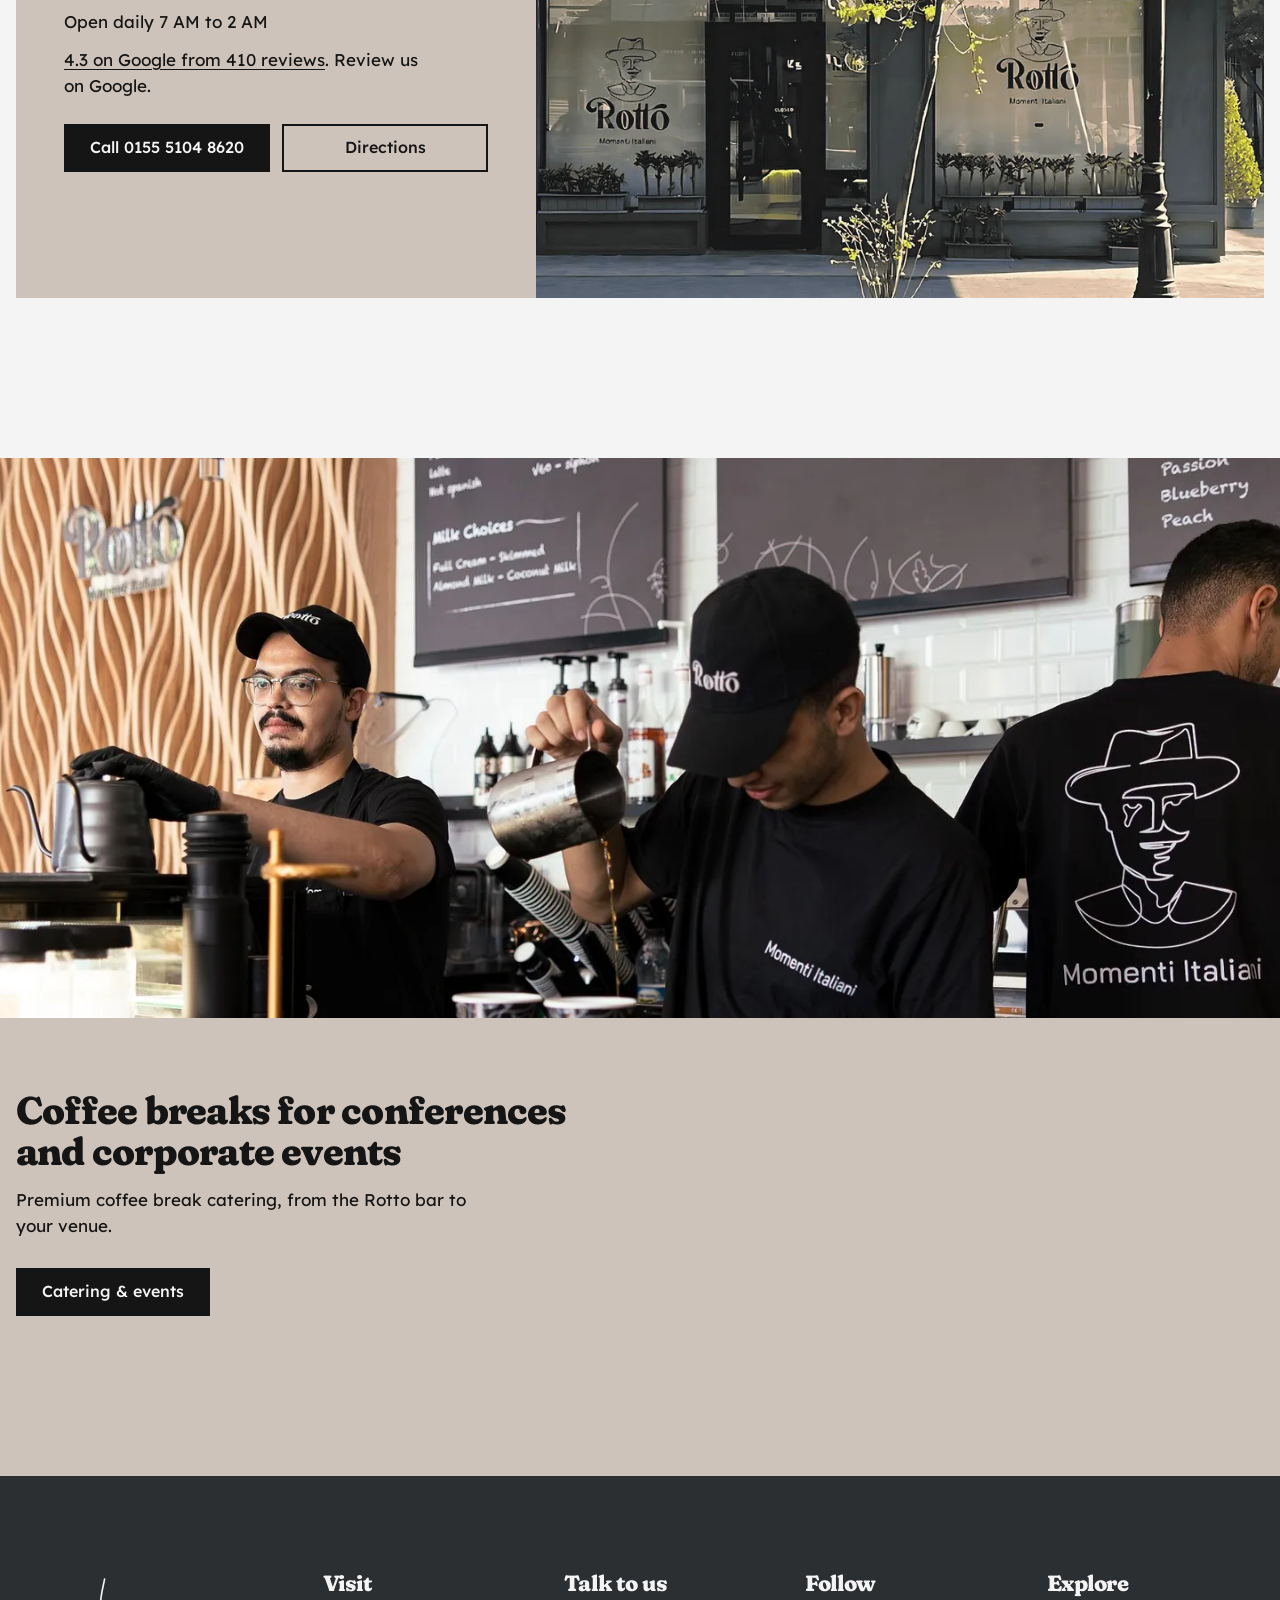
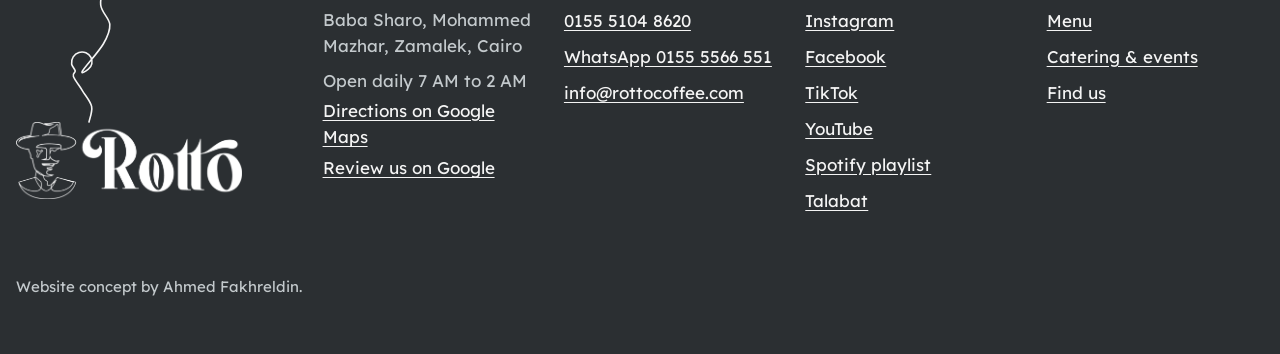
==== commit 47b7489d: "Open on the Zamalek arch" ====
--- a/index.html
+++ b/index.html
@@ -20,14 +20,14 @@
 <link rel="preload" href="fonts/lexend-45b4c6.woff2" as="font" type="font/woff2" crossorigin>
 <style>html.fl body{opacity:0}body{transition:opacity .25s ease}</style>
 <script>document.documentElement.classList.add("fl","js");(function(){var d=document.documentElement,n=0,x=function(){d.classList.remove("fl")};setTimeout(x,1200);if(document.fonts&&document.fonts.load){Promise.all([document.fonts.load("600 20px Fraunces"),document.fonts.load("400 16px Lexend"),document.fonts.load("500 16px Lexend")]).then(x,x)}else x()})()</script>
-<link rel="stylesheet" href="fonts.css?v=5">
-<link rel="stylesheet" href="site.css?v=5">
+<link rel="stylesheet" href="fonts.css?v=6">
+<link rel="stylesheet" href="site.css?v=6">
 <script type="application/ld+json">{"@context": "https://schema.org", "@type": "CafeOrCoffeeShop", "name": "Rotto Coffee & Bakery", "url": "https://ahmedfakhr1.github.io/rotto-preview/", "image": "https://ahmedfakhr1.github.io/rotto-preview/img/og.jpg", "telephone": "+201551048620", "email": "info@rottocoffee.com", "servesCuisine": ["Coffee", "Bakery", "Italian"], "menu": "https://ahmedfakhr1.github.io/rotto-preview/menu.html", "address": {"@type": "PostalAddress", "streetAddress": "Baba Sharo, Mohammed Mazhar", "addressLocality": "Zamalek", "addressRegion": "Cairo", "addressCountry": "EG"}, "hasMap": "https://maps.app.goo.gl/kfcP5bKoNNBrT7dv6", "openingHoursSpecification": {"@type": "OpeningHoursSpecification", "dayOfWeek": ["Monday", "Tuesday", "Wednesday", "Thursday", "Friday", "Saturday", "Sunday"], "opens": "07:00", "closes": "02:00"}, "sameAs": ["https://www.instagram.com/rottocoffee.eg", "https://www.facebook.com/Rotto.Coffe", "https://www.tiktok.com/@rotto.coffee", "https://www.youtube.com/@RottoCoffeeBakery"]}</script>
 </head>
 <body class="pg-home">
 <a class="skip" href="#main">Skip to content</a>
-<header class="hdr" id="top">
-<a class="logo" href="index.html" aria-label="Rotto Coffee &amp; Bakery, home"><img src="img/logo-dark.png" width="474" height="223" alt="Rotto Coffee &amp; Bakery"></a>
+<header class="hdr hdr--over" id="top">
+<a class="logo" href="index.html" aria-label="Rotto Coffee &amp; Bakery, home"><img class="ld" src="img/logo-dark.png" width="474" height="223" alt="Rotto Coffee &amp; Bakery"><img class="lw" src="img/logo-white.png" width="935" height="321" alt=""></a>
 <nav class="nav" aria-label="Main">
 <a href="menu.html">Menu</a>
 <a href="catering.html">Catering</a>
@@ -47,18 +47,18 @@
 </nav>
 <dialog class="note" id="arDlg" aria-labelledby="arT"><form method="dialog"><p id="arT">Arabic is not in this preview, it will be live in the final version.</p><button class="btn btn--g" value="ok" autofocus>Got it</button></form></dialog>
 <main id="main">
-<section class="hero" aria-labelledby="h1">
-<div class="hero-top">
-<div class="hero-tx"><h1 id="h1">Your perfect cup &amp; a sweet escape</h1>
-<p>Specialty coffee &amp; bakery in Zamalek, Cairo.</p>
-<a class="btn btn--g hero-cta" href="menu.html">See the menu</a></div>
-</div>
+<section class="ahero" aria-labelledby="h1">
+<picture><source media="(max-width: 899px)" srcset="img/hero-tall.webp" width="802" height="1605"><img class="ahero-img" src="img/hero-wide.webp" width="1296" height="810" alt="The carved plaster arch with the lit Rotto gentleman inside the Zamalek room" fetchpriority="high"></picture>
+<div class="ahero-box"><h1 id="h1">Your perfect cup &amp; a sweet escape</h1><p>Specialty coffee &amp; bakery in Zamalek, Cairo.</p><a class="btn btn--w" href="menu.html">See the menu</a></div>
+</section>
+
+<section class="hero lineup" aria-labelledby="lineH">
+<h2 id="lineH" class="sr">Rotto favourites</h2>
 <div class="stage" id="stage">
 <svg class="steam" viewBox="0 0 240 310" aria-hidden="true" focusable="false" preserveAspectRatio="xMidYMax meet"><path d="M60.0 300.0 C60.7 296.0 64.7 284.0 64.0 276.0 C63.3 268.0 60.0 258.7 56.0 252.0 C52.0 245.3 43.6 239.7 40.0 236.0 C36.4 232.3 36.5 232.5 34.5 229.8 C32.5 227.1 29.0 223.5 27.9 219.9 C26.9 216.3 27.2 211.7 28.4 208.3 C29.7 204.9 32.5 201.4 35.4 199.4 C38.4 197.5 42.6 196.4 46.0 196.5 C49.4 196.6 53.4 198.2 56.0 200.2 C58.6 202.3 60.8 205.8 61.7 208.9 C62.6 212.0 62.3 216.0 61.2 218.9 C60.1 221.9 57.6 224.9 55.1 226.5 C52.6 228.2 43.5 235.1 46.0 229.0 C48.5 222.9 61.7 198.8 70.0 190.0 C78.3 181.2 89.0 182.0 96.0 176.0 C103.0 170.0 110.7 161.7 112.0 154.0 C113.3 146.3 105.1 136.2 104.0 130.0 C102.9 123.8 103.9 117.6 105.1 116.8 C106.4 116.1 108.8 123.5 111.5 125.5 C114.2 127.4 118.2 128.6 121.4 128.6 C124.7 128.6 128.5 127.3 131.1 125.4 C133.6 123.6 135.9 120.3 136.8 117.4 C137.7 114.4 137.7 110.6 136.7 107.8 C135.8 104.9 133.5 102.0 131.1 100.3 C128.8 98.6 125.3 97.6 122.5 97.6 C119.7 97.6 116.4 98.8 114.2 100.4 C112.0 102.1 103.3 110.1 109.3 107.4 C115.3 104.6 138.9 90.2 150.0 84.0 C161.1 77.8 169.3 76.3 176.0 70.0 C182.7 63.7 190.0 54.0 190.0 46.0 C190.0 38.0 181.3 27.3 176.0 22.0 C170.7 16.7 160.7 17.0 158.0 14.0 C155.3 11.0 159.7 5.7 160.0 4.0" pathLength="1" fill="none" stroke="currentColor" stroke-width="1.6" stroke-linecap="round" stroke-linejoin="round"/></svg>
-<div class="arc" id="arc" tabindex="0" role="group" aria-roledescription="carousel" aria-label="Rotto favourites. Swipe or use the arrow keys."><div class="sp" data-n="Almond croissant"><img src="img/h-almond-croissant.webp" width="420" height="420" alt="An almond croissant on a white plate"></div><div class="sp" data-n="Cappuccino"><img src="img/h-cappuccino.webp" width="720" height="720" alt="A cappuccino with heart latte art in a black Rotto cup"></div><div class="sp" data-n="Pistachio eclair"><img src="img/h-pistachio-eclair.webp" width="720" height="720" alt="A pistachio eclair on a white plate"></div><div class="sp" data-n="Pistachio croissant"><img src="img/h-pistachio-croissant.webp" width="720" height="720" alt="A green striped pistachio croissant on a white plate" fetchpriority=high></div><div class="sp" data-n="Chocolate eclair"><img src="img/h-chocolate-eclair.webp" width="720" height="720" alt="A chocolate eclair on a white plate"></div><div class="sp" data-n="Matcha latte"><img src="img/h-matcha.webp" width="720" height="720" alt="A matcha latte with latte art in a black Rotto cup"></div><div class="sp" data-n="Coffee tiramisu"><img src="img/h-tiramisu.webp" width="720" height="720" alt="A coffee tiramisu in a glass jar"></div></div>
+<div class="arc" id="arc" tabindex="0" role="group" aria-roledescription="carousel" aria-label="Rotto favourites. Swipe or use the arrow keys."><div class="sp" data-n="Almond croissant"><img src="img/h-almond-croissant.webp" width="420" height="420" alt="An almond croissant on a white plate"></div><div class="sp" data-n="Cappuccino"><img src="img/h-cappuccino.webp" width="720" height="720" alt="A cappuccino with heart latte art in a black Rotto cup"></div><div class="sp" data-n="Pistachio eclair"><img src="img/h-pistachio-eclair.webp" width="720" height="720" alt="A pistachio eclair on a white plate"></div><div class="sp" data-n="Pistachio croissant"><img src="img/h-pistachio-croissant.webp" width="720" height="720" alt="A green striped pistachio croissant on a white plate"></div><div class="sp" data-n="Chocolate eclair"><img src="img/h-chocolate-eclair.webp" width="720" height="720" alt="A chocolate eclair on a white plate"></div><div class="sp" data-n="Matcha latte"><img src="img/h-matcha.webp" width="720" height="720" alt="A matcha latte with latte art in a black Rotto cup"></div><div class="sp" data-n="Coffee tiramisu"><img src="img/h-tiramisu.webp" width="720" height="720" alt="A coffee tiramisu in a glass jar"></div></div>
 </div>
 <p class="pick" id="pickN" aria-live="polite" aria-atomic="true">Pistachio croissant</p>
-<a class="btn btn--g hero-cta2" href="menu.html">See the menu</a>
 </section>
 
 <section class="intro" aria-label="About Rotto">
@@ -90,10 +90,9 @@
 </div>
 </section>
 
-<section class="room" aria-labelledby="roomH">
-<h2 id="roomH" class="sec-h rv">Warm &amp; luxurious atmosphere</h2>
-<picture><source media="(max-width: 899px)" srcset="img/arch-tall.webp" width="800" height="1000"><img class="room-img" src="img/arch-wide.webp" width="1440" height="640" alt="The carved plaster arch with the lit Rotto gentleman inside the Zamalek room" loading="lazy"></picture>
-<blockquote class="room-q rv"><p>As long as there was coffee in the world, how bad could things be?</p></blockquote>
+<section class="quote" aria-label="A Rotto thought">
+<blockquote class="rv"><p>As long as there was coffee in the world, how bad could things be?</p></blockquote>
+<img src="img/q-splash.webp" width="800" height="1000" alt="Biscuits falling into a steaming cup of coffee" loading="lazy">
 </section>
 
 <section class="ahead" aria-labelledby="aheadH">
@@ -137,6 +136,6 @@
 <p class="credit">Website concept by Ahmed Fakhreldin.</p>
 </footer>
 <nav class="bar" id="bar" aria-label="Quick actions"><a href="tel:+201551048620">Call</a><a href="menu.html">Menu</a><a href="https://maps.app.goo.gl/kfcP5bKoNNBrT7dv6" target="_blank" rel="noopener">Directions</a></nav>
-<script src="site.js?v=5"></script>
+<script src="site.js?v=6"></script>
 </body>
 </html>
--- a/site.css
+++ b/site.css
@@ -349,3 +349,31 @@
 .tease-tx{padding:48px var(--pad) var(--sec)}
 .tease-tx h2{margin-bottom:16px;max-width:16em}.tease-tx p{margin-bottom:28px;max-width:30em}
 @media(min-width:900px){.tease-img{aspect-ratio:16/7}.tease-tx{padding:72px var(--pad) var(--sec)}}
+
+/* v6: full-screen arch hero with a transparent header */
+.logo .lw{display:none}
+.hdr--over{position:fixed;top:0;left:0;right:0;background:transparent;transition:background-color .2s ease-out}
+.hdr--over.solid{background:var(--chalk)}
+.hdr--over:not(.solid) .ld{display:none}
+.hdr--over:not(.solid) .lw{display:block;width:auto;height:44px}
+.hdr--over:not(.solid) .nav a,.hdr--over:not(.solid) .ar{color:var(--chalk);border-color:var(--chalk)}
+.hdr--over:not(.solid) .ar:hover{background:var(--chalk);color:var(--ink)}
+.hdr--over:not(.solid) .burger span{background:var(--chalk)}
+.hdr--over:not(.solid) .hdr-order{border-color:var(--chalk)}
+.hdr--over:not(.solid) :focus-visible{outline-color:var(--chalk)}
+.pg-home .drawer{position:fixed}
+@media(max-width:359px){.hdr--over:not(.solid) .lw{height:36px}}
+.ahero{position:relative;min-height:100svh;display:flex;align-items:flex-end;background:var(--ink);overflow:hidden}
+.ahero picture{position:absolute;inset:0}
+.ahero-img{width:100%;height:100%;object-fit:cover;object-position:50% 40%}
+.ahero-box{position:relative;background:var(--ink);color:var(--chalk);padding:28px 24px 28px;margin:0 16px 16px;flex:1 1 auto}
+.ahero-box h1{margin-bottom:12px}
+.ahero-box p{color:var(--mutedd);margin-bottom:24px}
+.ahero-box .btn{width:100%}
+@media(min-width:900px){.ahero-box{flex:0 1 auto;margin:0 0 56px var(--pad);padding:48px 56px;max-width:620px}.ahero-box .btn{width:auto}}
+.lineup{padding-top:var(--sec)}
+.quote{display:grid;grid-template-columns:minmax(0,1fr);gap:40px;padding:calc(var(--sec) * 1.15) var(--pad) 0;align-items:center}
+.quote blockquote{font:600 clamp(28px,3.4vw,50px)/1.2 var(--f1);font-variation-settings:"SOFT" 100,"WONK" 0;letter-spacing:-.01em;max-width:14em}
+.quote img{width:100%;height:auto;aspect-ratio:4/5;object-fit:cover}
+@media(min-width:900px){.quote{grid-template-columns:minmax(0,7fr) minmax(0,5fr);gap:80px}}
+@media(min-width:900px){.hdr--over:not(.solid) .lw{height:54px}.ahero-box{max-width:760px}}
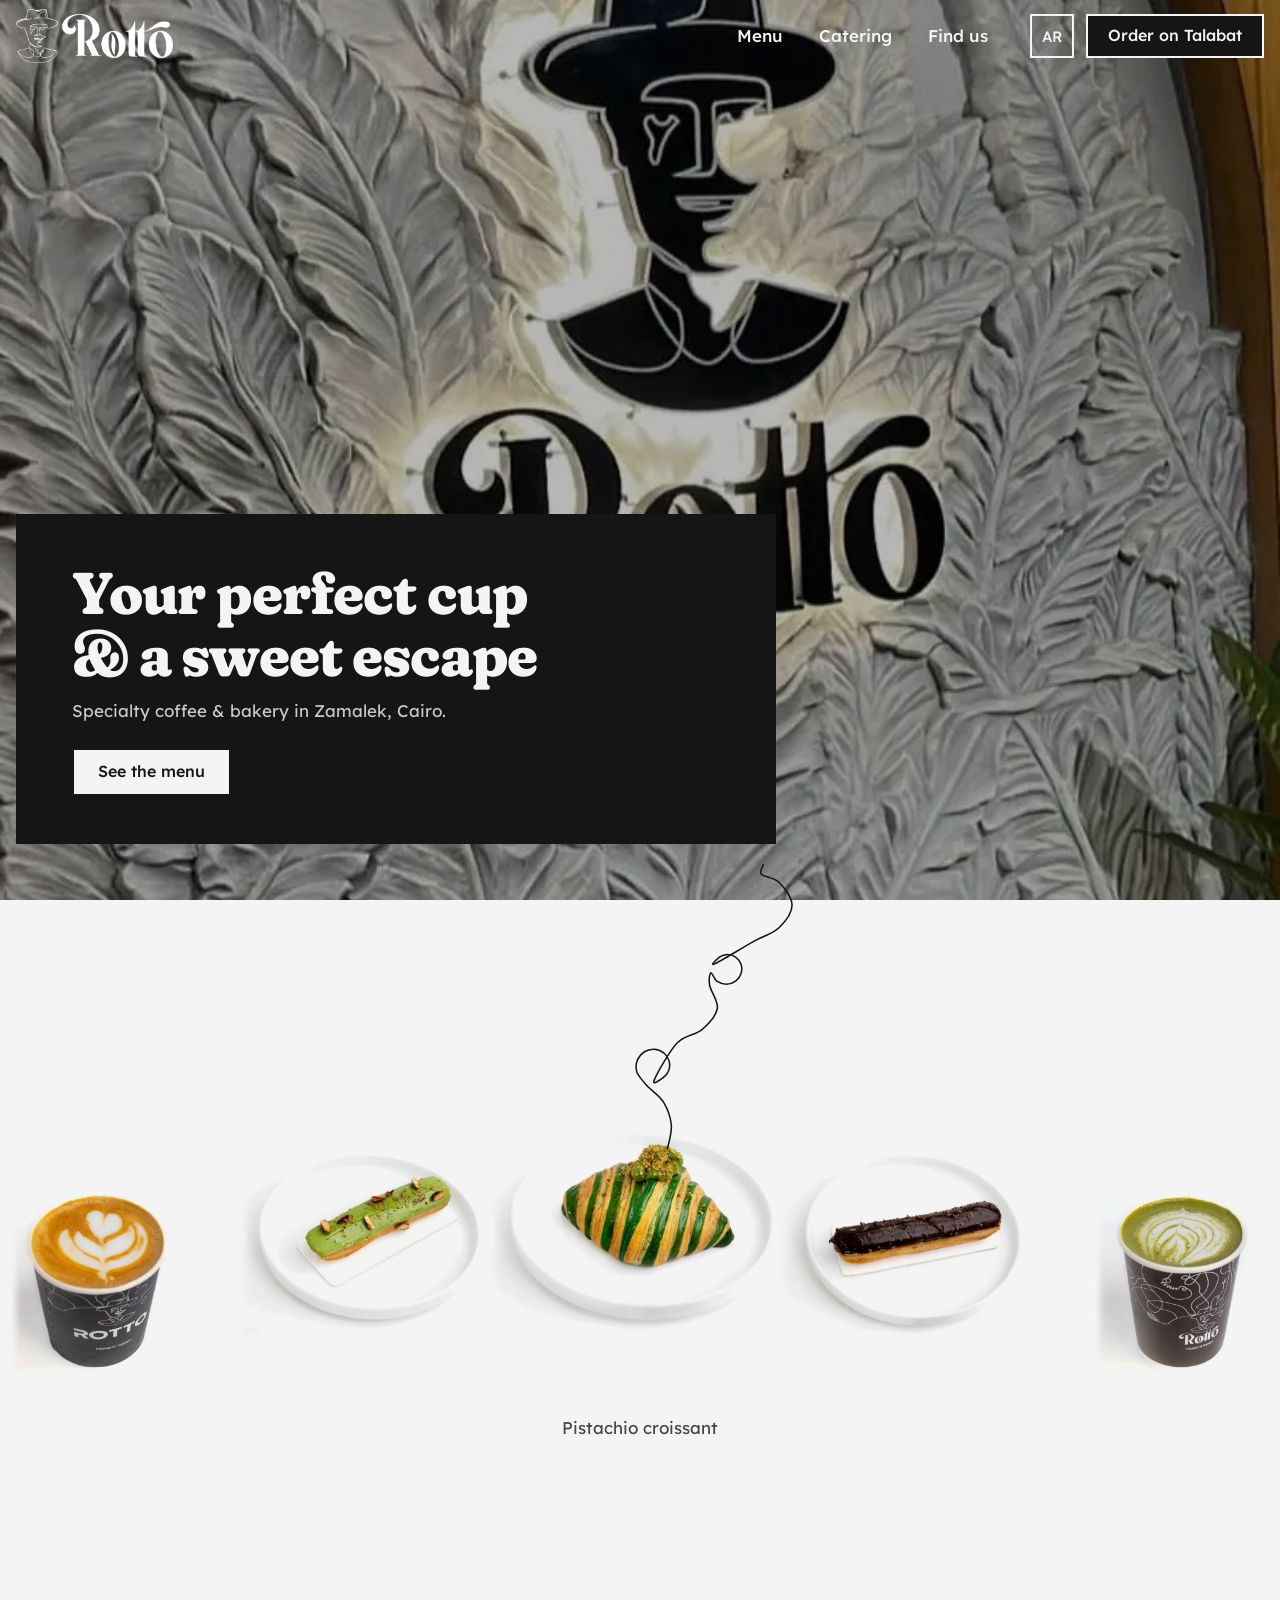
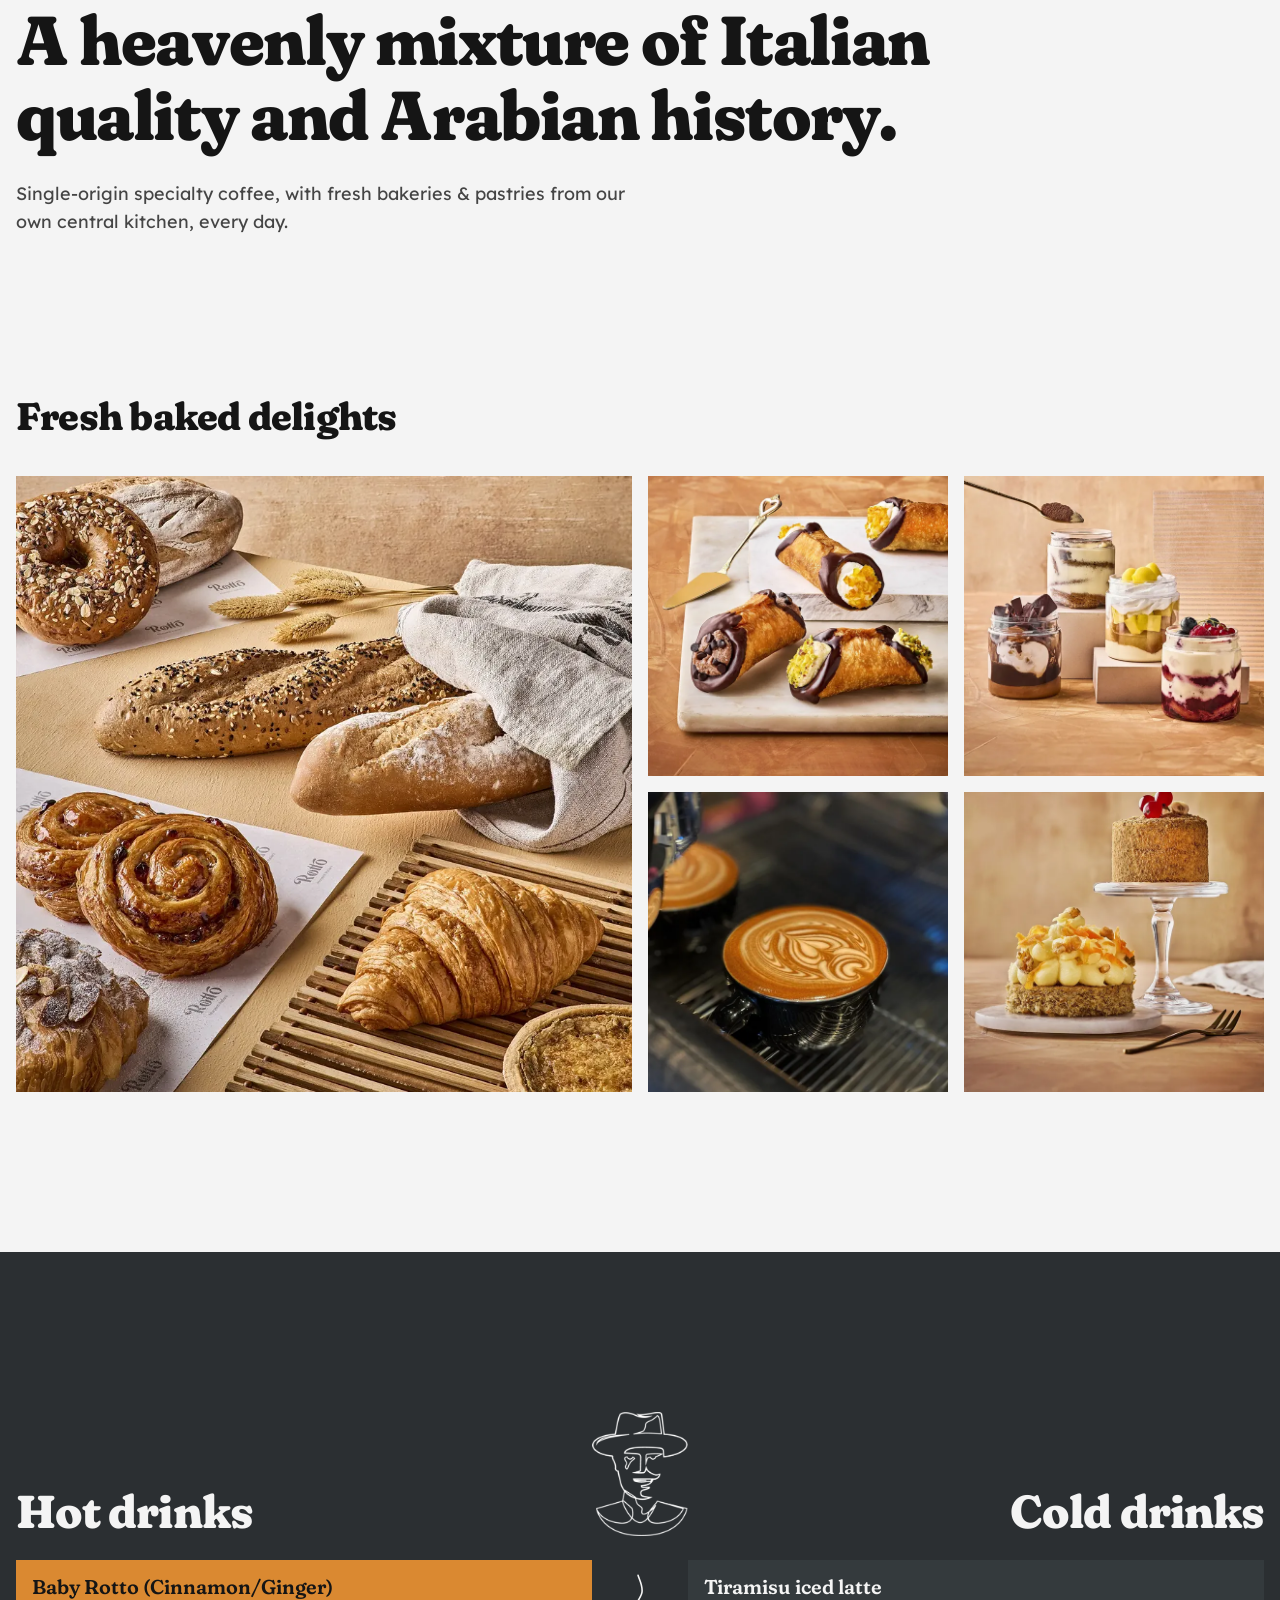
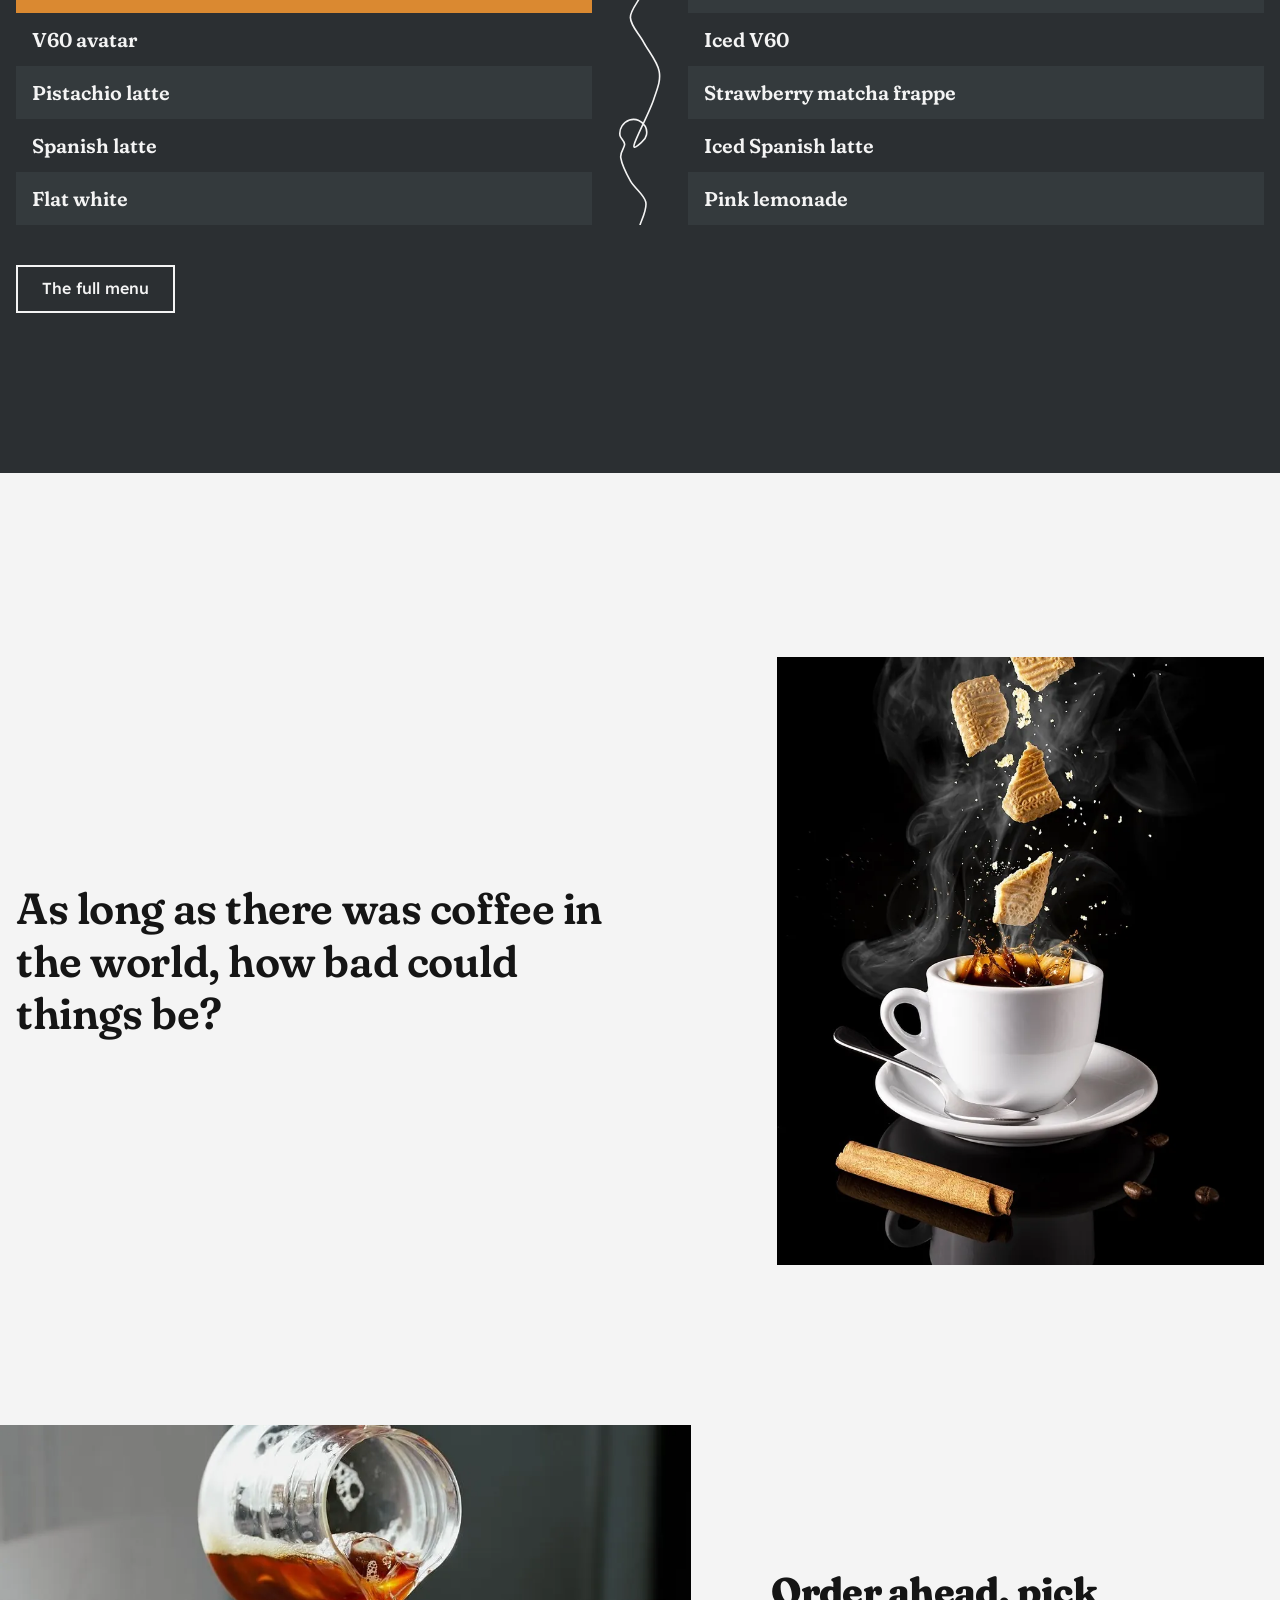
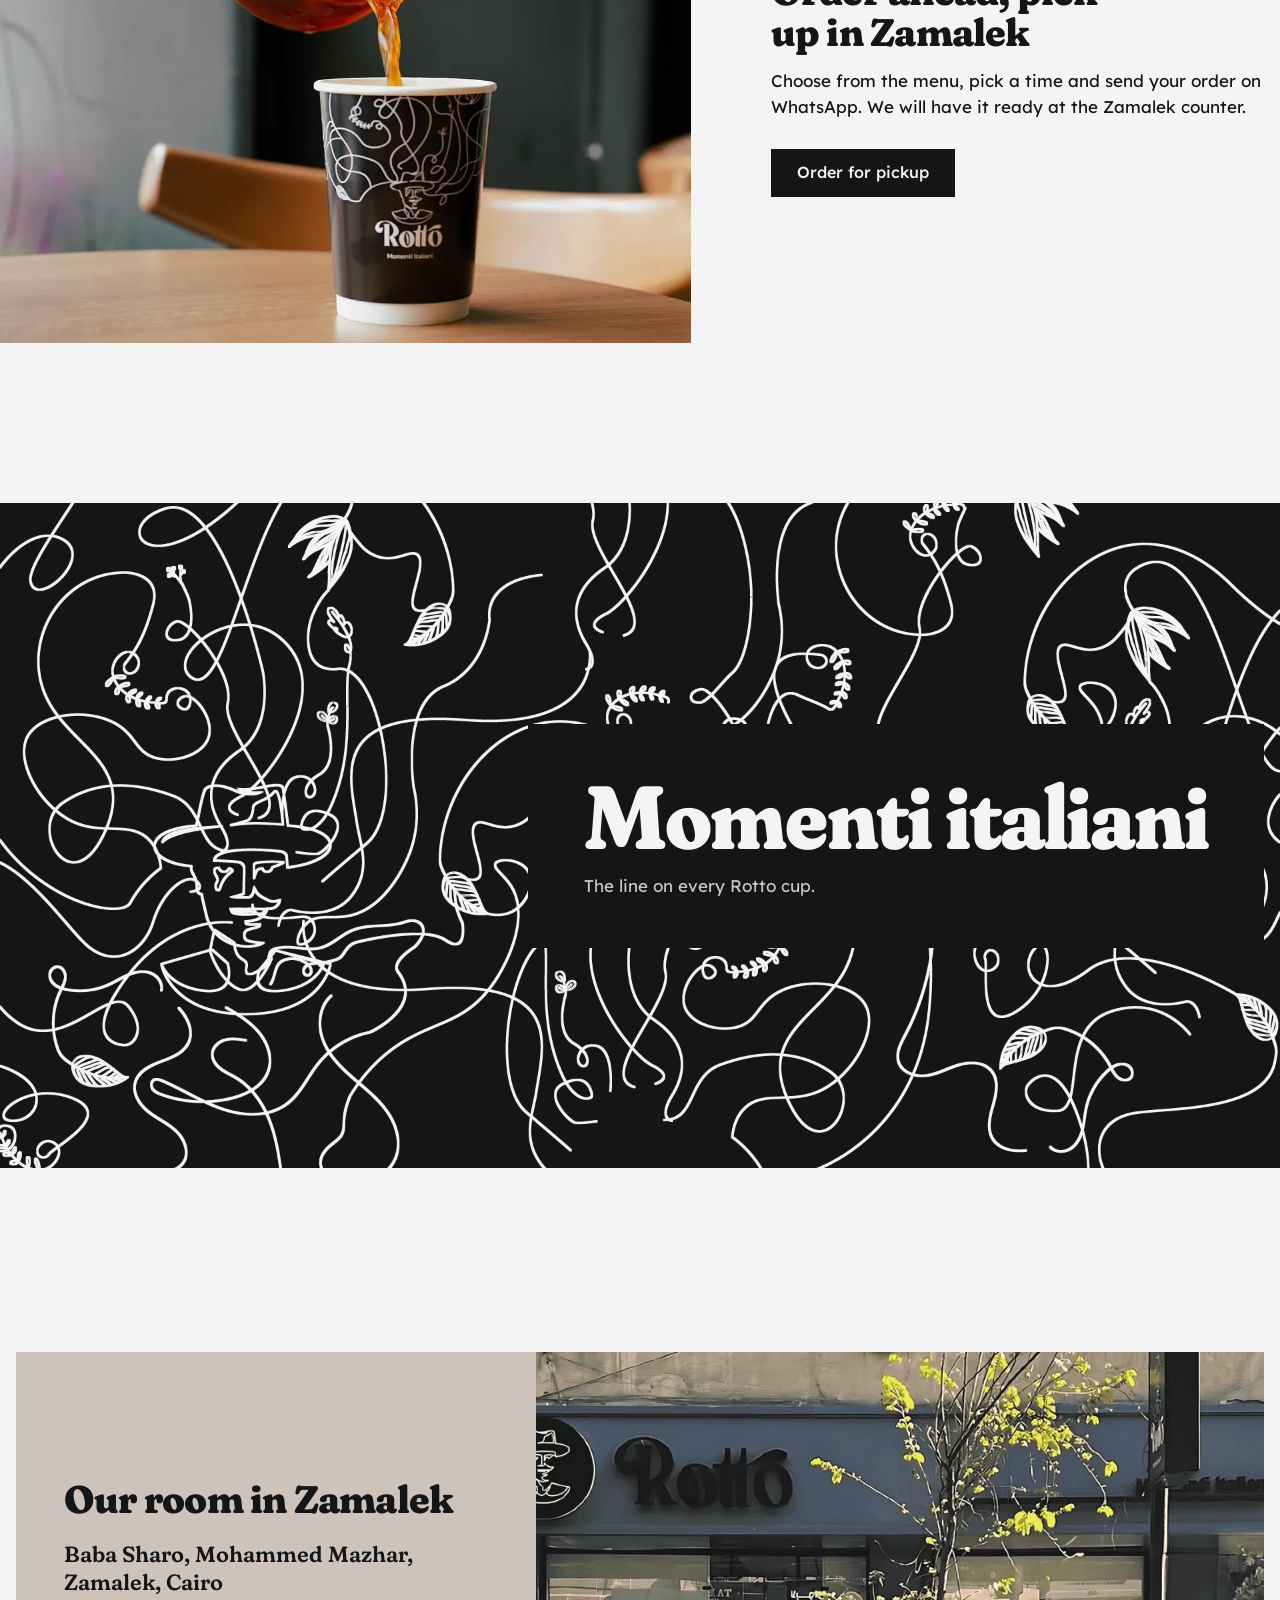
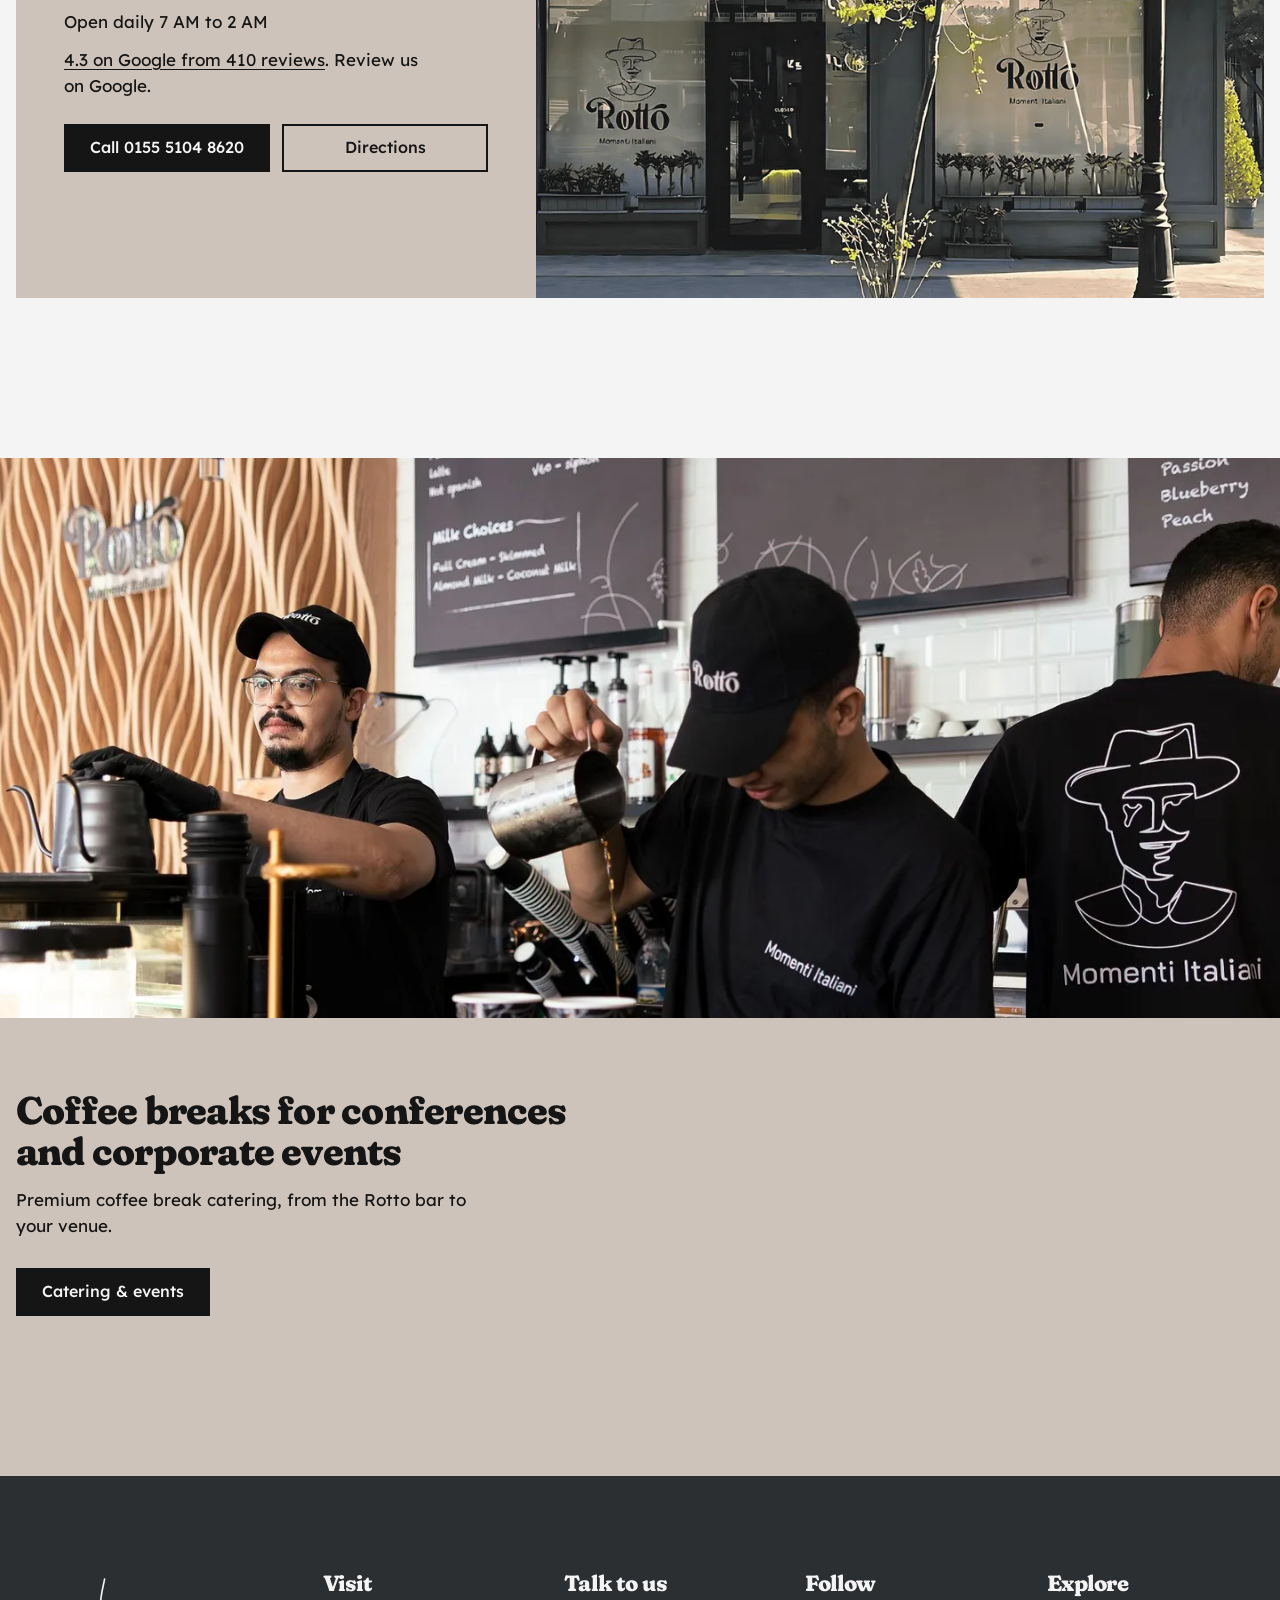
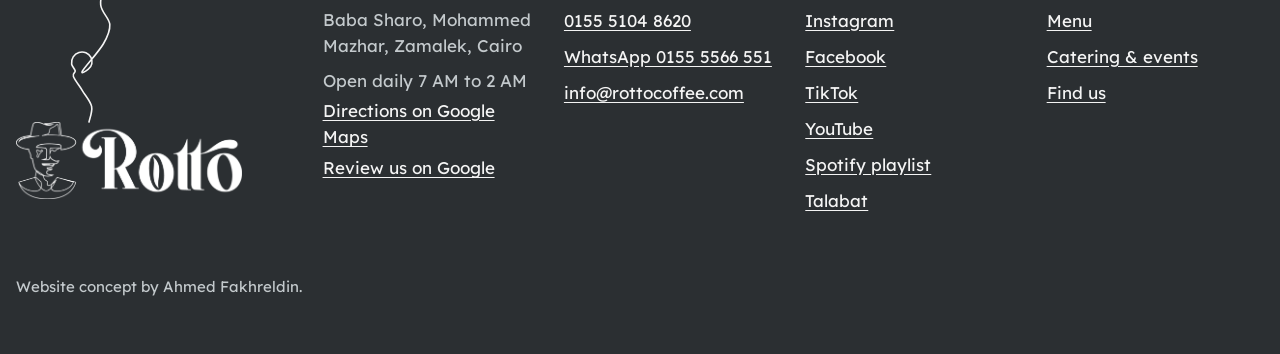
==== commit c471ffdc: "Quieter add controls on the menu" ====
--- a/index.html
+++ b/index.html
@@ -20,8 +20,8 @@
 <link rel="preload" href="fonts/lexend-45b4c6.woff2" as="font" type="font/woff2" crossorigin>
 <style>html.fl body{opacity:0}body{transition:opacity .25s ease}</style>
 <script>document.documentElement.classList.add("fl","js");(function(){var d=document.documentElement,n=0,x=function(){d.classList.remove("fl")};setTimeout(x,1200);if(document.fonts&&document.fonts.load){Promise.all([document.fonts.load("600 20px Fraunces"),document.fonts.load("400 16px Lexend"),document.fonts.load("500 16px Lexend")]).then(x,x)}else x()})()</script>
-<link rel="stylesheet" href="fonts.css?v=6">
-<link rel="stylesheet" href="site.css?v=6">
+<link rel="stylesheet" href="fonts.css?v=7">
+<link rel="stylesheet" href="site.css?v=7">
 <script type="application/ld+json">{"@context": "https://schema.org", "@type": "CafeOrCoffeeShop", "name": "Rotto Coffee & Bakery", "url": "https://ahmedfakhr1.github.io/rotto-preview/", "image": "https://ahmedfakhr1.github.io/rotto-preview/img/og.jpg", "telephone": "+201551048620", "email": "info@rottocoffee.com", "servesCuisine": ["Coffee", "Bakery", "Italian"], "menu": "https://ahmedfakhr1.github.io/rotto-preview/menu.html", "address": {"@type": "PostalAddress", "streetAddress": "Baba Sharo, Mohammed Mazhar", "addressLocality": "Zamalek", "addressRegion": "Cairo", "addressCountry": "EG"}, "hasMap": "https://maps.app.goo.gl/kfcP5bKoNNBrT7dv6", "openingHoursSpecification": {"@type": "OpeningHoursSpecification", "dayOfWeek": ["Monday", "Tuesday", "Wednesday", "Thursday", "Friday", "Saturday", "Sunday"], "opens": "07:00", "closes": "02:00"}, "sameAs": ["https://www.instagram.com/rottocoffee.eg", "https://www.facebook.com/Rotto.Coffe", "https://www.tiktok.com/@rotto.coffee", "https://www.youtube.com/@RottoCoffeeBakery"]}</script>
 </head>
 <body class="pg-home">
@@ -136,6 +136,6 @@
 <p class="credit">Website concept by Ahmed Fakhreldin.</p>
 </footer>
 <nav class="bar" id="bar" aria-label="Quick actions"><a href="tel:+201551048620">Call</a><a href="menu.html">Menu</a><a href="https://maps.app.goo.gl/kfcP5bKoNNBrT7dv6" target="_blank" rel="noopener">Directions</a></nav>
-<script src="site.js?v=6"></script>
+<script src="site.js?v=7"></script>
 </body>
 </html>
--- a/site.css
+++ b/site.css
@@ -377,3 +377,21 @@
 .quote img{width:100%;height:auto;aspect-ratio:4/5;object-fit:cover}
 @media(min-width:900px){.quote{grid-template-columns:minmax(0,7fr) minmax(0,5fr);gap:80px}}
 @media(min-width:900px){.hdr--over:not(.solid) .lw{height:54px}.ahero-box{max-width:760px}}
+
+/* v7: quiet round controls */
+.ic{position:relative;width:44px;height:44px;min-width:44px;padding:0;border:0;background:none;color:var(--ink);font:400 20px/1 var(--f2);cursor:pointer;display:inline-flex;align-items:center;justify-content:center;transition:transform .12s}
+.ic::before{content:"";position:absolute;inset:8px;border:1.5px solid currentColor;border-radius:50%;transition:background-color .15s}
+.ic span{position:relative}
+.ic:active{transform:scale(.94)}
+@media(hover:hover) and (pointer:fine){.ic:hover::before{background:var(--ink)}.ic:hover{color:var(--chalk)}}
+.add.ic{min-height:44px;border:0}
+.step{border:0;background:none;gap:0}
+.step output{min-width:22px;font-size:15px}
+.menu .rows li{padding:2px 4px 2px 14px;min-height:48px}
+.ctl{margin-left:2px}
+.card{grid-template-columns:minmax(0,1fr) auto auto;column-gap:4px}
+.card .ctl{grid-column:auto;margin-top:0;align-self:center}
+.card .add,.card .step{width:auto}
+.card .step{justify-content:flex-start}
+.menu .rows li:nth-child(odd),.menu .rows li:nth-child(4n+1),.menu .rows li:nth-child(4n+2){--tint:#ededed}
+@media(max-width:699px){.card .ctl:has(.step){grid-column:1/-1;justify-self:start;margin-left:-8px}}
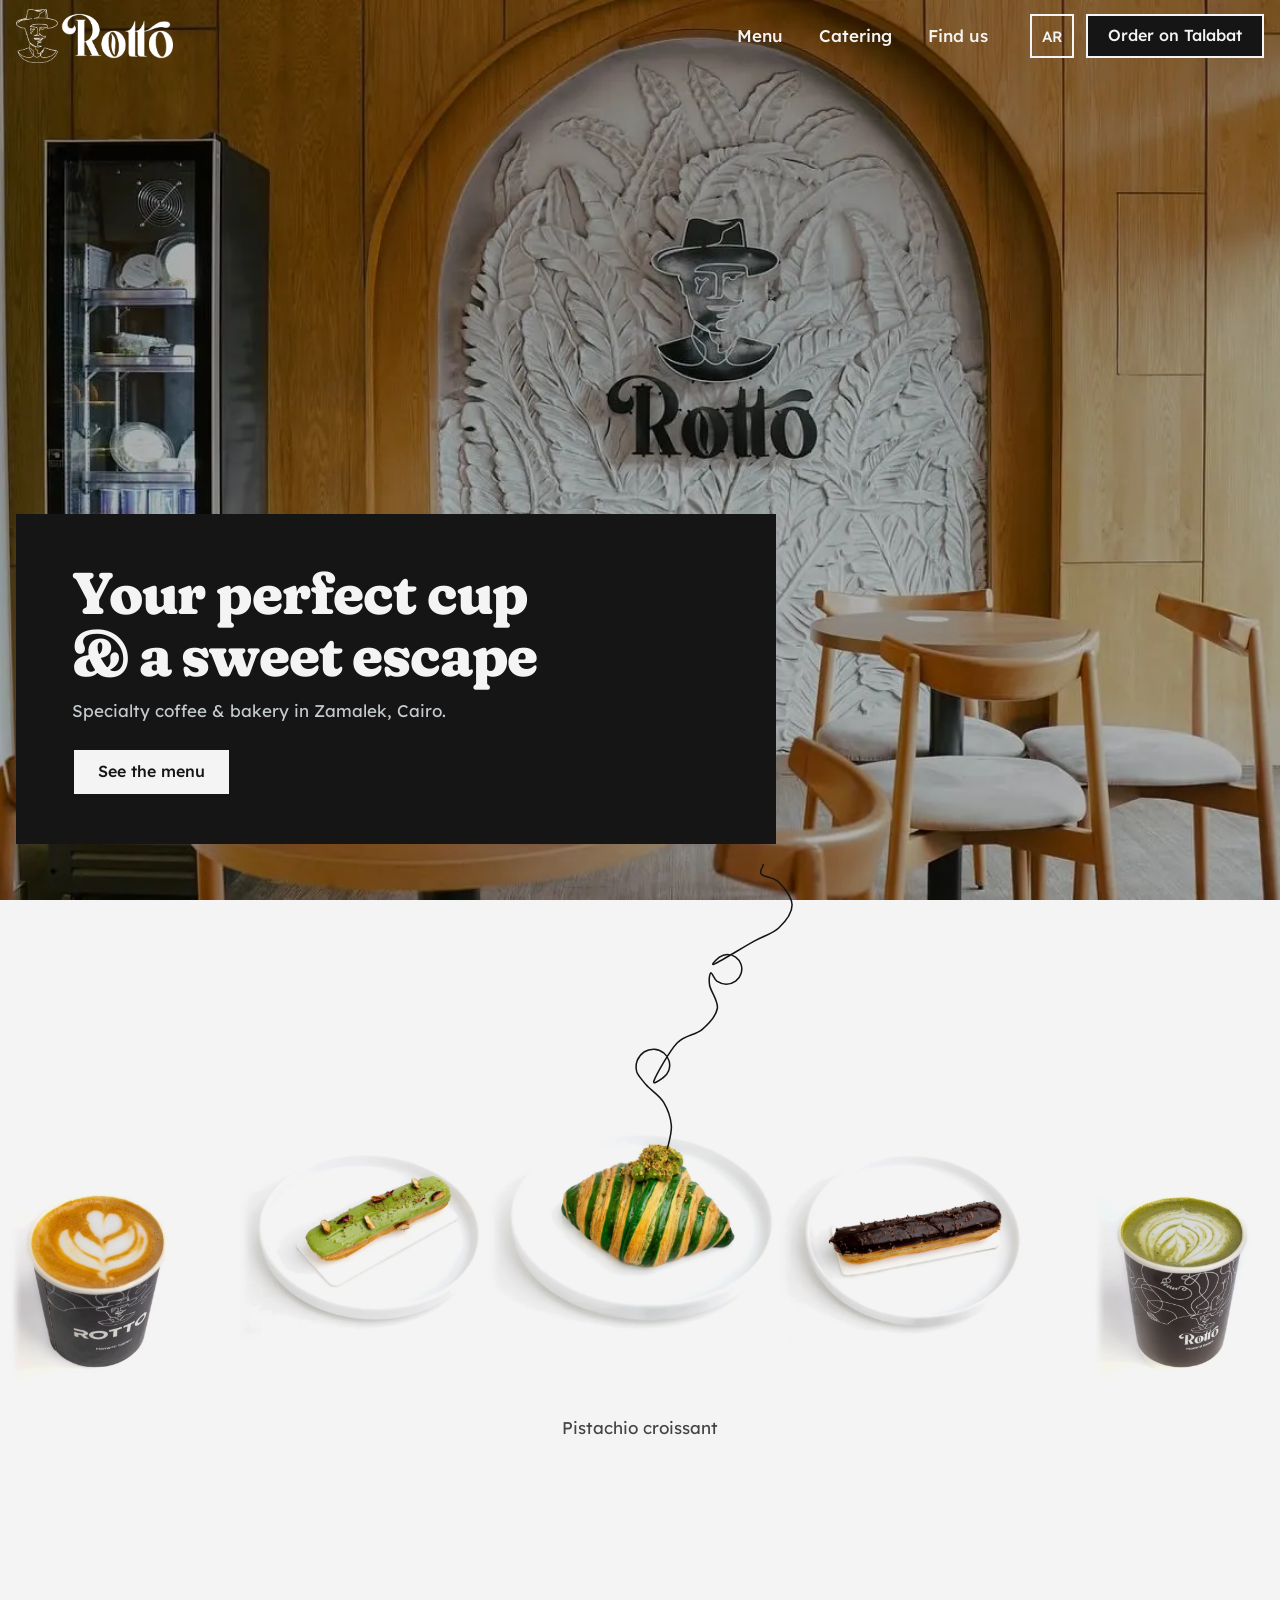
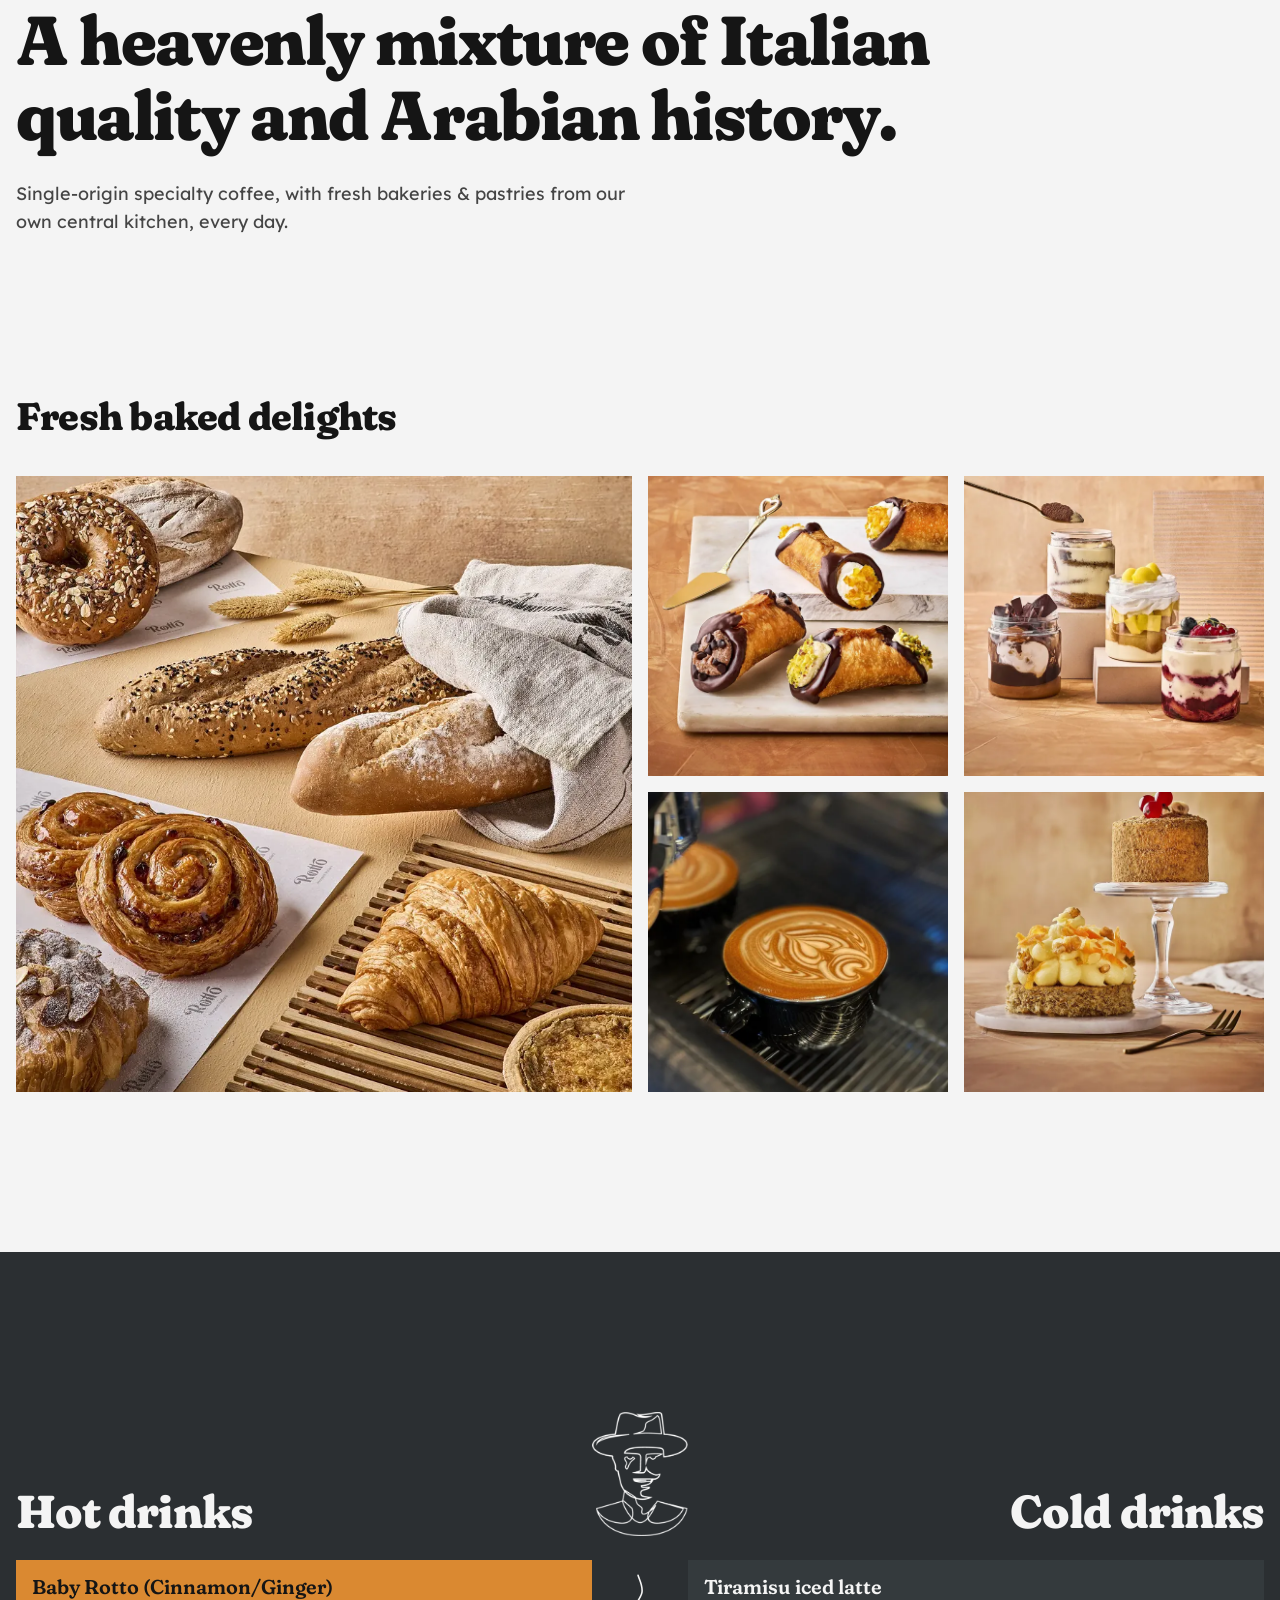
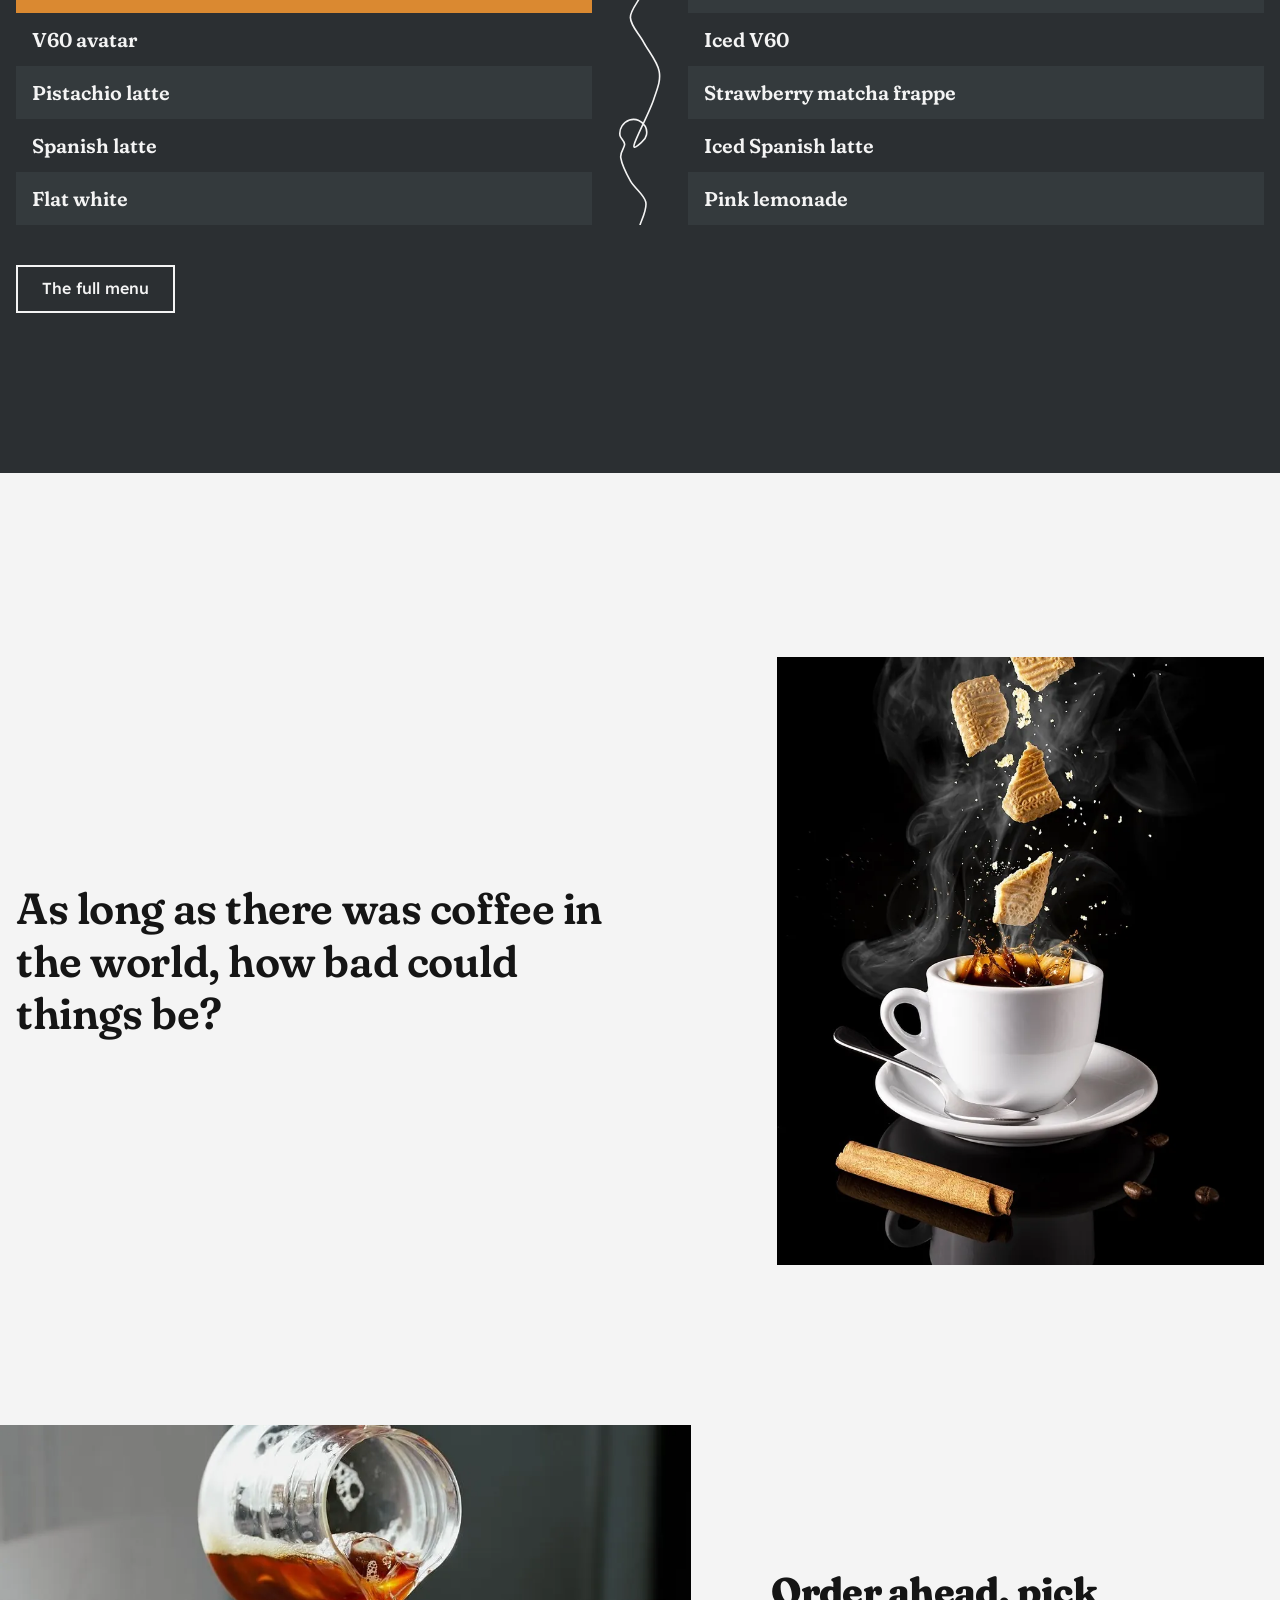
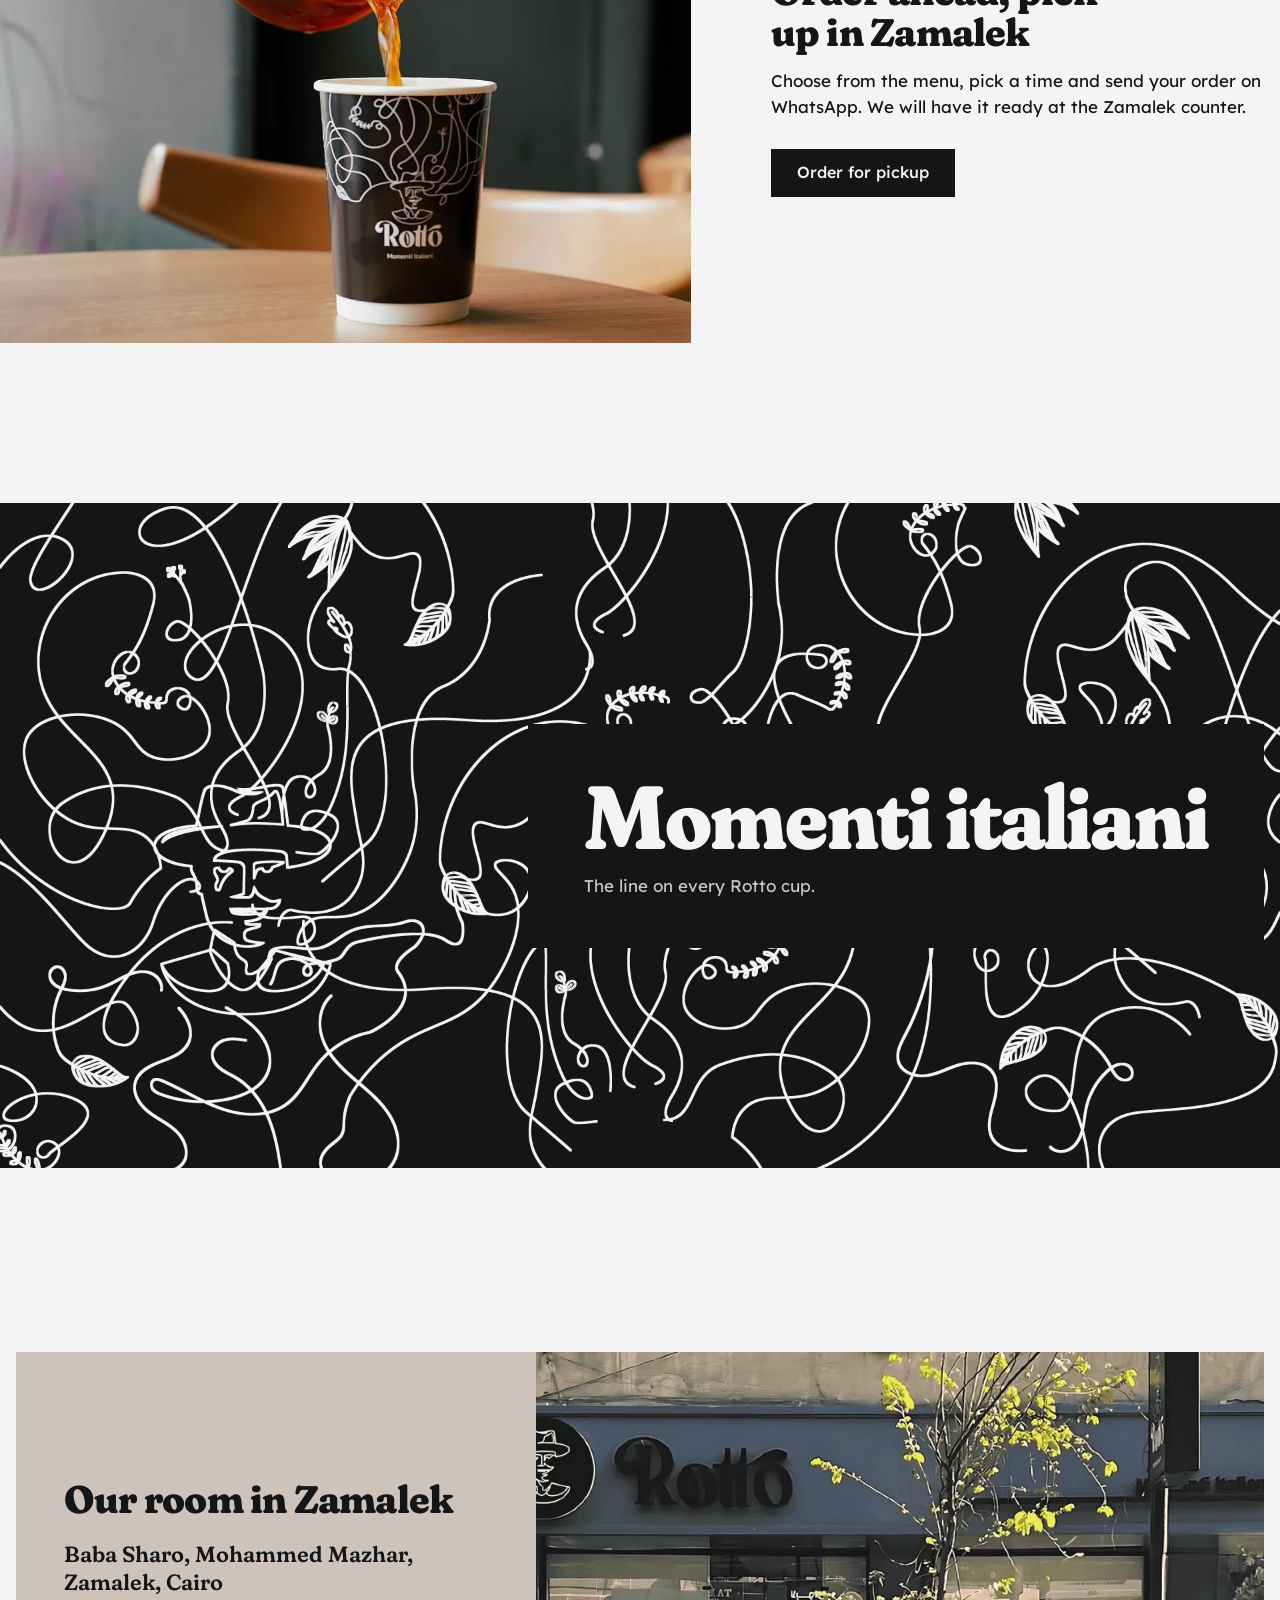
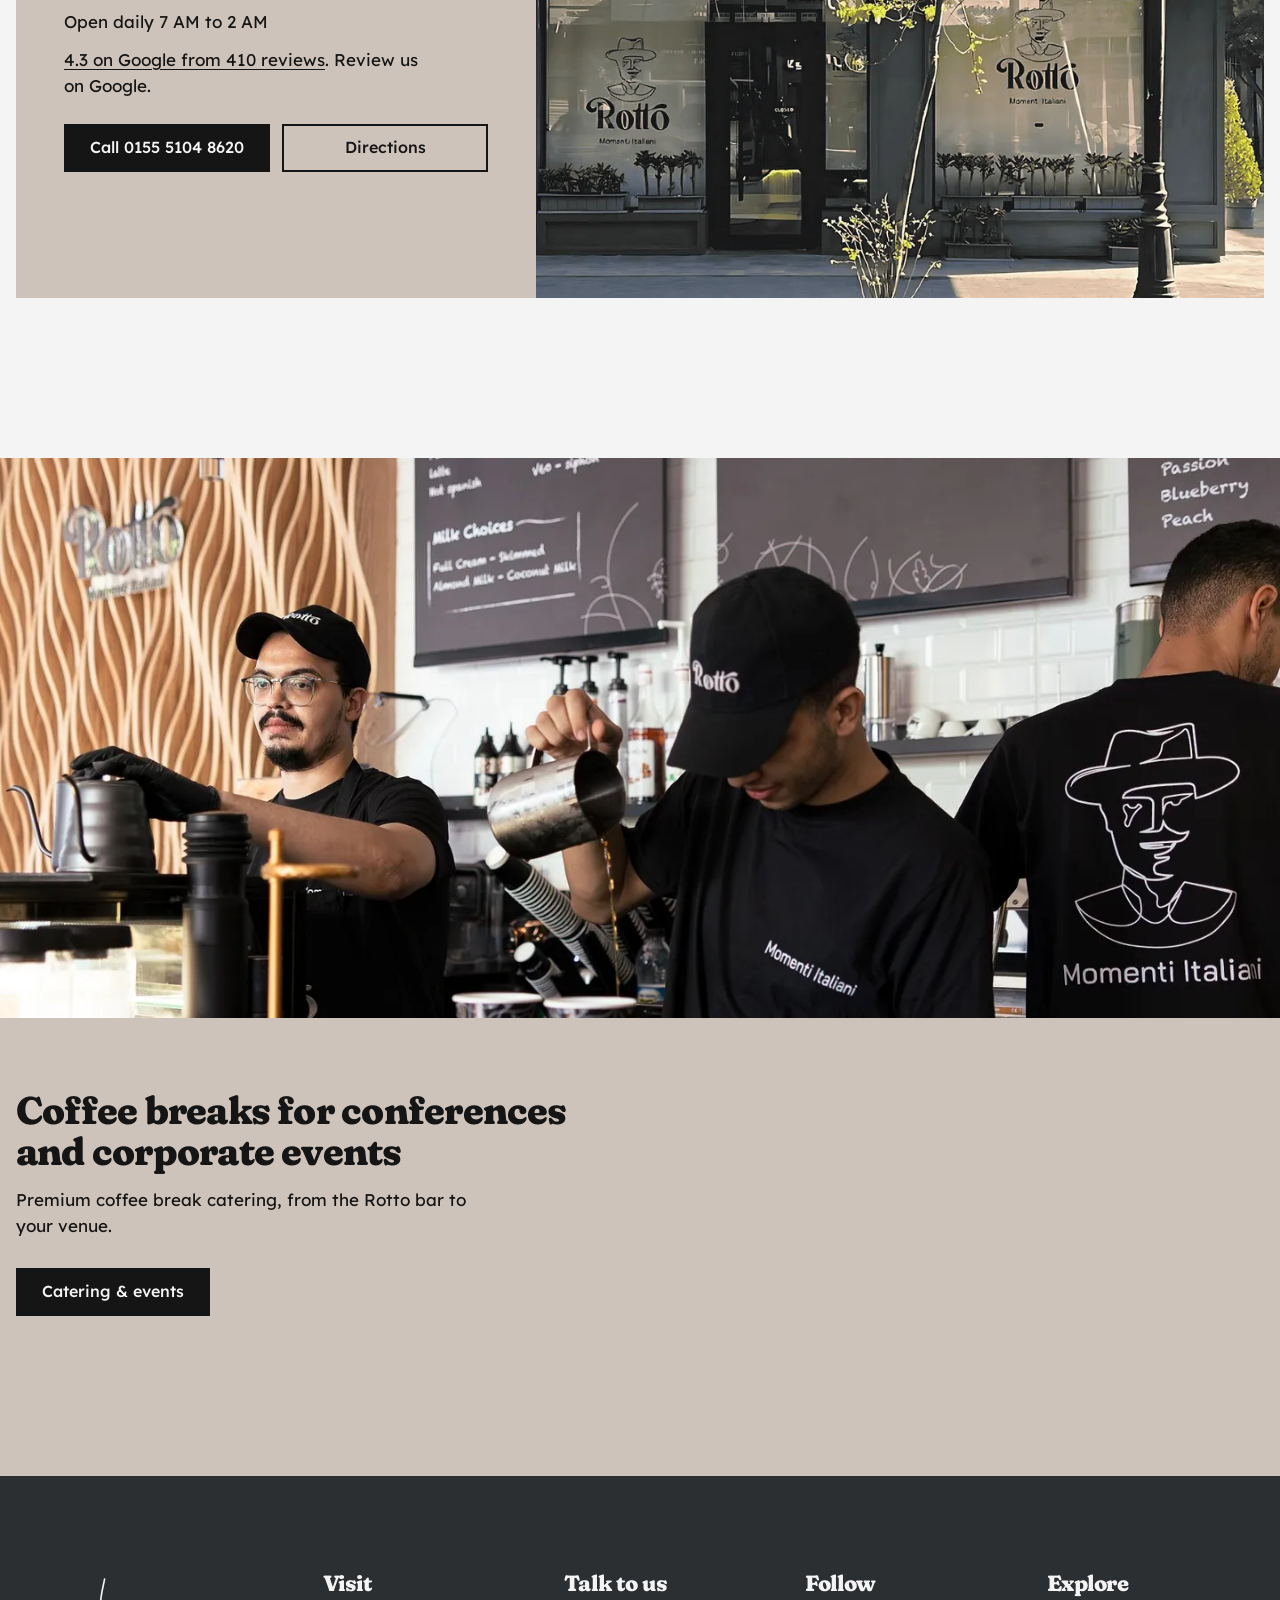
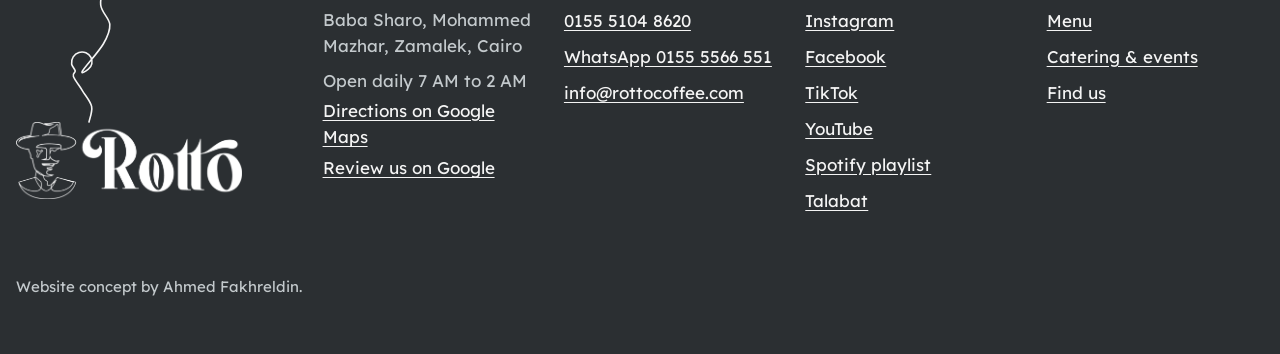
==== commit 75561c41: "Pickup bar label and mobile menu card names" ====
--- a/index.html
+++ b/index.html
@@ -20,8 +20,8 @@
 <link rel="preload" href="fonts/lexend-45b4c6.woff2" as="font" type="font/woff2" crossorigin>
 <style>html.fl body{opacity:0}body{transition:opacity .25s ease}</style>
 <script>document.documentElement.classList.add("fl","js");(function(){var d=document.documentElement,n=0,x=function(){d.classList.remove("fl")};setTimeout(x,1200);if(document.fonts&&document.fonts.load){Promise.all([document.fonts.load("600 20px Fraunces"),document.fonts.load("400 16px Lexend"),document.fonts.load("500 16px Lexend")]).then(x,x)}else x()})()</script>
-<link rel="stylesheet" href="fonts.css?v=7">
-<link rel="stylesheet" href="site.css?v=7">
+<link rel="stylesheet" href="fonts.css?v=8">
+<link rel="stylesheet" href="site.css?v=8">
 <script type="application/ld+json">{"@context": "https://schema.org", "@type": "CafeOrCoffeeShop", "name": "Rotto Coffee & Bakery", "url": "https://ahmedfakhr1.github.io/rotto-preview/", "image": "https://ahmedfakhr1.github.io/rotto-preview/img/og.jpg", "telephone": "+201551048620", "email": "info@rottocoffee.com", "servesCuisine": ["Coffee", "Bakery", "Italian"], "menu": "https://ahmedfakhr1.github.io/rotto-preview/menu.html", "address": {"@type": "PostalAddress", "streetAddress": "Baba Sharo, Mohammed Mazhar", "addressLocality": "Zamalek", "addressRegion": "Cairo", "addressCountry": "EG"}, "hasMap": "https://maps.app.goo.gl/kfcP5bKoNNBrT7dv6", "openingHoursSpecification": {"@type": "OpeningHoursSpecification", "dayOfWeek": ["Monday", "Tuesday", "Wednesday", "Thursday", "Friday", "Saturday", "Sunday"], "opens": "07:00", "closes": "02:00"}, "sameAs": ["https://www.instagram.com/rottocoffee.eg", "https://www.facebook.com/Rotto.Coffe", "https://www.tiktok.com/@rotto.coffee", "https://www.youtube.com/@RottoCoffeeBakery"]}</script>
 </head>
 <body class="pg-home">
@@ -136,6 +136,6 @@
 <p class="credit">Website concept by Ahmed Fakhreldin.</p>
 </footer>
 <nav class="bar" id="bar" aria-label="Quick actions"><a href="tel:+201551048620">Call</a><a href="menu.html">Menu</a><a href="https://maps.app.goo.gl/kfcP5bKoNNBrT7dv6" target="_blank" rel="noopener">Directions</a></nav>
-<script src="site.js?v=7"></script>
+<script src="site.js?v=8"></script>
 </body>
 </html>
--- a/site.css
+++ b/site.css
@@ -395,3 +395,9 @@
 .card .step{justify-content:flex-start}
 .menu .rows li:nth-child(odd),.menu .rows li:nth-child(4n+1),.menu .rows li:nth-child(4n+2){--tint:#ededed}
 @media(max-width:699px){.card .ctl:has(.step){grid-column:1/-1;justify-self:start;margin-left:-8px}}
+
+.bar a,.bar button{white-space:nowrap}
+.bar .cnt{display:inline-flex;align-items:center;justify-content:center;min-width:22px;height:22px;margin-left:8px;padding:0 6px;border-radius:11px;background:var(--ink);color:var(--chalk);font-size:13px;font-weight:600}
+.bar .cnt[data-n="0"]{display:none}
+
+@media(max-width:699px){.card{grid-template-columns:minmax(0,1fr) auto}.card .n{grid-column:1/-1}.card .ctl:has(.step){grid-column:1/-1}}
